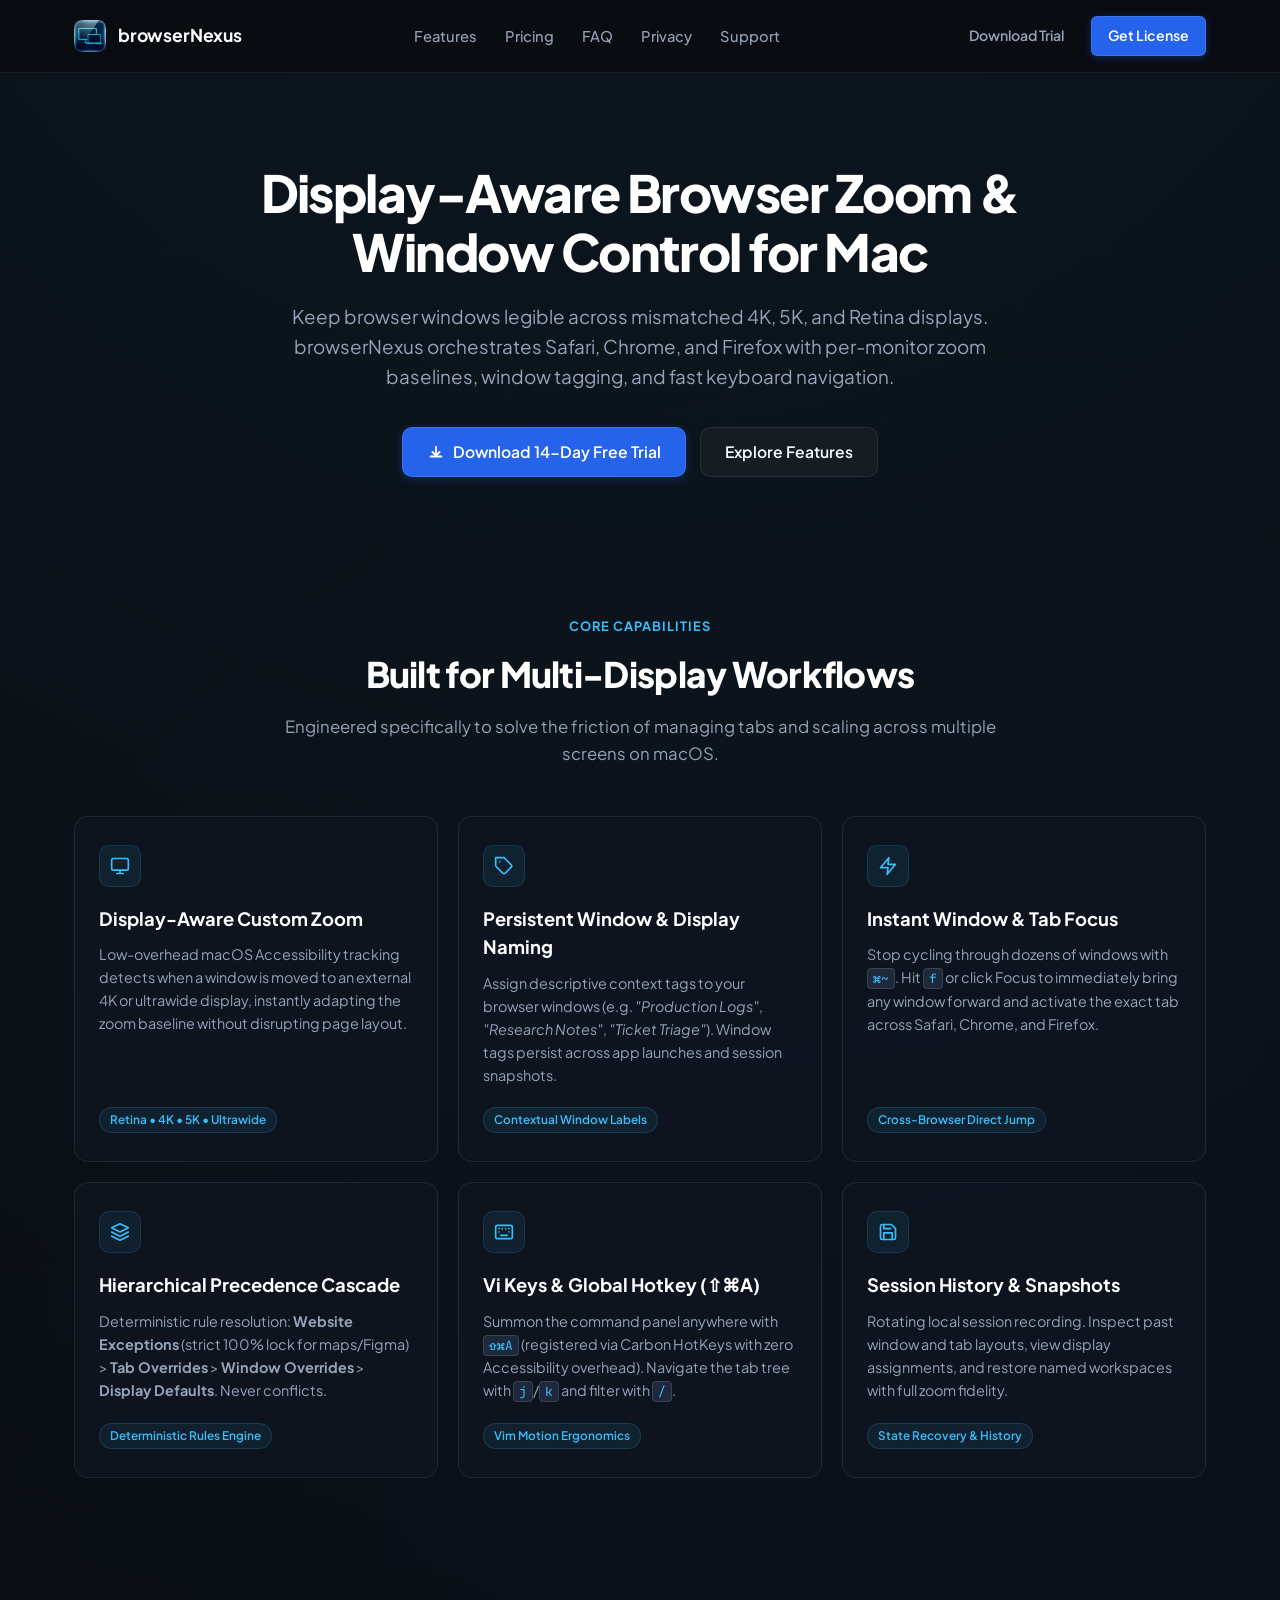
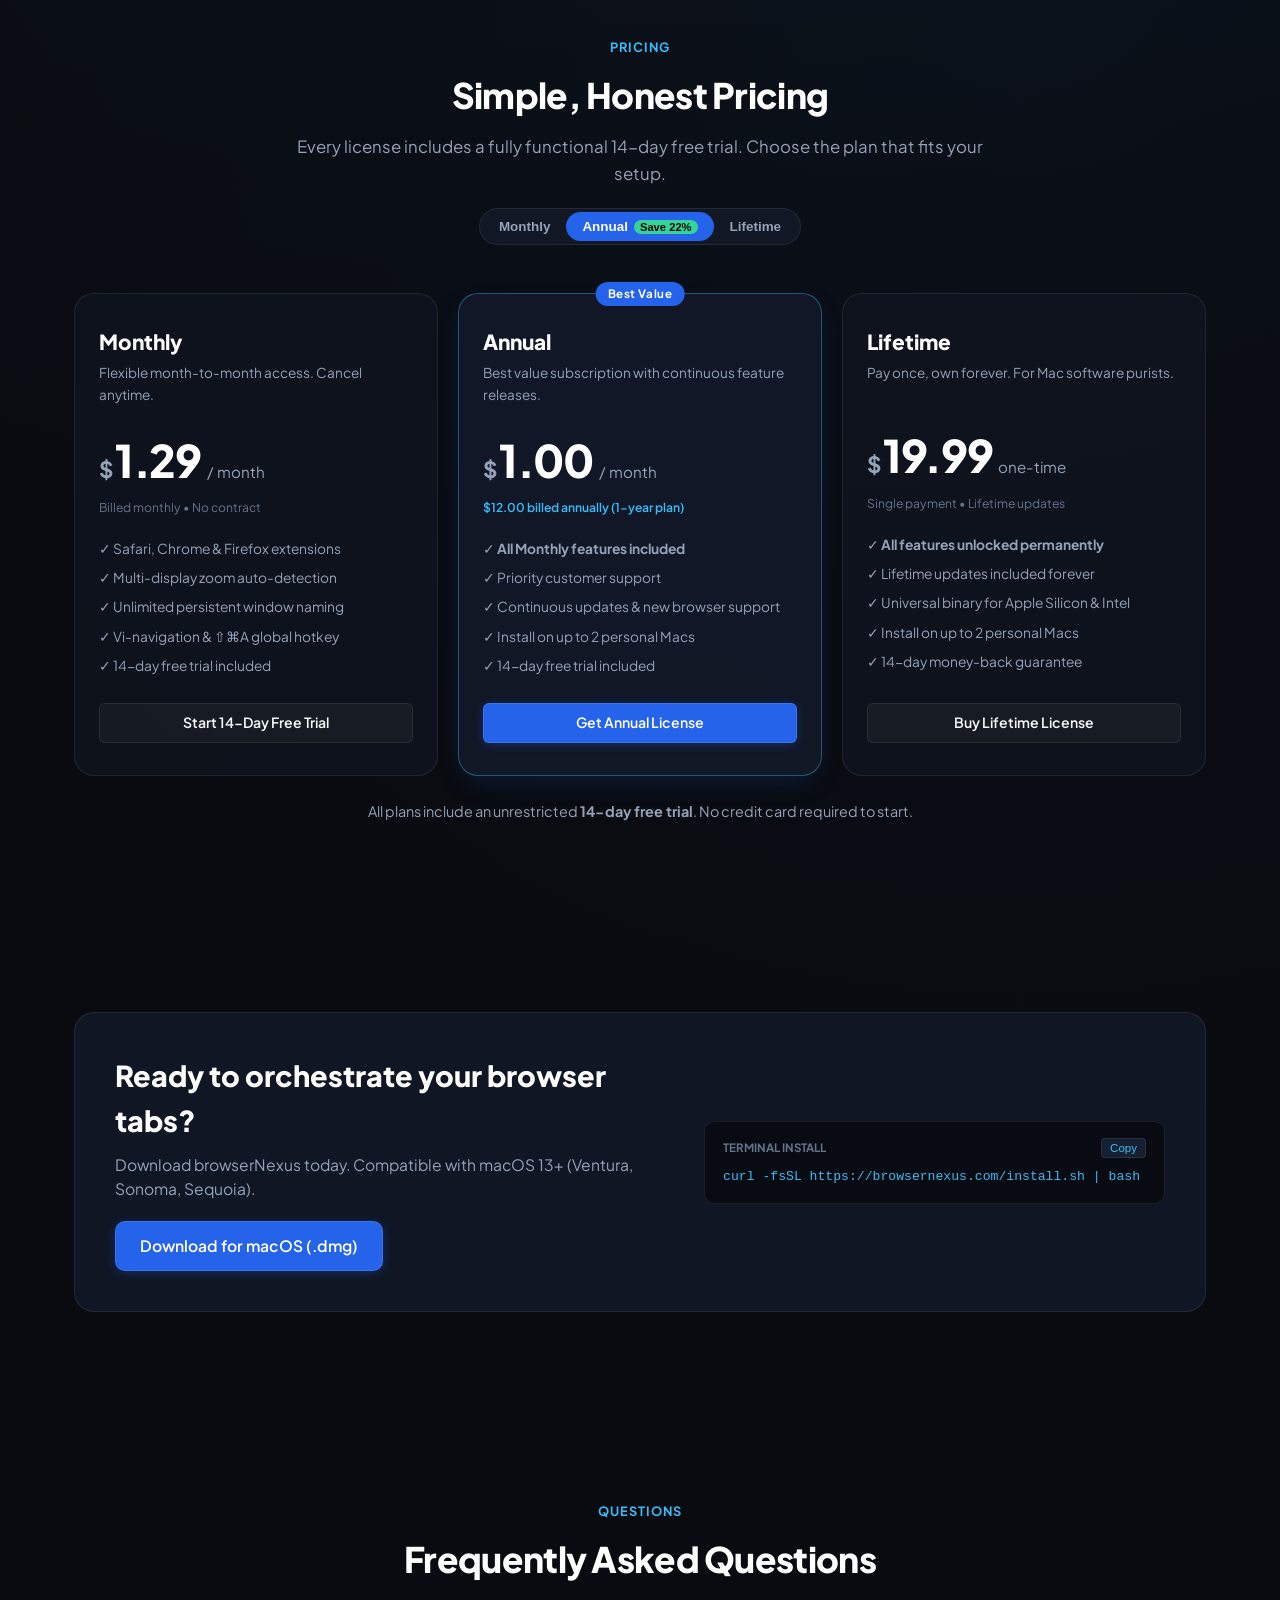
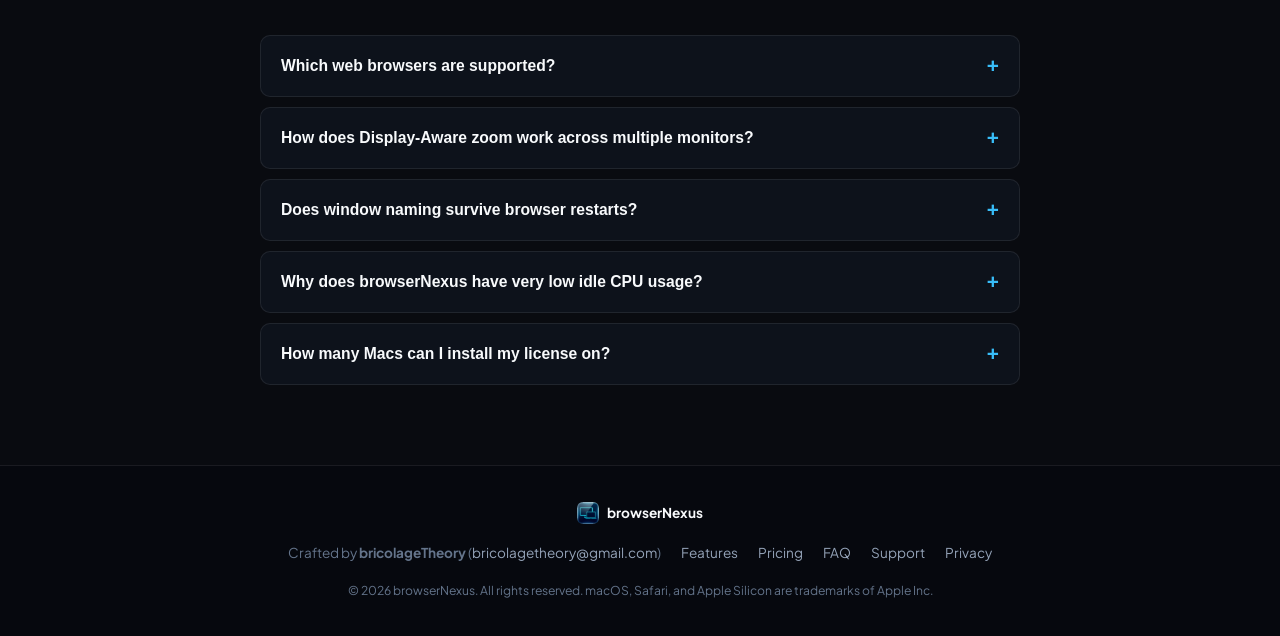
==== index.html @ 66cf49ba "feat(website): add official AppIcon logo, update navigation and copy - Add official AppIcon web asse" ====
<!DOCTYPE html>
<html lang="en" class="dark">
<head>
  <meta charset="UTF-8">
  <meta name="viewport" content="width=device-width, initial-scale=1.0">
  
  <!-- Google tag (gtag.js) - Google Analytics 4 -->
  <script async src="https://www.googletagmanager.com/gtag/js?id=G-QMTCY5X8CX"></script>
  <script>
    window.dataLayer = window.dataLayer || [];
    function gtag(){dataLayer.push(arguments);}
    gtag('js', new Date());

    gtag('config', 'G-QMTCY5X8CX');
  </script>
  
  <!-- Primary SEO Meta Tags -->
  <title>browserNexus — Native macOS Browser Tab Zoom, Multi-Display Scaling & Window Manager</title>
  <meta name="title" content="browserNexus — Native macOS Browser Tab Zoom, Multi-Display Scaling & Window Manager">
  <meta name="description" content="Native macOS utility for Safari, Chrome & Firefox. Set custom zoom baselines per display, tag browser windows, jump to tabs instantly, and navigate with Vi hotkeys.">
  <meta name="keywords" content="macOS browser zoom, external monitor zoom chrome mac, multi display browser scaling, name browser windows macos, safari tab zoom lock, vim browser tab switcher, mac power user utility, native swift window manager, browser window organizer mac, browserNexus">
  <meta name="author" content="bricolageTheory">
  <meta name="robots" content="index, follow, max-image-preview:large, max-snippet:-1, max-video-preview:-1">
  <meta name="theme-color" content="#090B10">
  <link rel="canonical" href="https://browsernexus.com/">

  <!-- Open Graph / Facebook -->
  <meta property="og:type" content="website">
  <meta property="og:url" content="https://browsernexus.com/">
  <meta property="og:site_name" content="browserNexus">
  <meta property="og:title" content="browserNexus — Native macOS Browser Tab Zoom, Multi-Display Scaling & Window Manager">
  <meta property="og:description" content="Centralized browser tab zoom control, persistent window naming, instant tab focus, and multi-display scaling for Safari, Chrome, and Firefox on macOS.">
  <meta property="og:locale" content="en_US">
  <meta property="og:image" content="https://browsernexus.com/og-preview.png">
  <meta property="og:image:width" content="1200">
  <meta property="og:image:height" content="630">
  <meta property="og:image:alt" content="browserNexus macOS Window and Tab Zoom Command Center Interface">

  <!-- Twitter / X Cards -->
  <meta name="twitter:card" content="summary_large_image">
  <meta name="twitter:url" content="https://browsernexus.com/">
  <meta name="twitter:title" content="browserNexus — Native macOS Browser Tab Zoom & Window Orchestration">
  <meta name="twitter:description" content="Set custom zoom per 4K/Retina display, name browser windows, and switch tabs with Vim shortcuts on macOS.">
  <meta name="twitter:image" content="https://browsernexus.com/og-preview.png">

  <!-- Typography & Styles -->
  <link rel="preconnect" href="https://fonts.googleapis.com">
  <link rel="preconnect" href="https://fonts.gstatic.com" crossorigin>
  <link href="https://fonts.googleapis.com/css2?family=JetBrains+Mono:wght@400;500;600;700&family=Plus+Jakarta+Sans:wght@400;500;600;700;800&display=swap" rel="stylesheet">
  <link rel="stylesheet" href="styles.css">
  <link rel="icon" type="image/png" sizes="32x32" href="/assets/favicon-32.png">
  <link rel="icon" type="image/png" sizes="16x16" href="/favicon.png">
  <link rel="shortcut icon" href="/favicon.ico">
  <link rel="apple-touch-icon" sizes="180x180" href="/apple-touch-icon.png">

  <!-- Schema.org Structured Data: SoftwareApplication -->
  <script type="application/ld+json">
  {
    "@context": "https://schema.org",
    "@type": "SoftwareApplication",
    "name": "browserNexus",
    "operatingSystem": "macOS 13.0 or later (Ventura, Sonoma, Sequoia)",
    "applicationCategory": "UtilitiesApplication",
    "description": "Centralized browser tab zoom control, multi-display scaling, persistent window naming, and instant tab focus across Safari, Chrome, and Firefox on macOS.",
    "url": "https://browsernexus.com",
    "offers": [
      {
        "@type": "Offer",
        "name": "Annual Subscription",
        "price": "12.00",
        "priceCurrency": "USD",
        "billingDuration": "P1Y",
        "description": "$1.00/month billed annually"
      },
      {
        "@type": "Offer",
        "name": "Monthly Subscription",
        "price": "1.29",
        "priceCurrency": "USD",
        "billingDuration": "P1M",
        "description": "$1.29/month billed monthly, cancel anytime"
      },
      {
        "@type": "Offer",
        "name": "Lifetime License",
        "price": "19.99",
        "priceCurrency": "USD",
        "description": "One-time purchase, lifetime updates"
      }
    ],
    "author": {
      "@type": "Organization",
      "name": "bricolageTheory",
      "url": "https://browsernexus.com"
    },
    "featureList": [
      "Display-Aware Multi-Monitor Zoom Scaling",
      "Persistent Browser Window and Display Naming",
      "Instant Tab and Window Focus Jump Across Safari, Chrome & Firefox",
      "Hierarchical 4-Tier Zoom Precedence Cascade",
      "Vi-Ergonomics & Global Hotkey (Shift+Cmd+A) Navigation",
      "Very Low Idle CPU Event-Driven Native Swift Architecture"
    ]
  }
  </script>

  <!-- Schema.org Structured Data: FAQPage -->
  <script type="application/ld+json">
  {
    "@context": "https://schema.org",
    "@type": "FAQPage",
    "mainEntity": [
      {
        "@type": "Question",
        "name": "Which web browsers are supported by browserNexus?",
        "acceptedAnswer": {
          "@type": "Answer",
          "text": "browserNexus supports Safari (via native App Extension), Google Chrome (Manifest V3), Mozilla Firefox, and Chromium-based browsers including Brave, Microsoft Edge, and Arc."
        }
      },
      {
        "@type": "Question",
        "name": "How does Display-Aware zoom work across multiple monitors on macOS?",
        "acceptedAnswer": {
          "@type": "Answer",
          "text": "browserNexus tracks window positions across displays using native macOS Accessibility (AX) and Quartz APIs. When a browser window moves from your built-in Retina screen to an external 4K monitor, browserNexus automatically applies your configured monitor baseline zoom without disrupting page layout."
        }
      },
      {
        "@type": "Question",
        "name": "Does window naming survive browser restarts?",
        "acceptedAnswer": {
          "@type": "Answer",
          "text": "Yes. Window names are persisted in local atomic settings storage and matched against session metadata. When you restore windows through browserNexus or reopen your session, custom names re-attach automatically."
        }
      },
      {
        "@type": "Question",
        "name": "Why does browserNexus have very low idle CPU usage?",
        "acceptedAnswer": {
          "@type": "Answer",
          "text": "browserNexus uses an event-driven architecture with native stdio messaging and UNIX domain sockets rather than continuous polling loops. When idle, virtually no CPU cycles and only ~14 MB RAM are consumed."
        }
      },
      {
        "@type": "Question",
        "name": "How many Macs can I install my license on?",
        "acceptedAnswer": {
          "@type": "Answer",
          "text": "Each license (Annual, Monthly, or Lifetime) permits installation on up to 2 personal Mac computers for a single user."
        }
      }
    ]
  }
  </script>
</head>
<body>
  <!-- Header -->
  <header class="site-header">
    <div class="nav-container">
      <a href="#" class="brand-logo">
        <img src="/assets/logo-64.png" alt="browserNexus Logo" class="app-icon" width="32" height="32">
        <span class="brand-name">browserNexus</span>
      </a>

      <nav class="nav-links">
        <a href="#features">Features</a>
        <a href="#pricing">Pricing</a>
        <a href="#faq">FAQ</a>
        <a href="/privacy/">Privacy</a>
        <a href="/support/">Support</a>
      </nav>

      <div class="nav-actions">
        <a href="#pricing" class="btn btn-ghost">Download Trial</a>
        <a href="#pricing" class="btn btn-primary">Get License</a>
      </div>
    </div>
  </header>

  <main>
    <!-- Hero Section -->
    <section class="hero-section">
      <div class="hero-container">
        <h1 class="hero-title">
          Display-Aware Browser Zoom & Window Control for Mac
        </h1>

        <p class="hero-subtitle">
          Keep browser windows legible across mismatched 4K, 5K, and Retina displays. browserNexus orchestrates Safari, Chrome, and Firefox with per-monitor zoom baselines, window tagging, and fast keyboard navigation.
        </p>

        <div class="hero-cta-group">
          <a href="#pricing" class="btn btn-primary btn-large">
            <svg class="icon" viewBox="0 0 20 20" fill="currentColor">
              <path fill-rule="evenodd" d="M10 3a1 1 0 011 1v7.586l2.293-2.293a1 1 0 111.414 1.414l-4 4a1 1 0 01-1.414 0l-4-4a1 1 0 111.414-1.414L9 11.586V4a1 1 0 011-1z" clip-rule="evenodd"/>
              <path fill-rule="evenodd" d="M3 15a1 1 0 011-1h12a1 1 0 110 2H4a1 1 0 01-1-1z" clip-rule="evenodd"/>
            </svg>
            Download 14-Day Free Trial
          </a>
          <a href="#features" class="btn btn-secondary btn-large">
            Explore Features
          </a>
        </div>
      </div>
    </section>

    <!-- Core Features Grid -->
    <section id="features" class="features-section">
      <div class="section-container">
        <div class="section-header text-center">
          <div class="section-tag">Core Capabilities</div>
          <h2 class="section-title">Built for Multi-Display Workflows</h2>
          <p class="section-subtitle">
            Engineered specifically to solve the friction of managing tabs and scaling across multiple screens on macOS.
          </p>
        </div>

        <div class="features-grid">
          <!-- Card 1 -->
          <div class="feature-card">
            <div class="feature-icon-box">
              <svg viewBox="0 0 24 24" fill="none" stroke="currentColor" stroke-width="2" stroke-linecap="round" stroke-linejoin="round">
                <rect x="2" y="3" width="20" height="14" rx="2" ry="2"></rect>
                <line x1="8" y1="21" x2="16" y2="21"></line>
                <line x1="12" y1="17" x2="12" y2="21"></line>
              </svg>
            </div>
            <h3 class="feature-card-title">Display-Aware Custom Zoom</h3>
            <p class="feature-card-desc">
              Low-overhead macOS Accessibility tracking detects when a window is moved to an external 4K or ultrawide display, instantly adapting the zoom baseline without disrupting page layout.
            </p>
            <div class="feature-pill">Retina • 4K • 5K • Ultrawide</div>
          </div>

          <!-- Card 2 -->
          <div class="feature-card">
            <div class="feature-icon-box">
              <svg viewBox="0 0 24 24" fill="none" stroke="currentColor" stroke-width="2" stroke-linecap="round" stroke-linejoin="round">
                <path d="M20.59 13.41l-7.17 7.17a2 2 0 0 1-2.83 0L2 12V2h10l8.59 8.59a2 2 0 0 1 0 2.82z"></path>
                <line x1="7" y1="7" x2="7.01" y2="7"></line>
              </svg>
            </div>
            <h3 class="feature-card-title">Persistent Window & Display Naming</h3>
            <p class="feature-card-desc">
              Assign descriptive context tags to your browser windows (e.g. <em>"Production Logs"</em>, <em>"Research Notes"</em>, <em>"Ticket Triage"</em>). Window tags persist across app launches and session snapshots.
            </p>
            <div class="feature-pill">Contextual Window Labels</div>
          </div>

          <!-- Card 3 -->
          <div class="feature-card">
            <div class="feature-icon-box">
              <svg viewBox="0 0 24 24" fill="none" stroke="currentColor" stroke-width="2" stroke-linecap="round" stroke-linejoin="round">
                <polygon points="13 2 3 14 12 14 11 22 21 10 12 10 13 2"></polygon>
              </svg>
            </div>
            <h3 class="feature-card-title">Instant Window & Tab Focus</h3>
            <p class="feature-card-desc">
              Stop cycling through dozens of windows with <kbd>⌘~</kbd>. Hit <kbd>f</kbd> or click Focus to immediately bring any window forward and activate the exact tab across Safari, Chrome, and Firefox.
            </p>
            <div class="feature-pill">Cross-Browser Direct Jump</div>
          </div>

          <!-- Card 4 -->
          <div class="feature-card">
            <div class="feature-icon-box">
              <svg viewBox="0 0 24 24" fill="none" stroke="currentColor" stroke-width="2" stroke-linecap="round" stroke-linejoin="round">
                <polygon points="12 2 2 7 12 12 22 7 12 2"></polygon>
                <polyline points="2 17 12 22 22 17"></polyline>
                <polyline points="2 12 12 17 22 12"></polyline>
              </svg>
            </div>
            <h3 class="feature-card-title">Hierarchical Precedence Cascade</h3>
            <p class="feature-card-desc">
              Deterministic rule resolution: <strong>Website Exceptions</strong> (strict 100% lock for maps/Figma) &gt; <strong>Tab Overrides</strong> &gt; <strong>Window Overrides</strong> &gt; <strong>Display Defaults</strong>. Never conflicts.
            </p>
            <div class="feature-pill">Deterministic Rules Engine</div>
          </div>

          <!-- Card 5 -->
          <div class="feature-card">
            <div class="feature-icon-box">
              <svg viewBox="0 0 24 24" fill="none" stroke="currentColor" stroke-width="2" stroke-linecap="round" stroke-linejoin="round">
                <rect x="2" y="4" width="20" height="16" rx="2" ry="2"></rect>
                <line x1="6" y1="8" x2="6" y2="8"></line>
                <line x1="10" y1="8" x2="10" y2="8"></line>
                <line x1="14" y1="8" x2="14" y2="8"></line>
                <line x1="18" y1="8" x2="18" y2="8"></line>
                <line x1="6" y1="12" x2="6" y2="12"></line>
                <line x1="18" y1="12" x2="18" y2="12"></line>
                <line x1="8" y1="16" x2="16" y2="16"></line>
              </svg>
            </div>
            <h3 class="feature-card-title">Vi Keys & Global Hotkey (⇧⌘A)</h3>
            <p class="feature-card-desc">
              Summon the command panel anywhere with <kbd>⇧⌘A</kbd> (registered via Carbon HotKeys with zero Accessibility overhead). Navigate the tab tree with <kbd>j</kbd>/<kbd>k</kbd> and filter with <kbd>/</kbd>.
            </p>
            <div class="feature-pill">Vim Motion Ergonomics</div>
          </div>

          <!-- Card 6 -->
          <div class="feature-card">
            <div class="feature-icon-box">
              <svg viewBox="0 0 24 24" fill="none" stroke="currentColor" stroke-width="2" stroke-linecap="round" stroke-linejoin="round">
                <path d="M19 21H5a2 2 0 0 1-2-2V5a2 2 0 0 1 2-2h11l5 5v11a2 2 0 0 1-2 2z"></path>
                <polyline points="17 21 17 13 7 13 7 21"></polyline>
                <polyline points="7 3 7 8 15 8"></polyline>
              </svg>
            </div>
            <h3 class="feature-card-title">Session History & Snapshots</h3>
            <p class="feature-card-desc">
              Rotating local session recording. Inspect past window and tab layouts, view display assignments, and restore named workspaces with full zoom fidelity.
            </p>
            <div class="feature-pill">State Recovery & History</div>
          </div>
        </div>
      </div>
    </section>

    <!-- Pricing Section -->
    <section id="pricing" class="pricing-section">
      <div class="section-container">
        <div class="section-header text-center">
          <div class="section-tag">Pricing</div>
          <h2 class="section-title">Simple, Honest Pricing</h2>
          <p class="section-subtitle">
            Every license includes a fully functional 14-day free trial. Choose the plan that fits your setup.
          </p>

          <!-- Billing Selector Toggle -->
          <div class="pricing-switcher">
            <button class="switch-btn" id="btnPricingMonthly">Monthly</button>
            <button class="switch-btn active" id="btnPricingAnnual">
              Annual <span class="discount-badge">Save 22%</span>
            </button>
            <button class="switch-btn" id="btnPricingLifetime">Lifetime</button>
          </div>
        </div>

        <div class="pricing-cards-grid">
          <!-- Monthly Plan -->
          <div class="pricing-card" id="cardMonthly">
            <div class="card-header">
              <h3 class="tier-name">Monthly</h3>
              <p class="tier-desc">Flexible month-to-month access. Cancel anytime.</p>
            </div>
            <div class="price-box">
              <span class="currency">$</span>
              <span class="amount">1.29</span>
              <span class="period">/ month</span>
            </div>
            <div class="contract-note">Billed monthly • No contract</div>
            <ul class="tier-features">
              <li>✓ Safari, Chrome & Firefox extensions</li>
              <li>✓ Multi-display zoom auto-detection</li>
              <li>✓ Unlimited persistent window naming</li>
              <li>✓ Vi-navigation & ⇧⌘A global hotkey</li>
              <li>✓ 14-day free trial included</li>
            </ul>
            <a href="#download" class="btn btn-secondary btn-block">Start 14-Day Free Trial</a>
          </div>

          <!-- Annual Plan (Featured) -->
          <div class="pricing-card featured" id="cardAnnual">
            <div class="popular-tag">Best Value</div>
            <div class="card-header">
              <h3 class="tier-name">Annual</h3>
              <p class="tier-desc">Best value subscription with continuous feature releases.</p>
            </div>
            <div class="price-box">
              <span class="currency">$</span>
              <span class="amount">1.00</span>
              <span class="period">/ month</span>
            </div>
            <div class="contract-note highlight">$12.00 billed annually (1-year plan)</div>
            <ul class="tier-features">
              <li>✓ <strong>All Monthly features included</strong></li>
              <li>✓ Priority customer support</li>
              <li>✓ Continuous updates & new browser support</li>
              <li>✓ Install on up to 2 personal Macs</li>
              <li>✓ 14-day free trial included</li>
            </ul>
            <a href="#download" class="btn btn-primary btn-block">Get Annual License</a>
          </div>

          <!-- Lifetime Plan -->
          <div class="pricing-card" id="cardLifetime">
            <div class="card-header">
              <h3 class="tier-name">Lifetime</h3>
              <p class="tier-desc">Pay once, own forever. For Mac software purists.</p>
            </div>
            <div class="price-box">
              <span class="currency">$</span>
              <span class="amount">19.99</span>
              <span class="period">one-time</span>
            </div>
            <div class="contract-note">Single payment • Lifetime updates</div>
            <ul class="tier-features">
              <li>✓ <strong>All features unlocked permanently</strong></li>
              <li>✓ Lifetime updates included forever</li>
              <li>✓ Universal binary for Apple Silicon & Intel</li>
              <li>✓ Install on up to 2 personal Macs</li>
              <li>✓ 14-day money-back guarantee</li>
            </ul>
            <a href="#download" class="btn btn-secondary btn-block">Buy Lifetime License</a>
          </div>
        </div>

        <div class="trial-guarantee text-center">
          <p>All plans include an unrestricted <strong>14-day free trial</strong>. No credit card required to start.</p>
        </div>
      </div>
    </section>

    <!-- Quick Install / Download CTA Section -->
    <section id="download" class="download-section">
      <div class="section-container">
        <div class="download-box">
          <div class="download-content">
            <h2 class="download-title">Ready to orchestrate your browser tabs?</h2>
            <p class="download-desc">
              Download browserNexus today. Compatible with macOS 13+ (Ventura, Sonoma, Sequoia).
            </p>
            <div class="download-buttons">
              <a href="#" class="btn btn-primary btn-large">
                Download for macOS (.dmg)
              </a>
            </div>
          </div>
          <div class="install-snippet-box">
            <div class="snippet-header">
              <span>Terminal Install</span>
              <button class="copy-btn" id="btnCopyInstall" title="Copy to clipboard">Copy</button>
            </div>
            <pre class="snippet-code"><code>curl -fsSL https://browsernexus.com/install.sh | bash</code></pre>
          </div>
        </div>
      </div>
    </section>

    <!-- FAQ Section -->
    <section id="faq" class="faq-section">
      <div class="section-container">
        <div class="section-header text-center">
          <div class="section-tag">Questions</div>
          <h2 class="section-title">Frequently Asked Questions</h2>
        </div>

        <div class="faq-accordion">
          <!-- Question 1 -->
          <div class="faq-item">
            <button class="faq-question">
              <span>Which web browsers are supported?</span>
              <span class="faq-icon">+</span>
            </button>
            <div class="faq-answer">
              <p>browserNexus supports <strong>Safari</strong> (via native App Extension), <strong>Google Chrome</strong> (Manifest V3), and <strong>Mozilla Firefox</strong>. Brave, Microsoft Edge, Arc, and other Chromium-based browsers are also fully compatible via the Chrome extension.</p>
            </div>
          </div>

          <!-- Question 2 -->
          <div class="faq-item">
            <button class="faq-question">
              <span>How does Display-Aware zoom work across multiple monitors?</span>
              <span class="faq-icon">+</span>
            </button>
            <div class="faq-answer">
              <p>browserNexus tracks window positions across displays using native macOS Accessibility (AX) and Quartz APIs. When a browser window moves from your built-in Retina screen to an external 4K monitor, browserNexus applies your configured monitor baseline zoom (e.g. 125%) while respecting individual tab overrides and site exceptions.</p>
            </div>
          </div>

          <!-- Question 3 -->
          <div class="faq-item">
            <button class="faq-question">
              <span>Does window naming survive browser restarts?</span>
              <span class="faq-icon">+</span>
            </button>
            <div class="faq-answer">
              <p>Yes. Window names are persisted in local atomic settings storage and matched against session metadata. When you restore windows through browserNexus or reopen your session, custom names re-attach automatically.</p>
            </div>
          </div>

          <!-- Question 4 -->
          <div class="faq-item">
            <button class="faq-question">
              <span>Why does browserNexus have very low idle CPU usage?</span>
              <span class="faq-icon">+</span>
            </button>
            <div class="faq-answer">
              <p>Unlike Electron apps or scripts that constantly poll the system every 500ms, browserNexus uses an event-driven architecture with native stdio messaging and UNIX domain sockets. When nothing is changing on screen, CPU consumption remains near zero, keeping your MacBook cool and preserving battery life.</p>
            </div>
          </div>

          <!-- Question 5 -->
          <div class="faq-item">
            <button class="faq-question">
              <span>How many Macs can I install my license on?</span>
              <span class="faq-icon">+</span>
            </button>
            <div class="faq-answer">
              <p>Each license (Annual, Monthly, or Lifetime) permits installation on up to <strong>2 personal Mac computers</strong> for a single user.</p>
            </div>
          </div>
        </div>
      </div>
    </section>
  </main>

  <!-- Site Footer -->
  <footer class="site-footer">
    <div class="footer-container">
      <div class="footer-brand">
        <img src="/assets/logo-64.png" alt="browserNexus Logo" class="app-icon-small" width="22" height="22">
        <span>browserNexus</span>
      </div>

      <div class="footer-links">
        <span>Crafted by <strong>bricolageTheory</strong> (<a href="mailto:bricolagetheory@gmail.com">bricolagetheory@gmail.com</a>)</span>
        <a href="#features">Features</a>
        <a href="#pricing">Pricing</a>
        <a href="#faq">FAQ</a>
        <a href="/support/">Support</a>
        <a href="/privacy/">Privacy</a>
      </div>

      <div class="footer-copy">
        © 2026 browserNexus. All rights reserved. macOS, Safari, and Apple Silicon are trademarks of Apple Inc.
      </div>
    </div>
  </footer>

  <script src="app.js"></script>
</body>
</html>
---- styles.css ----
:root {
  --bg-dark: #090B10;
  --bg-surface: #0E131F;
  --bg-card: rgba(16, 22, 34, 0.7);
  --bg-card-hover: rgba(22, 30, 46, 0.85);
  --bg-glass: rgba(255, 255, 255, 0.04);
  --bg-glass-border: rgba(255, 255, 255, 0.08);
  --bg-glass-active: rgba(255, 255, 255, 0.12);

  --accent-primary: #38BDF8;
  --accent-blue: #2563EB;
  --accent-green: #34D399;
  --accent-amber: #F59E0B;
  --accent-purple: #A855F7;

  --text-main: #F8FAFC;
  --text-muted: #94A3B8;
  --text-dim: #64748B;

  --font-sans: 'Plus Jakarta Sans', -apple-system, BlinkMacSystemFont, 'SF Pro Display', 'Segoe UI', Roboto, sans-serif;
  --font-mono: 'JetBrains Mono', SFMono-Regular, Menlo, Monaco, Consolas, monospace;

  --radius-sm: 6px;
  --radius-md: 10px;
  --radius-lg: 14px;
  --radius-xl: 20px;

  --shadow-subtle: 0 10px 30px -10px rgba(0, 0, 0, 0.5);
  --shadow-card: 0 16px 40px -12px rgba(0, 0, 0, 0.6);
}

*, *::before, *::after {
  box-sizing: border-box;
  margin: 0;
  padding: 0;
}

html {
  scroll-behavior: smooth;
  font-family: var(--font-sans);
  background-color: var(--bg-dark);
  color: var(--text-main);
  line-height: 1.55;
  -webkit-font-smoothing: antialiased;
}

body {
  overflow-x: hidden;
  position: relative;
  min-height: 100vh;
  background: 
    radial-gradient(circle at 50% -10%, rgba(56, 189, 248, 0.07), transparent 60%),
    radial-gradient(circle at 80% 40%, rgba(37, 99, 235, 0.03), transparent 50%),
    var(--bg-dark);
}

/* Header & Navigation */
.site-header {
  position: sticky;
  top: 0;
  z-index: 100;
  backdrop-filter: blur(16px);
  -webkit-backdrop-filter: blur(16px);
  background: rgba(9, 11, 16, 0.8);
  border-bottom: 1px solid var(--bg-glass-border);
}

.nav-container {
  max-width: 1180px;
  margin: 0 auto;
  padding: 16px 24px;
  display: flex;
  align-items: center;
  justify-content: space-between;
}

.brand-logo {
  display: flex;
  align-items: center;
  gap: 12px;
  text-decoration: none;
  color: var(--text-main);
  font-weight: 700;
  font-size: 1.1rem;
  letter-spacing: -0.01em;
}

.app-icon {
  width: 32px;
  height: 32px;
  display: flex;
  align-items: center;
  justify-content: center;
  border-radius: 7px;
  object-fit: contain;
  flex-shrink: 0;
}

.brand-name {
  font-weight: 700;
  color: #FFFFFF;
}

.nav-links {
  display: flex;
  gap: 28px;
}

.nav-links a {
  color: var(--text-muted);
  text-decoration: none;
  font-size: 0.92rem;
  font-weight: 500;
  transition: color 0.15s ease;
}

.nav-links a:hover {
  color: #FFFFFF;
}

.nav-actions {
  display: flex;
  align-items: center;
  gap: 10px;
}

/* Buttons */
.btn {
  display: inline-flex;
  align-items: center;
  justify-content: center;
  gap: 8px;
  padding: 8px 16px;
  font-size: 0.88rem;
  font-weight: 600;
  border-radius: var(--radius-sm);
  text-decoration: none;
  cursor: pointer;
  transition: all 0.2s cubic-bezier(0.16, 1, 0.3, 1);
  border: 1px solid transparent;
}

.btn-primary {
  background: #2563EB;
  color: #FFFFFF;
  border-color: rgba(255, 255, 255, 0.1);
  box-shadow: 0 2px 10px rgba(37, 99, 235, 0.3);
}

.btn-primary:hover {
  background: #1D4ED8;
  transform: translateY(-1px);
  box-shadow: 0 4px 14px rgba(37, 99, 235, 0.45);
}

.btn-secondary {
  background: var(--bg-glass);
  color: var(--text-main);
  border-color: var(--bg-glass-border);
}

.btn-secondary:hover {
  background: var(--bg-glass-active);
  border-color: rgba(255, 255, 255, 0.18);
  transform: translateY(-1px);
}

.btn-ghost {
  background: transparent;
  color: var(--text-muted);
}

.btn-ghost:hover {
  color: var(--text-main);
  background: var(--bg-glass);
}

.btn-large {
  padding: 12px 24px;
  font-size: 0.98rem;
  border-radius: var(--radius-md);
}

.btn-block {
  width: 100%;
}

.icon {
  width: 18px;
  height: 18px;
}

/* Hero Section */
.hero-section {
  position: relative;
  padding: 90px 24px 60px;
  text-align: center;
}

.hero-container {
  max-width: 840px;
  margin: 0 auto;
}

.hero-title {
  font-size: 3.2rem;
  font-weight: 800;
  line-height: 1.15;
  letter-spacing: -0.03em;
  color: #FFFFFF;
  margin-bottom: 20px;
}

.hero-subtitle {
  font-size: 1.18rem;
  color: var(--text-muted);
  max-width: 720px;
  margin: 0 auto 36px;
  line-height: 1.6;
}

.hero-cta-group {
  display: flex;
  align-items: center;
  justify-content: center;
  gap: 14px;
}

/* Sections General */
.section-container {
  max-width: 1180px;
  margin: 0 auto;
  padding: 80px 24px;
}

.section-header {
  max-width: 720px;
  margin: 0 auto 48px;
}

.text-center {
  text-align: center;
}

.section-tag {
  font-size: 0.8rem;
  font-weight: 700;
  text-transform: uppercase;
  letter-spacing: 0.08em;
  color: var(--accent-primary);
  margin-bottom: 10px;
}

.section-title {
  font-size: 2.2rem;
  font-weight: 800;
  letter-spacing: -0.02em;
  color: #FFFFFF;
  margin-bottom: 12px;
}

.section-subtitle {
  font-size: 1.05rem;
  color: var(--text-muted);
  line-height: 1.6;
}

/* Features Grid */
.features-grid {
  display: grid;
  grid-template-columns: repeat(3, 1fr);
  gap: 20px;
}

.feature-card {
  background: var(--bg-card);
  border: 1px solid var(--bg-glass-border);
  border-radius: var(--radius-lg);
  padding: 28px 24px;
  transition: all 0.2s ease;
  display: flex;
  flex-direction: column;
}

.feature-card:hover {
  background: var(--bg-card-hover);
  border-color: rgba(255, 255, 255, 0.14);
  transform: translateY(-2px);
  box-shadow: var(--shadow-card);
}

.feature-icon-box {
  width: 42px;
  height: 42px;
  border-radius: var(--radius-md);
  background: rgba(56, 189, 248, 0.08);
  border: 1px solid rgba(56, 189, 248, 0.15);
  color: var(--accent-primary);
  display: flex;
  align-items: center;
  justify-content: center;
  margin-bottom: 18px;
}

.feature-icon-box svg {
  width: 20px;
  height: 20px;
}

.feature-card-title {
  font-size: 1.15rem;
  font-weight: 700;
  color: #FFFFFF;
  margin-bottom: 10px;
}

.feature-card-desc {
  font-size: 0.9rem;
  color: var(--text-muted);
  line-height: 1.6;
  margin-bottom: 20px;
  flex: 1;
}

.feature-card-desc kbd {
  background: #1E293B;
  border: 1px solid rgba(255, 255, 255, 0.12);
  color: var(--accent-primary);
  padding: 1px 5px;
  border-radius: 4px;
  font-family: var(--font-mono);
  font-size: 0.8rem;
}

.feature-pill {
  align-self: flex-start;
  font-size: 0.74rem;
  font-weight: 600;
  color: var(--accent-primary);
  background: rgba(56, 189, 248, 0.08);
  padding: 3px 10px;
  border-radius: 999px;
  border: 1px solid rgba(56, 189, 248, 0.18);
}

/* Pricing Section */
.pricing-switcher {
  display: inline-flex;
  align-items: center;
  background: #111724;
  border: 1px solid var(--bg-glass-border);
  border-radius: 999px;
  padding: 3px;
  margin-top: 20px;
}

.switch-btn {
  background: transparent;
  border: none;
  color: var(--text-muted);
  padding: 7px 16px;
  border-radius: 999px;
  font-size: 0.84rem;
  font-weight: 600;
  cursor: pointer;
  transition: all 0.15s ease;
  display: inline-flex;
  align-items: center;
  gap: 6px;
}

.switch-btn.active {
  background: #2563EB;
  color: #FFFFFF;
}

.discount-badge {
  background: var(--accent-green);
  color: #05070A;
  font-size: 0.7rem;
  font-weight: 800;
  padding: 1px 6px;
  border-radius: 999px;
}

.pricing-cards-grid {
  display: grid;
  grid-template-columns: repeat(3, 1fr);
  gap: 20px;
  margin-top: 36px;
}

.pricing-card {
  background: var(--bg-card);
  border: 1px solid var(--bg-glass-border);
  border-radius: var(--radius-xl);
  padding: 32px 24px;
  display: flex;
  flex-direction: column;
  position: relative;
  transition: transform 0.2s ease;
}

.pricing-card:hover {
  transform: translateY(-3px);
}

.pricing-card.featured {
  background: rgba(18, 25, 40, 0.95);
  border-color: rgba(56, 189, 248, 0.4);
  box-shadow: 0 10px 30px -10px rgba(37, 99, 235, 0.25);
}

.popular-tag {
  position: absolute;
  top: -12px;
  left: 50%;
  transform: translateX(-50%);
  background: #2563EB;
  color: #FFFFFF;
  font-size: 0.72rem;
  font-weight: 700;
  letter-spacing: 0.04em;
  padding: 3px 12px;
  border-radius: 999px;
}

.tier-name {
  font-size: 1.3rem;
  font-weight: 800;
  color: #FFFFFF;
  margin-bottom: 4px;
}

.tier-desc {
  font-size: 0.85rem;
  color: var(--text-muted);
  margin-bottom: 20px;
  min-height: 38px;
}

.price-box {
  display: flex;
  align-items: baseline;
  margin-bottom: 4px;
}

.currency {
  font-size: 1.4rem;
  font-weight: 700;
  color: var(--text-muted);
  margin-right: 2px;
}

.amount {
  font-size: 2.8rem;
  font-weight: 800;
  letter-spacing: -0.03em;
  color: #FFFFFF;
}

.period {
  font-size: 0.95rem;
  color: var(--text-muted);
  margin-left: 6px;
}

.contract-note {
  font-size: 0.76rem;
  color: var(--text-dim);
  margin-bottom: 22px;
}

.contract-note.highlight {
  color: var(--accent-primary);
  font-weight: 600;
}

.tier-features {
  list-style: none;
  display: flex;
  flex-direction: column;
  gap: 10px;
  margin-bottom: 28px;
  flex: 1;
}

.tier-features li {
  font-size: 0.86rem;
  color: var(--text-muted);
  line-height: 1.4;
}

.trial-guarantee {
  margin-top: 24px;
  color: var(--text-muted);
  font-size: 0.9rem;
}

/* Download Section */
.download-section {
  padding: 30px 24px;
}

.download-box {
  background: #101624;
  border: 1px solid var(--bg-glass-border);
  border-radius: var(--radius-xl);
  padding: 40px;
  display: grid;
  grid-template-columns: 1.2fr 1fr;
  gap: 36px;
  align-items: center;
}

.download-title {
  font-size: 1.8rem;
  font-weight: 800;
  color: #FFFFFF;
  margin-bottom: 10px;
}

.download-desc {
  font-size: 0.98rem;
  color: var(--text-muted);
  margin-bottom: 20px;
}

.install-snippet-box {
  background: #080B12;
  border: 1px solid var(--bg-glass-border);
  border-radius: var(--radius-md);
  padding: 16px 18px;
}

.snippet-header {
  display: flex;
  justify-content: space-between;
  align-items: center;
  font-size: 0.72rem;
  font-weight: 700;
  color: var(--text-dim);
  text-transform: uppercase;
  margin-bottom: 8px;
}

.copy-btn {
  background: #172033;
  border: 1px solid var(--bg-glass-border);
  color: var(--accent-primary);
  padding: 3px 8px;
  border-radius: 4px;
  font-size: 0.72rem;
  cursor: pointer;
}

.snippet-code {
  font-family: var(--font-mono);
  font-size: 0.82rem;
  color: #38BDF8;
  overflow-x: auto;
}

/* FAQ Accordion */
.faq-accordion {
  max-width: 760px;
  margin: 0 auto;
  display: flex;
  flex-direction: column;
  gap: 10px;
}

.faq-item {
  background: var(--bg-card);
  border: 1px solid var(--bg-glass-border);
  border-radius: var(--radius-md);
  overflow: hidden;
}

.faq-question {
  width: 100%;
  background: transparent;
  border: none;
  padding: 18px 20px;
  display: flex;
  justify-content: space-between;
  align-items: center;
  font-size: 0.98rem;
  font-weight: 700;
  color: var(--text-main);
  text-align: left;
  cursor: pointer;
}

.faq-icon {
  font-size: 1.3rem;
  color: var(--accent-primary);
  transition: transform 0.2s ease;
}

.faq-item.open .faq-icon {
  transform: rotate(45deg);
}

.faq-answer {
  max-height: 0;
  overflow: hidden;
  transition: max-height 0.25s ease;
  padding: 0 20px;
  color: var(--text-muted);
  font-size: 0.9rem;
  line-height: 1.6;
}

.faq-item.open .faq-answer {
  padding-bottom: 18px;
}

/* Footer */
.site-footer {
  border-top: 1px solid var(--bg-glass-border);
  background: #06080E;
  padding: 36px 24px;
  font-size: 0.85rem;
  color: var(--text-dim);
}

.footer-container {
  max-width: 1180px;
  margin: 0 auto;
  display: flex;
  flex-direction: column;
  align-items: center;
  gap: 18px;
  text-align: center;
}

.footer-brand {
  display: flex;
  align-items: center;
  gap: 8px;
  font-weight: 700;
  color: var(--text-main);
}

.app-icon-small {
  width: 22px;
  height: 22px;
  border-radius: 5px;
  object-fit: contain;
  flex-shrink: 0;
}

.footer-links {
  display: flex;
  gap: 20px;
  flex-wrap: wrap;
  justify-content: center;
}

.footer-links a {
  color: var(--text-muted);
  text-decoration: none;
}

.footer-links a:hover {
  color: var(--accent-primary);
}

.footer-copy {
  font-size: 0.76rem;
}

/* Responsive */
@media (max-width: 1024px) {
  .features-grid, .pricing-cards-grid {
    grid-template-columns: 1fr;
  }
  .download-box {
    grid-template-columns: 1fr;
  }
  .hero-title {
    font-size: 2.5rem;
  }
  .nav-links {
    display: none;
  }
}
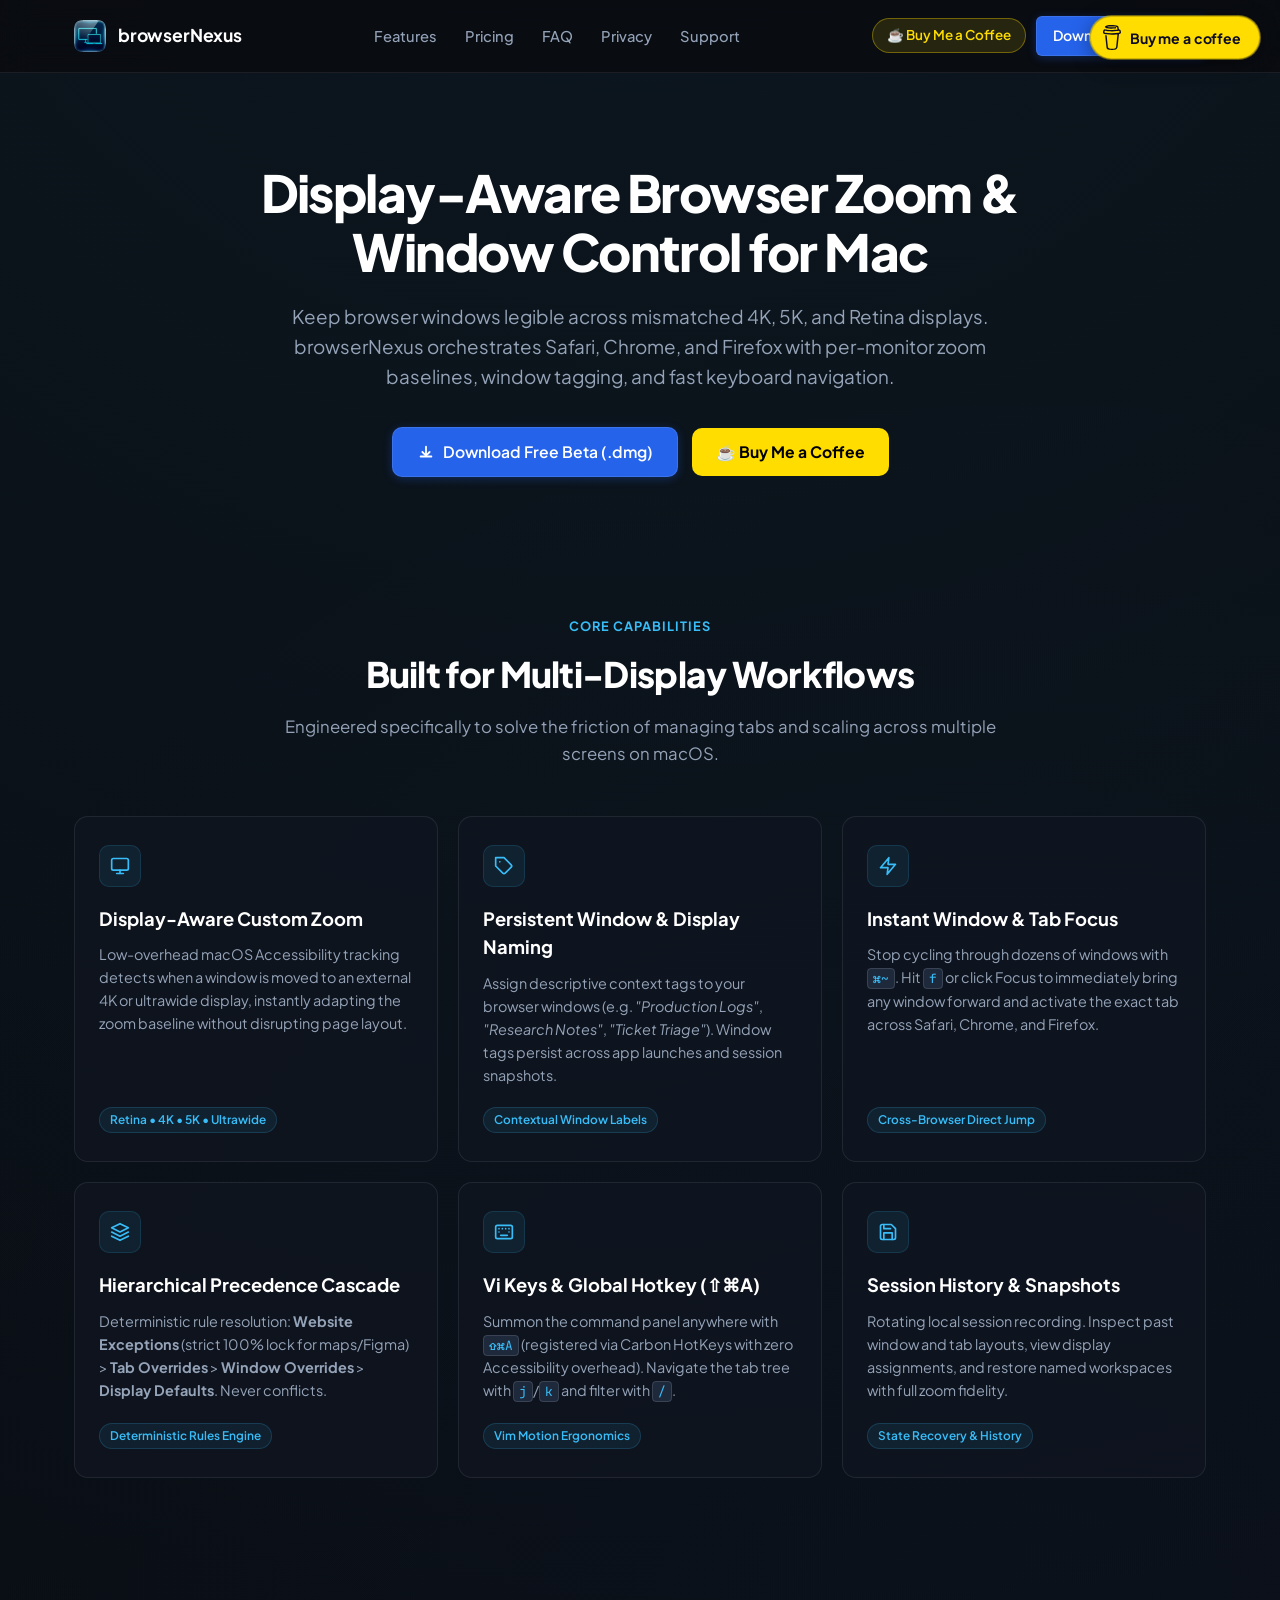
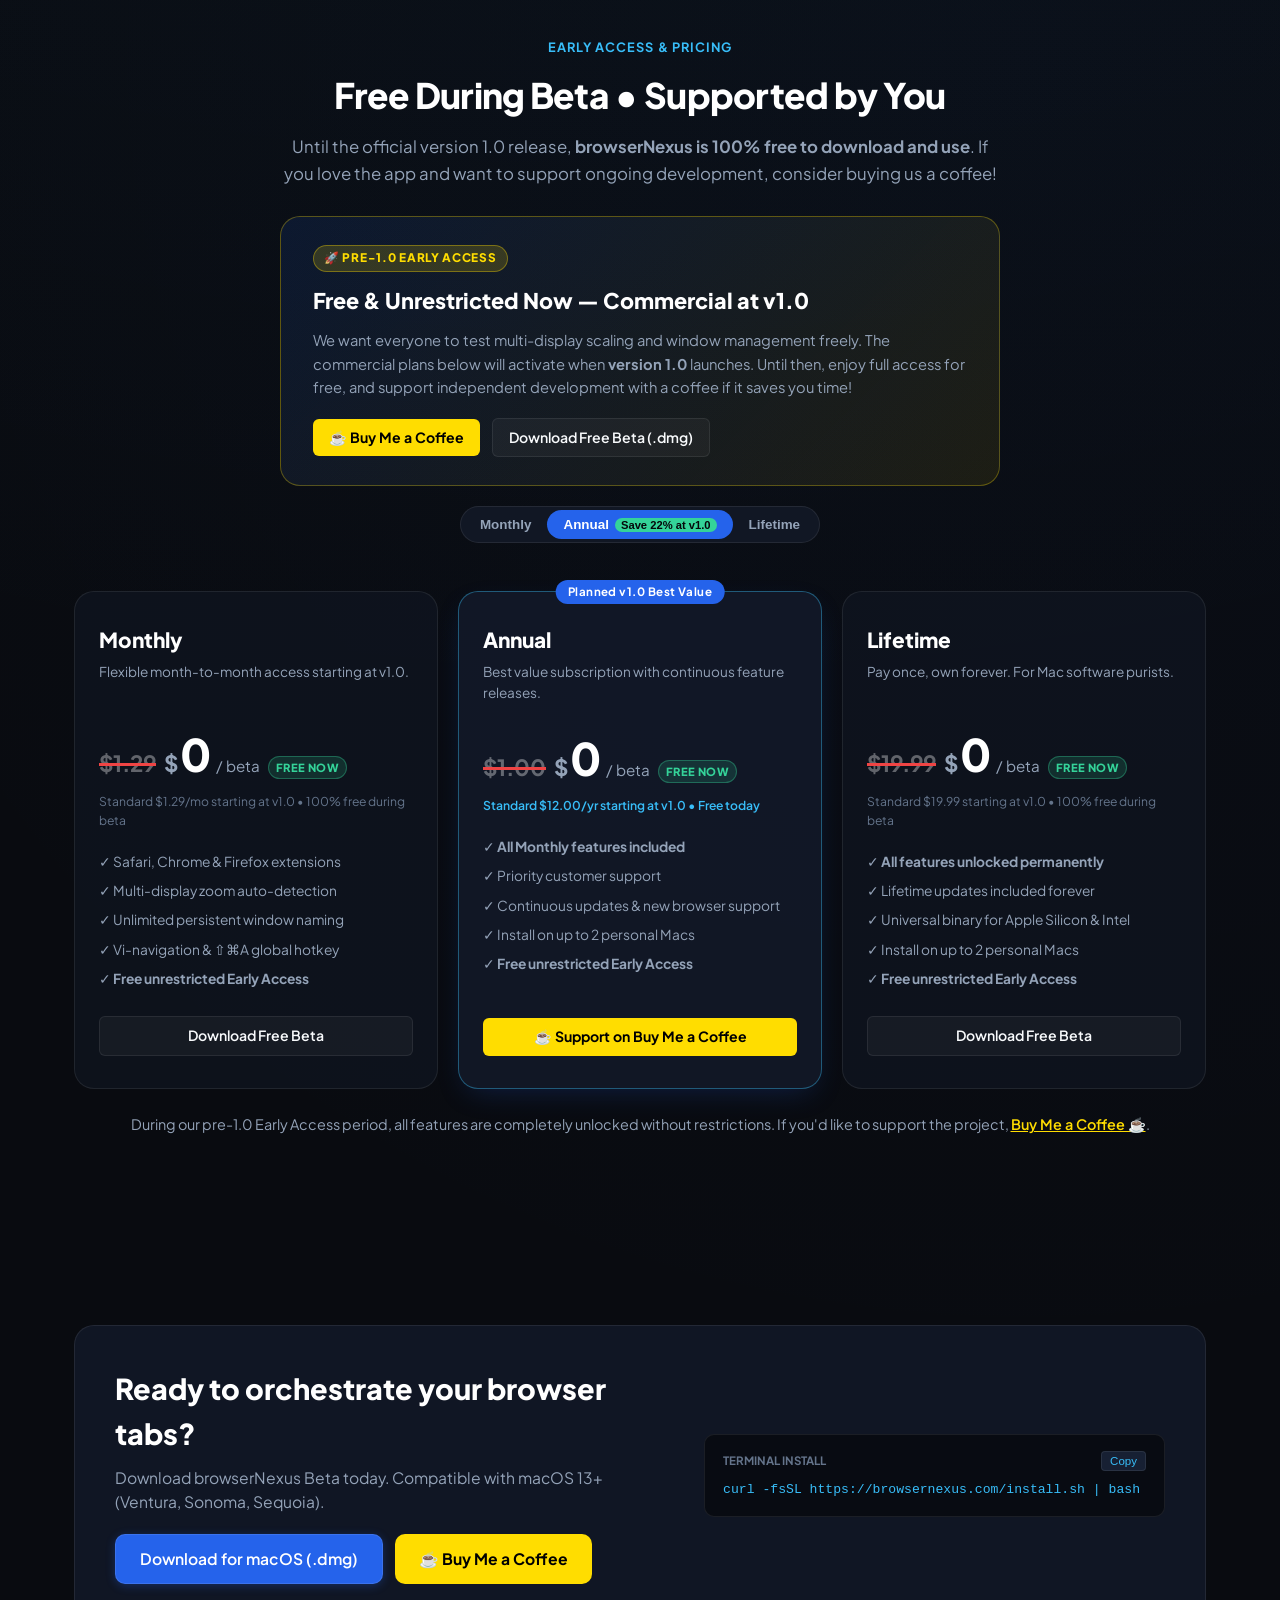
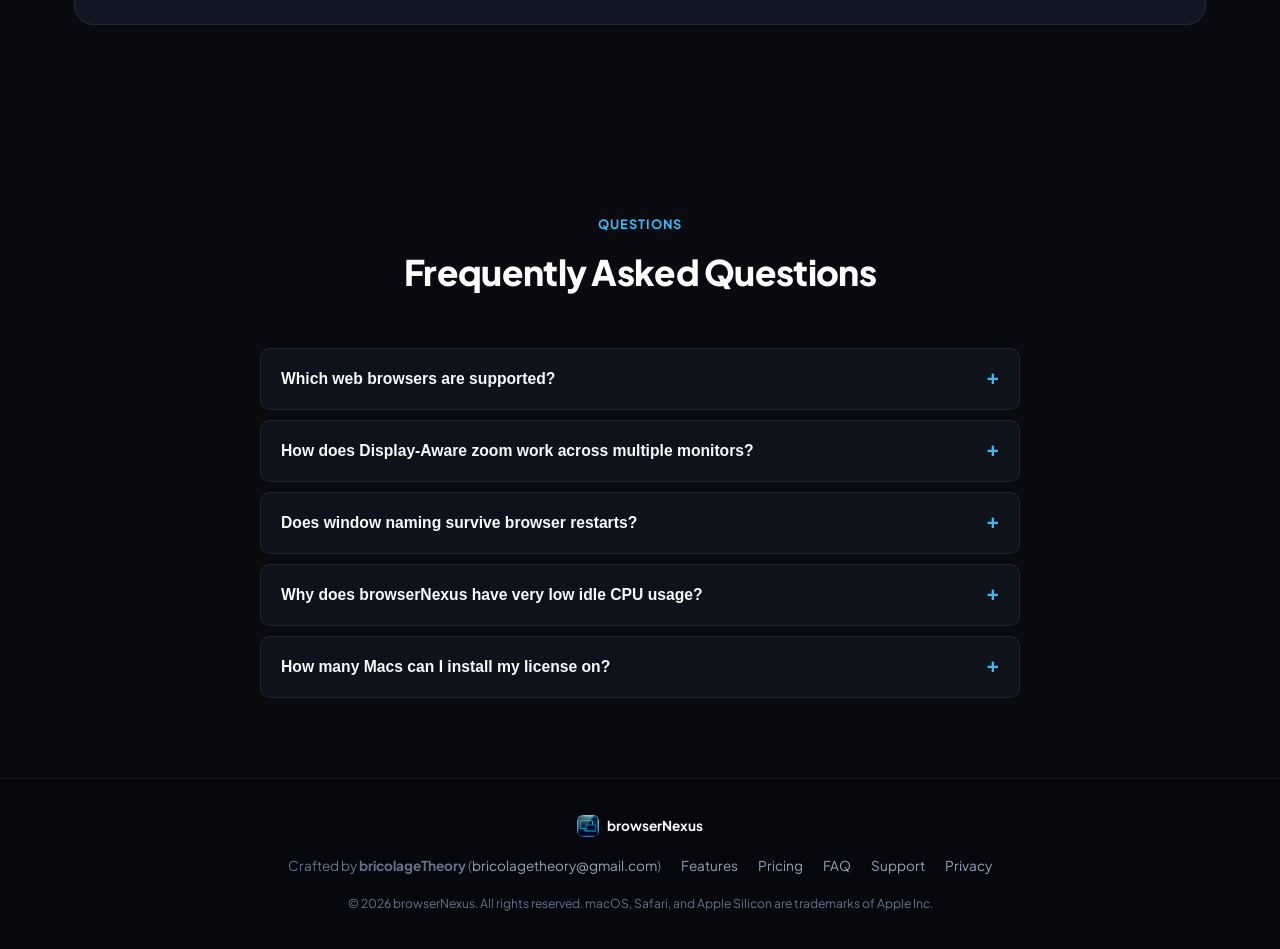
==== commit 71dd9a0d: "feat(website): add floating Buy Me a Coffee widget, 1s shake animation, and QR code modal" ====
--- a/index.html
+++ b/index.html
@@ -172,8 +172,10 @@
       </nav>
 
       <div class="nav-actions">
-        <a href="#pricing" class="btn btn-ghost">Download Trial</a>
-        <a href="#pricing" class="btn btn-primary">Get License</a>
+        <a href="https://buymeacoffee.com/browsernexus" target="_blank" rel="noopener" class="btn btn-coffee-nav">
+          ☕ Buy Me a Coffee
+        </a>
+        <a href="#download" class="btn btn-primary">Download Free Beta</a>
       </div>
     </div>
   </header>
@@ -191,15 +193,15 @@
         </p>
 
         <div class="hero-cta-group">
-          <a href="#pricing" class="btn btn-primary btn-large">
+          <a href="#download" class="btn btn-primary btn-large">
             <svg class="icon" viewBox="0 0 20 20" fill="currentColor">
               <path fill-rule="evenodd" d="M10 3a1 1 0 011 1v7.586l2.293-2.293a1 1 0 111.414 1.414l-4 4a1 1 0 01-1.414 0l-4-4a1 1 0 111.414-1.414L9 11.586V4a1 1 0 011-1z" clip-rule="evenodd"/>
               <path fill-rule="evenodd" d="M3 15a1 1 0 011-1h12a1 1 0 110 2H4a1 1 0 01-1-1z" clip-rule="evenodd"/>
             </svg>
-            Download 14-Day Free Trial
+            Download Free Beta (.dmg)
           </a>
-          <a href="#features" class="btn btn-secondary btn-large">
-            Explore Features
+          <a href="https://buymeacoffee.com/browsernexus" target="_blank" rel="noopener" class="btn btn-coffee btn-large">
+            ☕ Buy Me a Coffee
           </a>
         </div>
       </div>
@@ -322,17 +324,34 @@
     <section id="pricing" class="pricing-section">
       <div class="section-container">
         <div class="section-header text-center">
-          <div class="section-tag">Pricing</div>
-          <h2 class="section-title">Simple, Honest Pricing</h2>
+          <div class="section-tag">Early Access & Pricing</div>
+          <h2 class="section-title">Free During Beta • Supported by You</h2>
           <p class="section-subtitle">
-            Every license includes a fully functional 14-day free trial. Choose the plan that fits your setup.
+            Until the official version 1.0 release, <strong>browserNexus is 100% free to download and use</strong>. If you love the app and want to support ongoing development, consider buying us a coffee!
           </p>
+
+          <!-- Beta Support Banner -->
+          <div class="beta-callout-card">
+            <div class="beta-callout-badge">🚀 Pre-1.0 Early Access</div>
+            <h3 class="beta-callout-title">Free & Unrestricted Now — Commercial at v1.0</h3>
+            <p class="beta-callout-desc">
+              We want everyone to test multi-display scaling and window management freely. The commercial plans below will activate when <strong>version 1.0</strong> launches. Until then, enjoy full access for free, and support independent development with a coffee if it saves you time!
+            </p>
+            <div class="beta-callout-actions">
+              <a href="https://buymeacoffee.com/browsernexus" target="_blank" rel="noopener" class="btn btn-coffee">
+                ☕ Buy Me a Coffee
+              </a>
+              <a href="#download" class="btn btn-secondary">
+                Download Free Beta (.dmg)
+              </a>
+            </div>
+          </div>
 
           <!-- Billing Selector Toggle -->
           <div class="pricing-switcher">
             <button class="switch-btn" id="btnPricingMonthly">Monthly</button>
             <button class="switch-btn active" id="btnPricingAnnual">
-              Annual <span class="discount-badge">Save 22%</span>
+              Annual <span class="discount-badge">Save 22% at v1.0</span>
             </button>
             <button class="switch-btn" id="btnPricingLifetime">Lifetime</button>
           </div>
@@ -343,45 +362,49 @@
           <div class="pricing-card" id="cardMonthly">
             <div class="card-header">
               <h3 class="tier-name">Monthly</h3>
-              <p class="tier-desc">Flexible month-to-month access. Cancel anytime.</p>
+              <p class="tier-desc">Flexible month-to-month access starting at v1.0.</p>
             </div>
             <div class="price-box">
+              <span class="price-strikethrough">$1.29</span>
               <span class="currency">$</span>
-              <span class="amount">1.29</span>
-              <span class="period">/ month</span>
-            </div>
-            <div class="contract-note">Billed monthly • No contract</div>
+              <span class="amount">0</span>
+              <span class="period">/ beta</span>
+              <span class="free-tag">Free Now</span>
+            </div>
+            <div class="contract-note">Standard $1.29/mo starting at v1.0 • 100% free during beta</div>
             <ul class="tier-features">
               <li>✓ Safari, Chrome & Firefox extensions</li>
               <li>✓ Multi-display zoom auto-detection</li>
               <li>✓ Unlimited persistent window naming</li>
               <li>✓ Vi-navigation & ⇧⌘A global hotkey</li>
-              <li>✓ 14-day free trial included</li>
+              <li>✓ <strong>Free unrestricted Early Access</strong></li>
             </ul>
-            <a href="#download" class="btn btn-secondary btn-block">Start 14-Day Free Trial</a>
+            <a href="#download" class="btn btn-secondary btn-block">Download Free Beta</a>
           </div>
 
           <!-- Annual Plan (Featured) -->
           <div class="pricing-card featured" id="cardAnnual">
-            <div class="popular-tag">Best Value</div>
+            <div class="popular-tag">Planned v1.0 Best Value</div>
             <div class="card-header">
               <h3 class="tier-name">Annual</h3>
               <p class="tier-desc">Best value subscription with continuous feature releases.</p>
             </div>
             <div class="price-box">
+              <span class="price-strikethrough">$1.00</span>
               <span class="currency">$</span>
-              <span class="amount">1.00</span>
-              <span class="period">/ month</span>
-            </div>
-            <div class="contract-note highlight">$12.00 billed annually (1-year plan)</div>
+              <span class="amount">0</span>
+              <span class="period">/ beta</span>
+              <span class="free-tag">Free Now</span>
+            </div>
+            <div class="contract-note highlight">Standard $12.00/yr starting at v1.0 • Free today</div>
             <ul class="tier-features">
               <li>✓ <strong>All Monthly features included</strong></li>
               <li>✓ Priority customer support</li>
               <li>✓ Continuous updates & new browser support</li>
               <li>✓ Install on up to 2 personal Macs</li>
-              <li>✓ 14-day free trial included</li>
+              <li>✓ <strong>Free unrestricted Early Access</strong></li>
             </ul>
-            <a href="#download" class="btn btn-primary btn-block">Get Annual License</a>
+            <a href="https://buymeacoffee.com/browsernexus" target="_blank" rel="noopener" class="btn btn-coffee btn-block">☕ Support on Buy Me a Coffee</a>
           </div>
 
           <!-- Lifetime Plan -->
@@ -391,24 +414,26 @@
               <p class="tier-desc">Pay once, own forever. For Mac software purists.</p>
             </div>
             <div class="price-box">
+              <span class="price-strikethrough">$19.99</span>
               <span class="currency">$</span>
-              <span class="amount">19.99</span>
-              <span class="period">one-time</span>
-            </div>
-            <div class="contract-note">Single payment • Lifetime updates</div>
+              <span class="amount">0</span>
+              <span class="period">/ beta</span>
+              <span class="free-tag">Free Now</span>
+            </div>
+            <div class="contract-note">Standard $19.99 starting at v1.0 • 100% free during beta</div>
             <ul class="tier-features">
               <li>✓ <strong>All features unlocked permanently</strong></li>
               <li>✓ Lifetime updates included forever</li>
               <li>✓ Universal binary for Apple Silicon & Intel</li>
               <li>✓ Install on up to 2 personal Macs</li>
-              <li>✓ 14-day money-back guarantee</li>
+              <li>✓ <strong>Free unrestricted Early Access</strong></li>
             </ul>
-            <a href="#download" class="btn btn-secondary btn-block">Buy Lifetime License</a>
+            <a href="#download" class="btn btn-secondary btn-block">Download Free Beta</a>
           </div>
         </div>
 
         <div class="trial-guarantee text-center">
-          <p>All plans include an unrestricted <strong>14-day free trial</strong>. No credit card required to start.</p>
+          <p>During our pre-1.0 Early Access period, all features are completely unlocked without restrictions. If you'd like to support the project, <a href="https://buymeacoffee.com/browsernexus" target="_blank" rel="noopener" style="color: #FFDD00; font-weight: 600; text-decoration: underline;">Buy Me a Coffee ☕</a>.</p>
         </div>
       </div>
     </section>
@@ -420,11 +445,14 @@
           <div class="download-content">
             <h2 class="download-title">Ready to orchestrate your browser tabs?</h2>
             <p class="download-desc">
-              Download browserNexus today. Compatible with macOS 13+ (Ventura, Sonoma, Sequoia).
-            </p>
-            <div class="download-buttons">
+              Download browserNexus Beta today. Compatible with macOS 13+ (Ventura, Sonoma, Sequoia).
+            </p>
+            <div class="download-buttons" style="display: flex; gap: 12px; flex-wrap: wrap;">
               <a href="#" class="btn btn-primary btn-large">
                 Download for macOS (.dmg)
+              </a>
+              <a href="https://buymeacoffee.com/browsernexus" target="_blank" rel="noopener" class="btn btn-coffee btn-large">
+                ☕ Buy Me a Coffee
               </a>
             </div>
           </div>
@@ -530,6 +558,44 @@
     </div>
   </footer>
 
+  <!-- Floating Sticky Buy Me a Coffee Widget -->
+  <button id="floatingBmcBtn" class="floating-bmc-btn" aria-label="Buy Me a Coffee" title="Buy Me a Coffee">
+    <img src="/assets/bmc-logo.svg" alt="Buy Me a Coffee" class="floating-bmc-icon" width="18" height="25">
+    <span class="floating-bmc-text">Buy me a coffee</span>
+  </button>
+
+  <!-- Buy Me a Coffee QR Modal -->
+  <div id="bmcModal" class="bmc-modal" aria-hidden="true" role="dialog" aria-modal="true">
+    <div class="bmc-modal-backdrop" id="bmcModalBackdrop"></div>
+    <div class="bmc-modal-card">
+      <button class="bmc-modal-close" id="bmcModalClose" aria-label="Close dialog">&times;</button>
+      
+      <div class="bmc-modal-header">
+        <div class="bmc-modal-badge">
+          <img src="/assets/bmc-logo.svg" alt="Coffee" width="14" height="20">
+          <span>Support browserNexus</span>
+        </div>
+        <h3 class="bmc-modal-title">Buy Me a Coffee</h3>
+        <p class="bmc-modal-subtitle">
+          browserNexus is 100% free during early access. Scan with your phone or click the button below to support independent development!
+        </p>
+      </div>
+
+      <div class="bmc-qr-container">
+        <div class="bmc-qr-frame">
+          <img src="/assets/bmc-qr.png" alt="Scan to Buy Me a Coffee" class="bmc-qr-image" width="180" height="180">
+        </div>
+        <span class="bmc-qr-hint">📷 Scan with your phone camera</span>
+      </div>
+
+      <div class="bmc-modal-footer">
+        <a href="https://buymeacoffee.com/bricolageTheory" target="_blank" rel="noopener" class="btn btn-coffee btn-block">
+          Open buymeacoffee.com ↗
+        </a>
+      </div>
+    </div>
+  </div>
+
   <script src="app.js"></script>
 </body>
 </html>
--- a/styles.css
+++ b/styles.css
@@ -381,6 +381,122 @@
   font-weight: 800;
   padding: 1px 6px;
   border-radius: 999px;
+}
+
+/* Beta Early Access Callout Banner */
+.beta-callout-card {
+  background: linear-gradient(135deg, rgba(37, 99, 235, 0.12) 0%, rgba(255, 221, 0, 0.08) 100%);
+  border: 1px solid rgba(255, 221, 0, 0.3);
+  border-radius: var(--radius-xl);
+  padding: 28px 32px;
+  margin: 28px auto 0;
+  max-width: 860px;
+  display: flex;
+  flex-direction: column;
+  gap: 12px;
+  text-align: left;
+}
+
+.beta-callout-badge {
+  display: inline-flex;
+  align-items: center;
+  gap: 6px;
+  background: rgba(255, 221, 0, 0.16);
+  color: #FFDD00;
+  border: 1px solid rgba(255, 221, 0, 0.35);
+  font-size: 0.74rem;
+  font-weight: 800;
+  text-transform: uppercase;
+  letter-spacing: 0.06em;
+  padding: 3px 10px;
+  border-radius: 999px;
+  width: fit-content;
+}
+
+.beta-callout-title {
+  font-size: 1.35rem;
+  font-weight: 800;
+  color: #FFFFFF;
+  margin: 0;
+}
+
+.beta-callout-desc {
+  font-size: 0.92rem;
+  color: var(--text-muted);
+  line-height: 1.6;
+  margin: 0;
+}
+
+.beta-callout-actions {
+  display: flex;
+  flex-wrap: wrap;
+  gap: 12px;
+  align-items: center;
+  margin-top: 6px;
+}
+
+/* Buy Me a Coffee Button Variants */
+.btn-coffee {
+  background: #FFDD00;
+  color: #000000 !important;
+  font-weight: 700;
+  border: none;
+  display: inline-flex;
+  align-items: center;
+  justify-content: center;
+  gap: 8px;
+  text-decoration: none;
+  transition: all 0.2s ease;
+}
+
+.btn-coffee:hover {
+  background: #FFE433;
+  transform: translateY(-2px);
+  box-shadow: 0 6px 20px rgba(255, 221, 0, 0.35);
+}
+
+.btn-coffee-nav {
+  background: rgba(255, 221, 0, 0.12);
+  color: #FFDD00;
+  border: 1px solid rgba(255, 221, 0, 0.35);
+  padding: 6px 14px;
+  border-radius: 999px;
+  font-size: 0.84rem;
+  font-weight: 600;
+  text-decoration: none;
+  display: inline-flex;
+  align-items: center;
+  gap: 6px;
+  transition: all 0.15s ease;
+}
+
+.btn-coffee-nav:hover {
+  background: #FFDD00;
+  color: #000000;
+}
+
+/* Strikethrough & Free Badges in Pricing Cards */
+.price-strikethrough {
+  font-size: 1.4rem;
+  font-weight: 700;
+  color: rgba(255, 255, 255, 0.35);
+  text-decoration: line-through;
+  text-decoration-color: #EF4444;
+  text-decoration-thickness: 2.5px;
+  margin-right: 8px;
+}
+
+.free-tag {
+  background: rgba(52, 211, 153, 0.15);
+  color: #34D399;
+  border: 1px solid rgba(52, 211, 153, 0.35);
+  font-size: 0.7rem;
+  font-weight: 800;
+  padding: 2px 7px;
+  border-radius: 999px;
+  margin-left: 8px;
+  text-transform: uppercase;
+  letter-spacing: 0.04em;
 }
 
 .pricing-cards-grid {
@@ -686,3 +802,202 @@
     display: none;
   }
 }
+
+/* --- Floating Sticky Buy Me a Coffee Widget --- */
+.floating-bmc-btn {
+  position: fixed;
+  top: 16px;
+  right: 20px;
+  z-index: 1100;
+  display: inline-flex;
+  align-items: center;
+  gap: 9px;
+  background: #FFDD00;
+  color: #0D0C22 !important;
+  border: 1px solid rgba(0, 0, 0, 0.18);
+  border-radius: 999px;
+  padding: 8px 18px 8px 12px;
+  font-family: 'Plus Jakarta Sans', -apple-system, BlinkMacSystemFont, sans-serif;
+  font-size: 0.88rem;
+  font-weight: 700;
+  cursor: pointer;
+  box-shadow: 0 4px 20px rgba(0, 0, 0, 0.4), 0 0 0 1px rgba(255, 221, 0, 0.5);
+  transition: transform 0.2s cubic-bezier(0.34, 1.56, 0.64, 1), box-shadow 0.2s ease;
+  transform-origin: center center;
+  user-select: none;
+}
+
+.floating-bmc-btn:hover {
+  transform: translateY(-2px) scale(1.04);
+  box-shadow: 0 8px 25px rgba(255, 221, 0, 0.5);
+}
+
+.floating-bmc-icon {
+  width: 18px;
+  height: 25px;
+  display: block;
+  object-fit: contain;
+  flex-shrink: 0;
+}
+
+.floating-bmc-text {
+  letter-spacing: -0.01em;
+  white-space: nowrap;
+}
+
+/* 1-Second Shake Animation */
+@keyframes bmc-shake-animation {
+  0% { transform: rotate(0deg) scale(1); }
+  12.5% { transform: rotate(-14deg) scale(1.08); }
+  25% { transform: rotate(12deg) scale(1.08); }
+  37.5% { transform: rotate(-10deg) scale(1.05); }
+  50% { transform: rotate(8deg) scale(1.05); }
+  62.5% { transform: rotate(-6deg) scale(1.02); }
+  75% { transform: rotate(4deg) scale(1.01); }
+  87.5% { transform: rotate(-2deg) scale(1.005); }
+  100% { transform: rotate(0deg) scale(1); }
+}
+
+.floating-bmc-btn.is-shaking {
+  animation: bmc-shake-animation 1s cubic-bezier(0.36, 0.07, 0.19, 0.97) both;
+}
+
+/* --- Buy Me a Coffee Modal --- */
+.bmc-modal {
+  position: fixed;
+  inset: 0;
+  z-index: 2000;
+  display: flex;
+  align-items: center;
+  justify-content: center;
+  padding: 20px;
+  opacity: 0;
+  visibility: hidden;
+  transition: opacity 0.25s ease, visibility 0.25s ease;
+}
+
+.bmc-modal.is-open {
+  opacity: 1;
+  visibility: visible;
+}
+
+.bmc-modal-backdrop {
+  position: absolute;
+  inset: 0;
+  background: rgba(5, 7, 12, 0.82);
+  backdrop-filter: blur(8px);
+  -webkit-backdrop-filter: blur(8px);
+}
+
+.bmc-modal-card {
+  position: relative;
+  background: #111724;
+  border: 1px solid rgba(255, 221, 0, 0.35);
+  box-shadow: 0 24px 60px rgba(0, 0, 0, 0.7), 0 0 35px rgba(255, 221, 0, 0.15);
+  border-radius: var(--radius-xl);
+  max-width: 420px;
+  width: 100%;
+  padding: 32px 28px 26px;
+  text-align: center;
+  transform: scale(0.92) translateY(12px);
+  transition: transform 0.25s cubic-bezier(0.34, 1.56, 0.64, 1);
+  z-index: 1;
+}
+
+.bmc-modal.is-open .bmc-modal-card {
+  transform: scale(1) translateY(0);
+}
+
+.bmc-modal-close {
+  position: absolute;
+  top: 14px;
+  right: 14px;
+  width: 32px;
+  height: 32px;
+  background: rgba(255, 255, 255, 0.06);
+  border: 1px solid rgba(255, 255, 255, 0.1);
+  color: var(--text-muted);
+  border-radius: 50%;
+  font-size: 1.3rem;
+  line-height: 1;
+  cursor: pointer;
+  display: flex;
+  align-items: center;
+  justify-content: center;
+  transition: all 0.15s ease;
+}
+
+.bmc-modal-close:hover {
+  background: rgba(255, 255, 255, 0.15);
+  color: #FFFFFF;
+}
+
+.bmc-modal-badge {
+  display: inline-flex;
+  align-items: center;
+  gap: 8px;
+  background: rgba(255, 221, 0, 0.14);
+  color: #FFDD00;
+  border: 1px solid rgba(255, 221, 0, 0.3);
+  font-size: 0.76rem;
+  font-weight: 800;
+  text-transform: uppercase;
+  letter-spacing: 0.05em;
+  padding: 4px 12px;
+  border-radius: 999px;
+  margin-bottom: 12px;
+}
+
+.bmc-modal-title {
+  font-size: 1.5rem;
+  font-weight: 800;
+  color: #FFFFFF;
+  margin: 0 0 6px;
+}
+
+.bmc-modal-subtitle {
+  font-size: 0.88rem;
+  color: var(--text-muted);
+  line-height: 1.5;
+  margin: 0 0 20px;
+}
+
+.bmc-qr-container {
+  display: flex;
+  flex-direction: column;
+  align-items: center;
+  gap: 10px;
+  margin-bottom: 22px;
+}
+
+.bmc-qr-frame {
+  background: #FFFFFF;
+  padding: 12px;
+  border-radius: 16px;
+  box-shadow: 0 8px 24px rgba(0, 0, 0, 0.35);
+  display: inline-flex;
+}
+
+.bmc-qr-image {
+  width: 180px;
+  height: 180px;
+  display: block;
+  object-fit: contain;
+}
+
+.bmc-qr-hint {
+  font-size: 0.78rem;
+  color: var(--text-dim);
+}
+
+.bmc-modal-footer {
+  margin-top: 4px;
+}
+
+@media (max-width: 640px) {
+  .floating-bmc-btn {
+    top: 14px;
+    right: 14px;
+    padding: 9px 12px;
+  }
+}
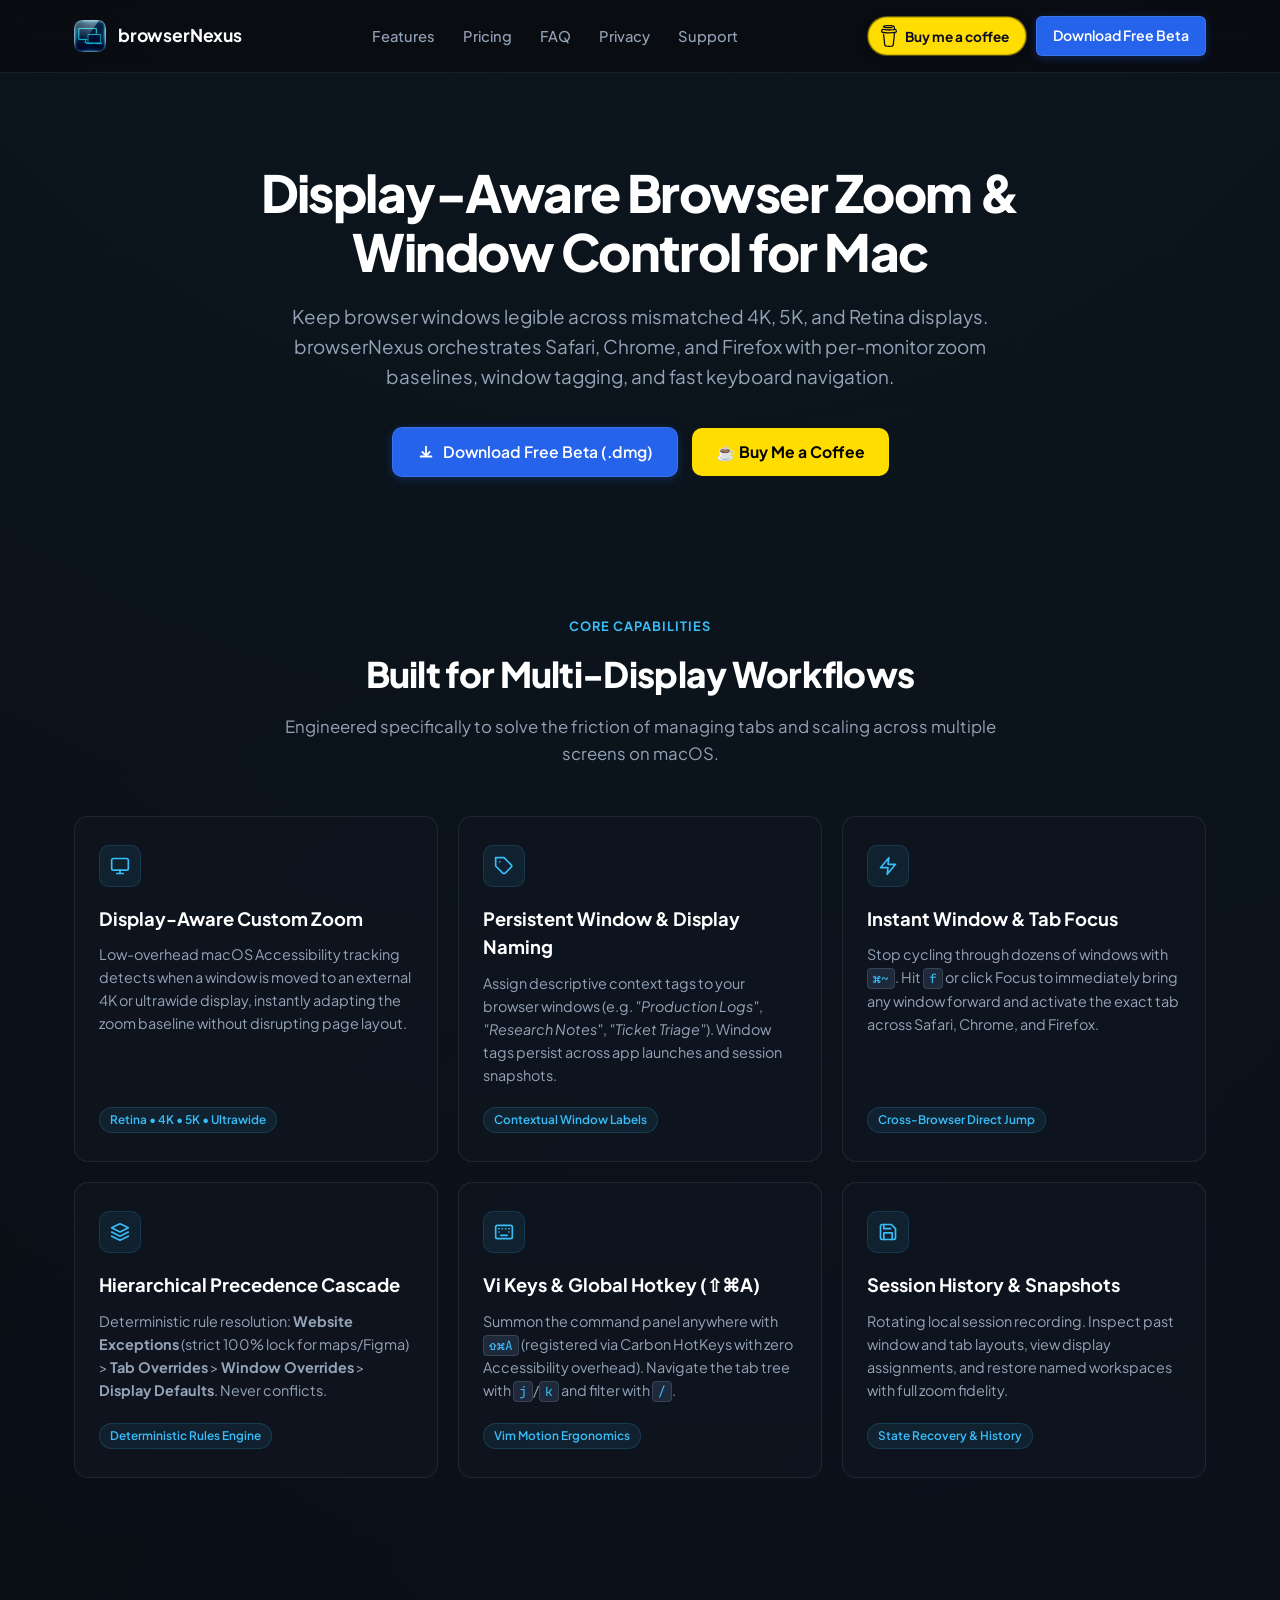
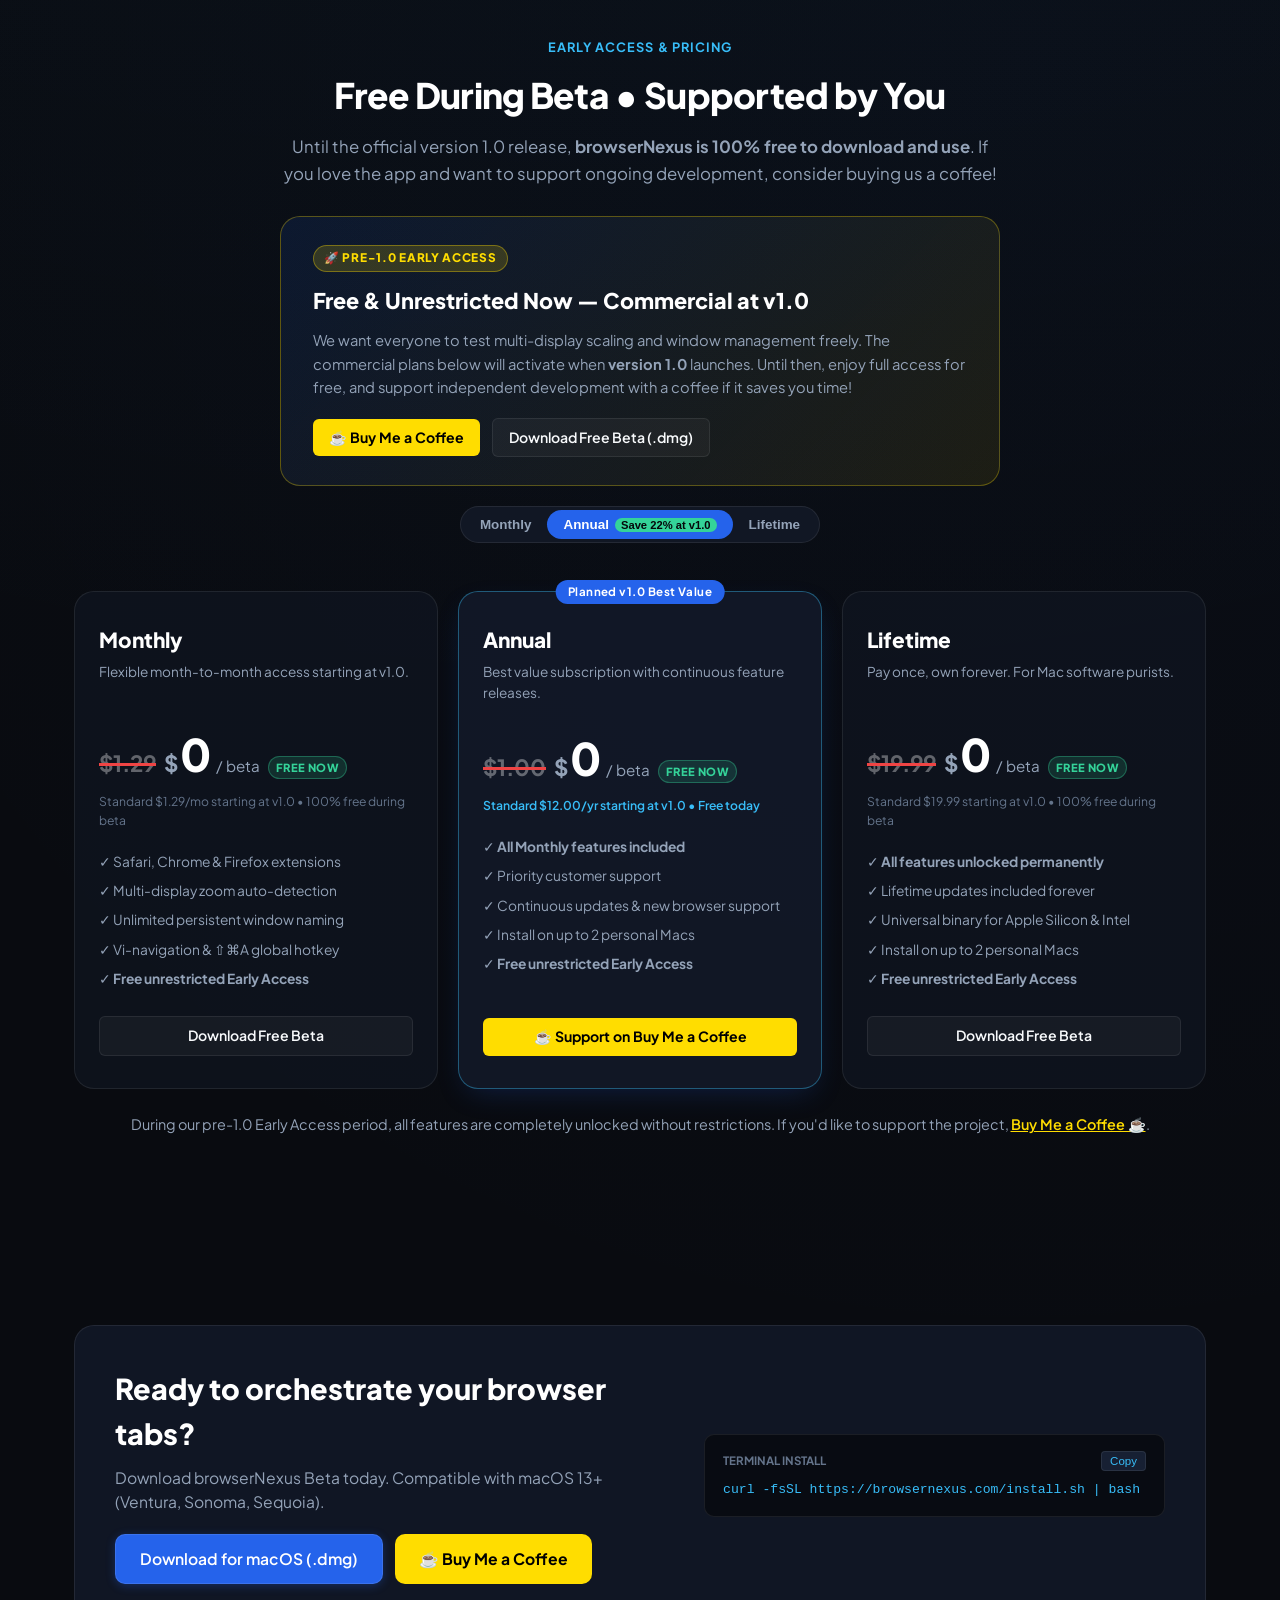
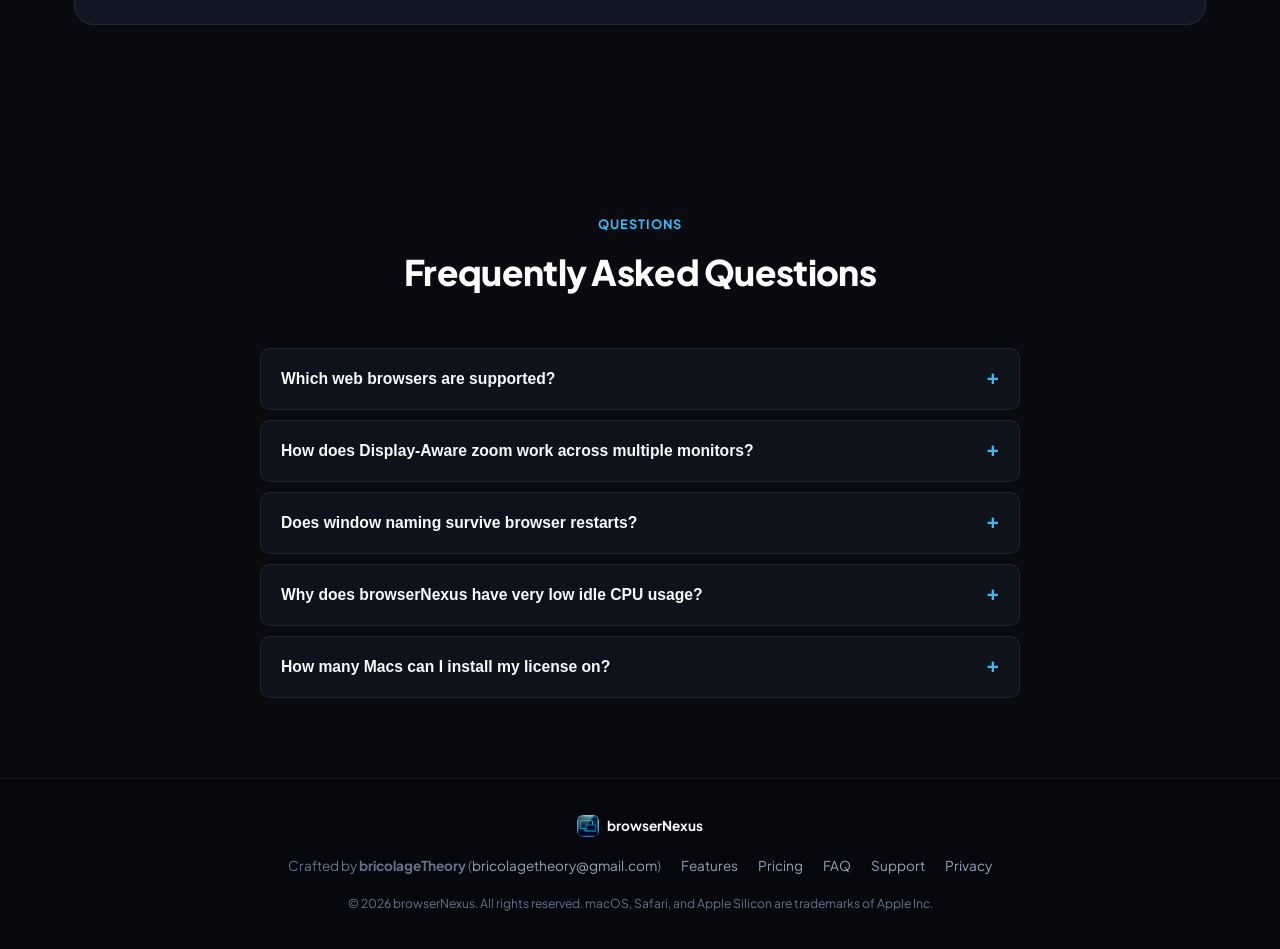
==== commit 088f5024: "fix(website): use single creator kit BMC button in header with scroll shake & QR modal" ====
--- a/index.html
+++ b/index.html
@@ -172,9 +172,10 @@
       </nav>
 
       <div class="nav-actions">
-        <a href="https://buymeacoffee.com/browsernexus" target="_blank" rel="noopener" class="btn btn-coffee-nav">
-          ☕ Buy Me a Coffee
-        </a>
+        <button id="btnHeaderBmc" class="btn btn-bmc-header" aria-label="Buy me a coffee" title="Buy me a coffee">
+          <img src="/assets/bmc-logo.svg" alt="Coffee" class="bmc-header-icon" width="16" height="22">
+          <span>Buy me a coffee</span>
+        </button>
         <a href="#download" class="btn btn-primary">Download Free Beta</a>
       </div>
     </div>
@@ -558,12 +559,6 @@
     </div>
   </footer>
 
-  <!-- Floating Sticky Buy Me a Coffee Widget -->
-  <button id="floatingBmcBtn" class="floating-bmc-btn" aria-label="Buy Me a Coffee" title="Buy Me a Coffee">
-    <img src="/assets/bmc-logo.svg" alt="Buy Me a Coffee" class="floating-bmc-icon" width="18" height="25">
-    <span class="floating-bmc-text">Buy me a coffee</span>
-  </button>
-
   <!-- Buy Me a Coffee QR Modal -->
   <div id="bmcModal" class="bmc-modal" aria-hidden="true" role="dialog" aria-modal="true">
     <div class="bmc-modal-backdrop" id="bmcModalBackdrop"></div>
--- a/styles.css
+++ b/styles.css
@@ -803,46 +803,38 @@
   }
 }
 
-/* --- Floating Sticky Buy Me a Coffee Widget --- */
-.floating-bmc-btn {
-  position: fixed;
-  top: 16px;
-  right: 20px;
-  z-index: 1100;
+/* Header Buy Me a Coffee Button (Creator Kit Style) */
+.btn-bmc-header {
   display: inline-flex;
   align-items: center;
-  gap: 9px;
+  gap: 8px;
   background: #FFDD00;
   color: #0D0C22 !important;
   border: 1px solid rgba(0, 0, 0, 0.18);
   border-radius: 999px;
-  padding: 8px 18px 8px 12px;
+  padding: 7px 16px 7px 12px;
   font-family: 'Plus Jakarta Sans', -apple-system, BlinkMacSystemFont, sans-serif;
-  font-size: 0.88rem;
+  font-size: 0.85rem;
   font-weight: 700;
   cursor: pointer;
-  box-shadow: 0 4px 20px rgba(0, 0, 0, 0.4), 0 0 0 1px rgba(255, 221, 0, 0.5);
+  box-shadow: 0 2px 10px rgba(0, 0, 0, 0.25), 0 0 0 1px rgba(255, 221, 0, 0.4);
   transition: transform 0.2s cubic-bezier(0.34, 1.56, 0.64, 1), box-shadow 0.2s ease;
   transform-origin: center center;
   user-select: none;
-}
-
-.floating-bmc-btn:hover {
-  transform: translateY(-2px) scale(1.04);
-  box-shadow: 0 8px 25px rgba(255, 221, 0, 0.5);
-}
-
-.floating-bmc-icon {
-  width: 18px;
-  height: 25px;
+  text-decoration: none;
+}
+
+.btn-bmc-header:hover {
+  transform: translateY(-2px) scale(1.03);
+  box-shadow: 0 6px 18px rgba(255, 221, 0, 0.45);
+}
+
+.bmc-header-icon {
+  width: 16px;
+  height: 22px;
   display: block;
   object-fit: contain;
   flex-shrink: 0;
-}
-
-.floating-bmc-text {
-  letter-spacing: -0.01em;
-  white-space: nowrap;
 }
 
 /* 1-Second Shake Animation */
@@ -858,7 +850,8 @@
   100% { transform: rotate(0deg) scale(1); }
 }
 
-.floating-bmc-btn.is-shaking {
+.btn-bmc-header.is-shaking,
+.btn-coffee.is-shaking {
   animation: bmc-shake-animation 1s cubic-bezier(0.36, 0.07, 0.19, 0.97) both;
 }
 
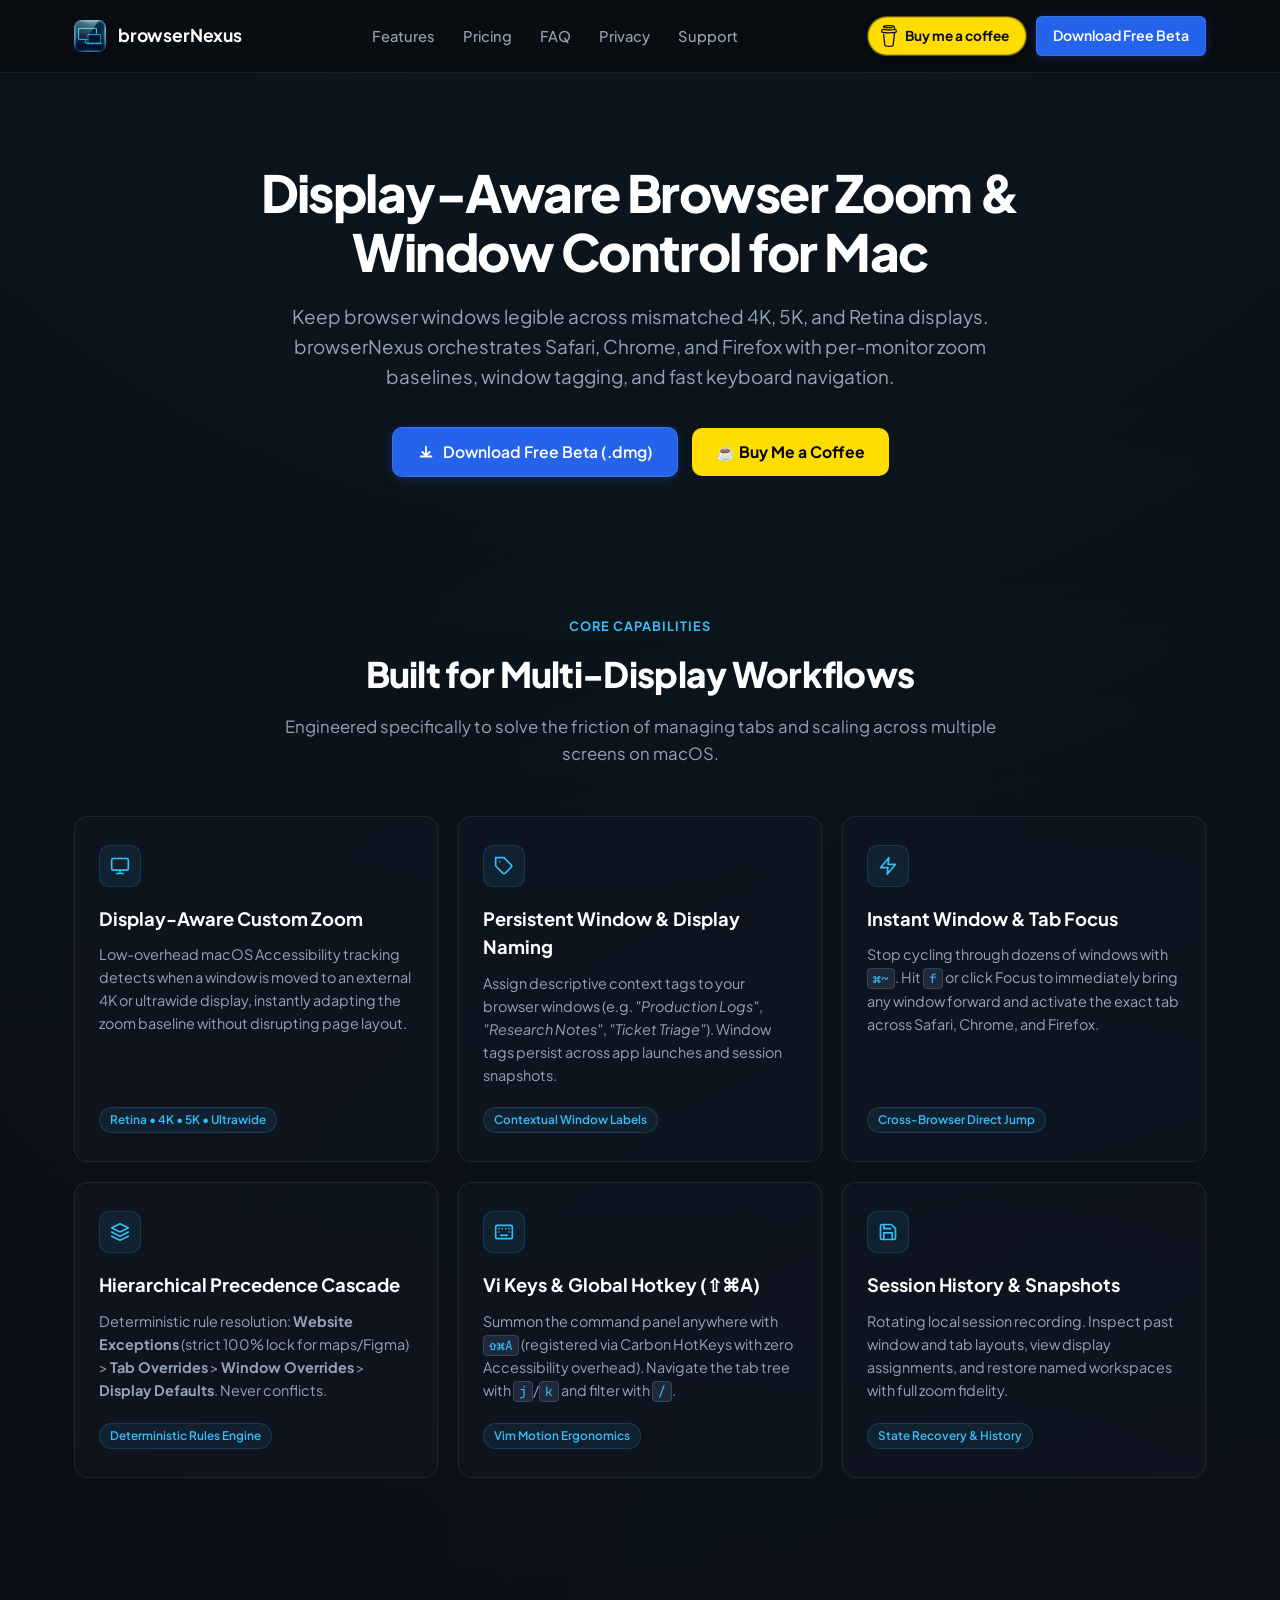
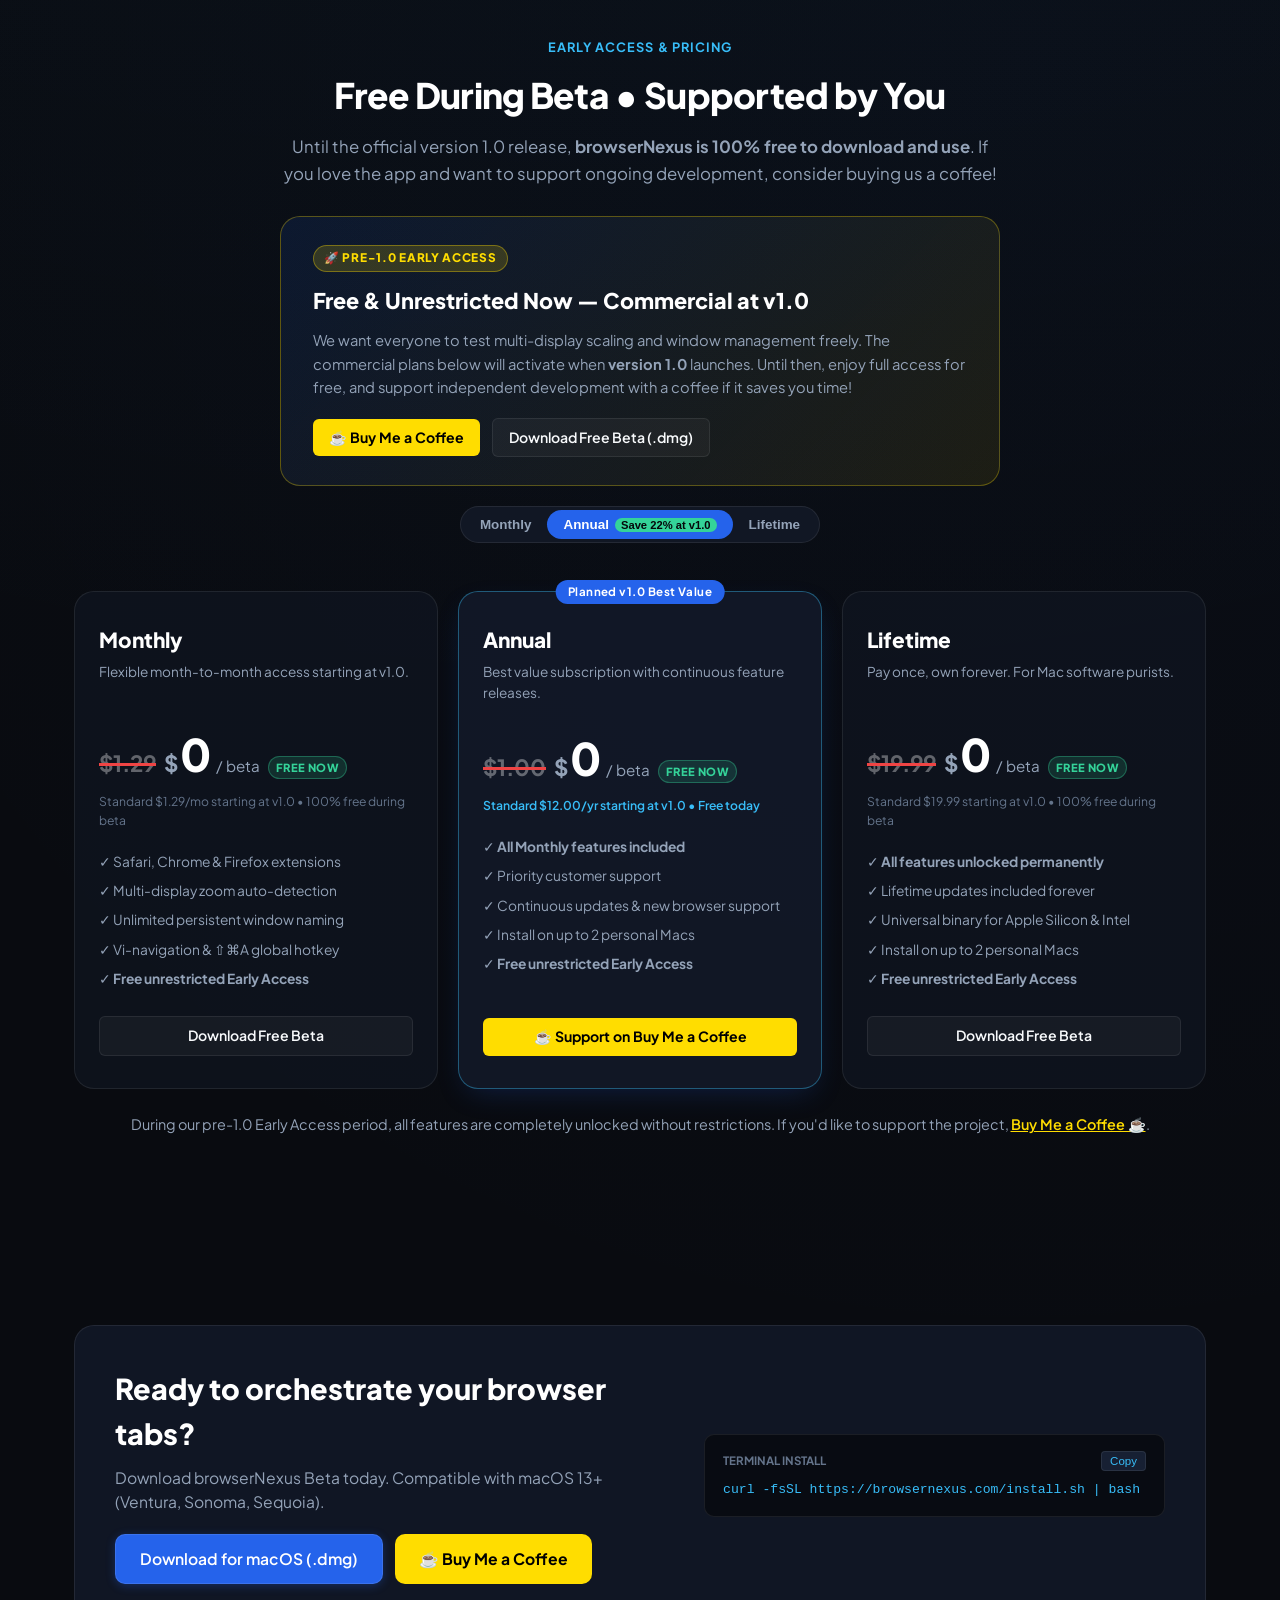
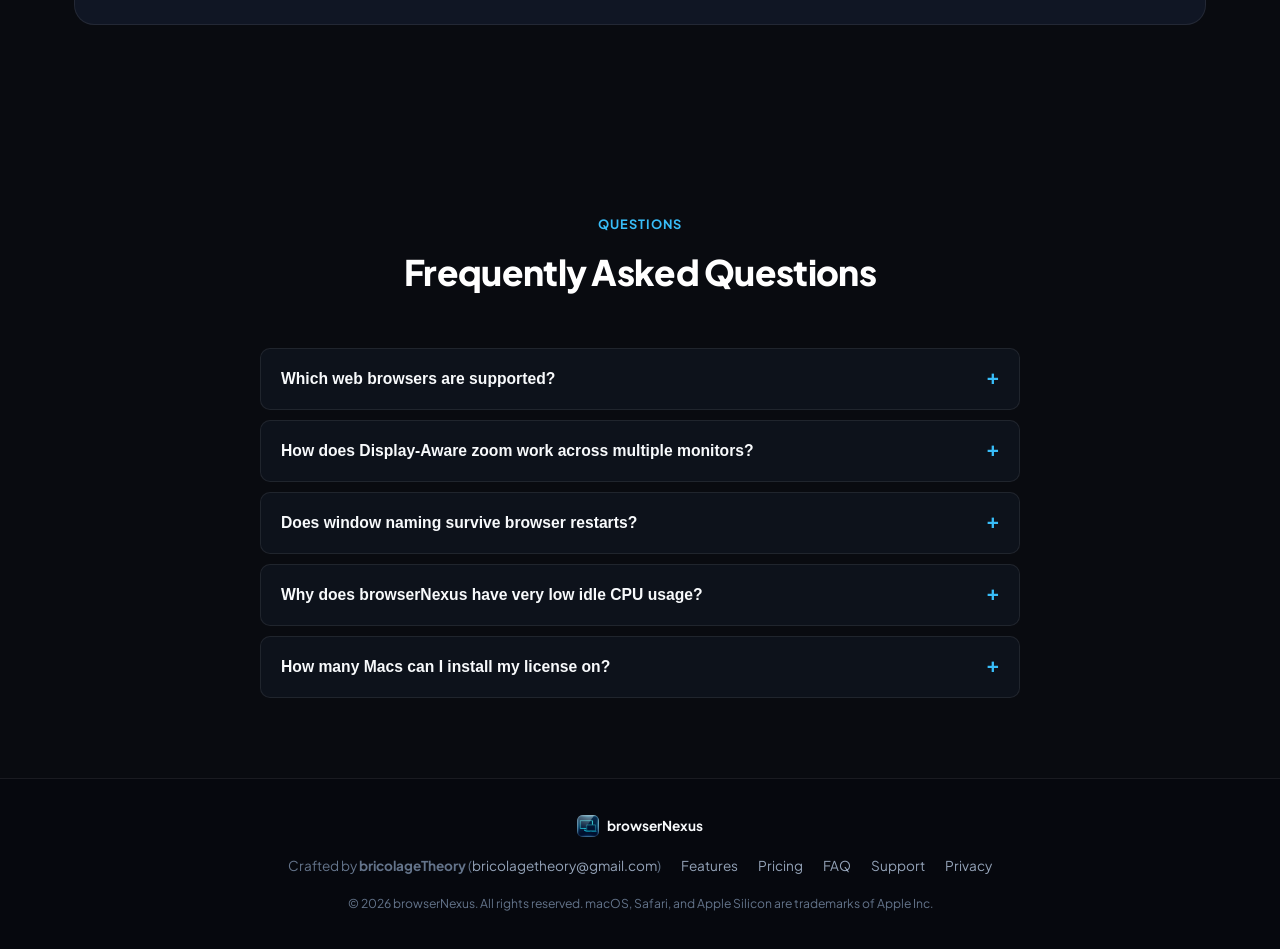
==== commit 3c6a1011: "fix(website): generate high-res browserNexus favicons from AppIcon and add standard link tags" ====
--- a/index.html
+++ b/index.html
@@ -48,10 +48,12 @@
   <link rel="preconnect" href="https://fonts.gstatic.com" crossorigin>
   <link href="https://fonts.googleapis.com/css2?family=JetBrains+Mono:wght@400;500;600;700&family=Plus+Jakarta+Sans:wght@400;500;600;700;800&display=swap" rel="stylesheet">
   <link rel="stylesheet" href="styles.css">
-  <link rel="icon" type="image/png" sizes="32x32" href="/assets/favicon-32.png">
-  <link rel="icon" type="image/png" sizes="16x16" href="/favicon.png">
+  <link rel="icon" type="image/x-icon" href="/favicon.ico">
+  <link rel="icon" type="image/png" sizes="32x32" href="/favicon-32x32.png">
+  <link rel="icon" type="image/png" sizes="16x16" href="/favicon-16x16.png">
+  <link rel="icon" type="image/png" href="/favicon.png">
+  <link rel="apple-touch-icon" sizes="180x180" href="/apple-touch-icon.png">
   <link rel="shortcut icon" href="/favicon.ico">
-  <link rel="apple-touch-icon" sizes="180x180" href="/apple-touch-icon.png">
 
   <!-- Schema.org Structured Data: SoftwareApplication -->
   <script type="application/ld+json">
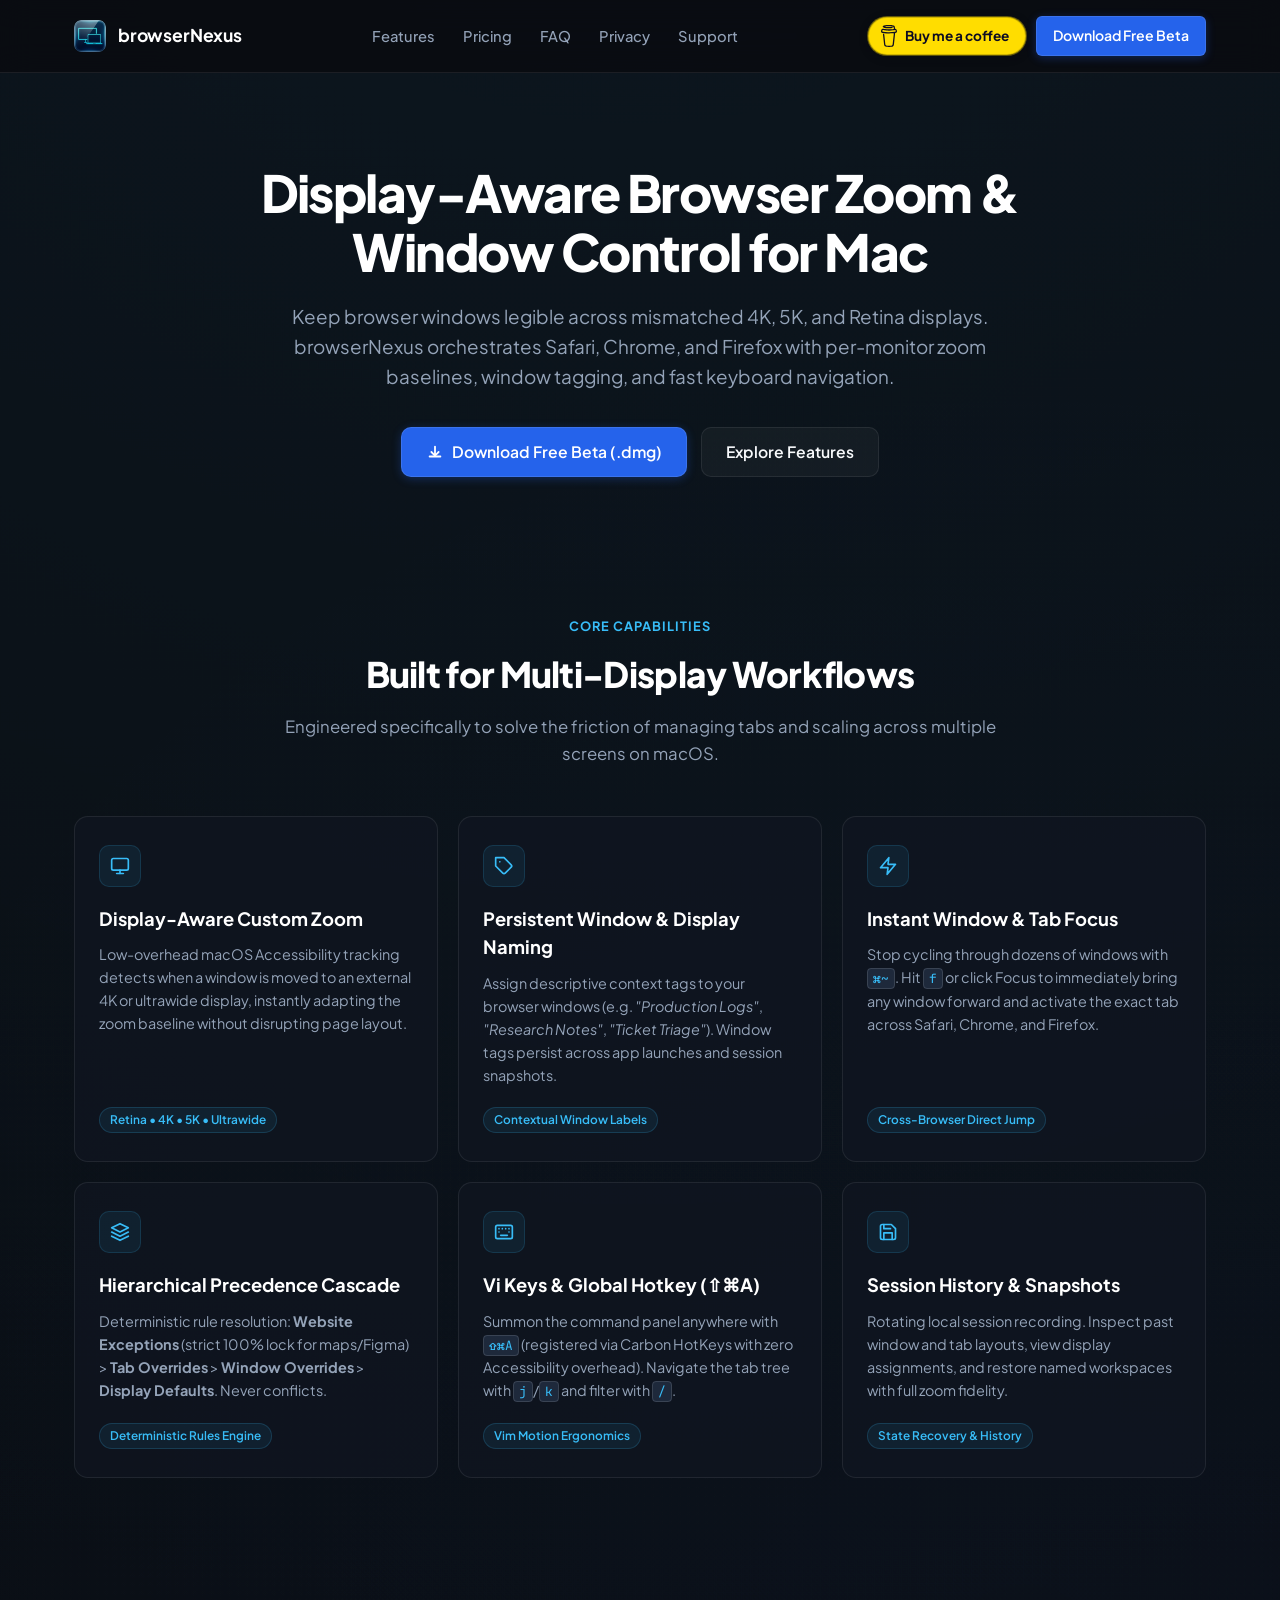
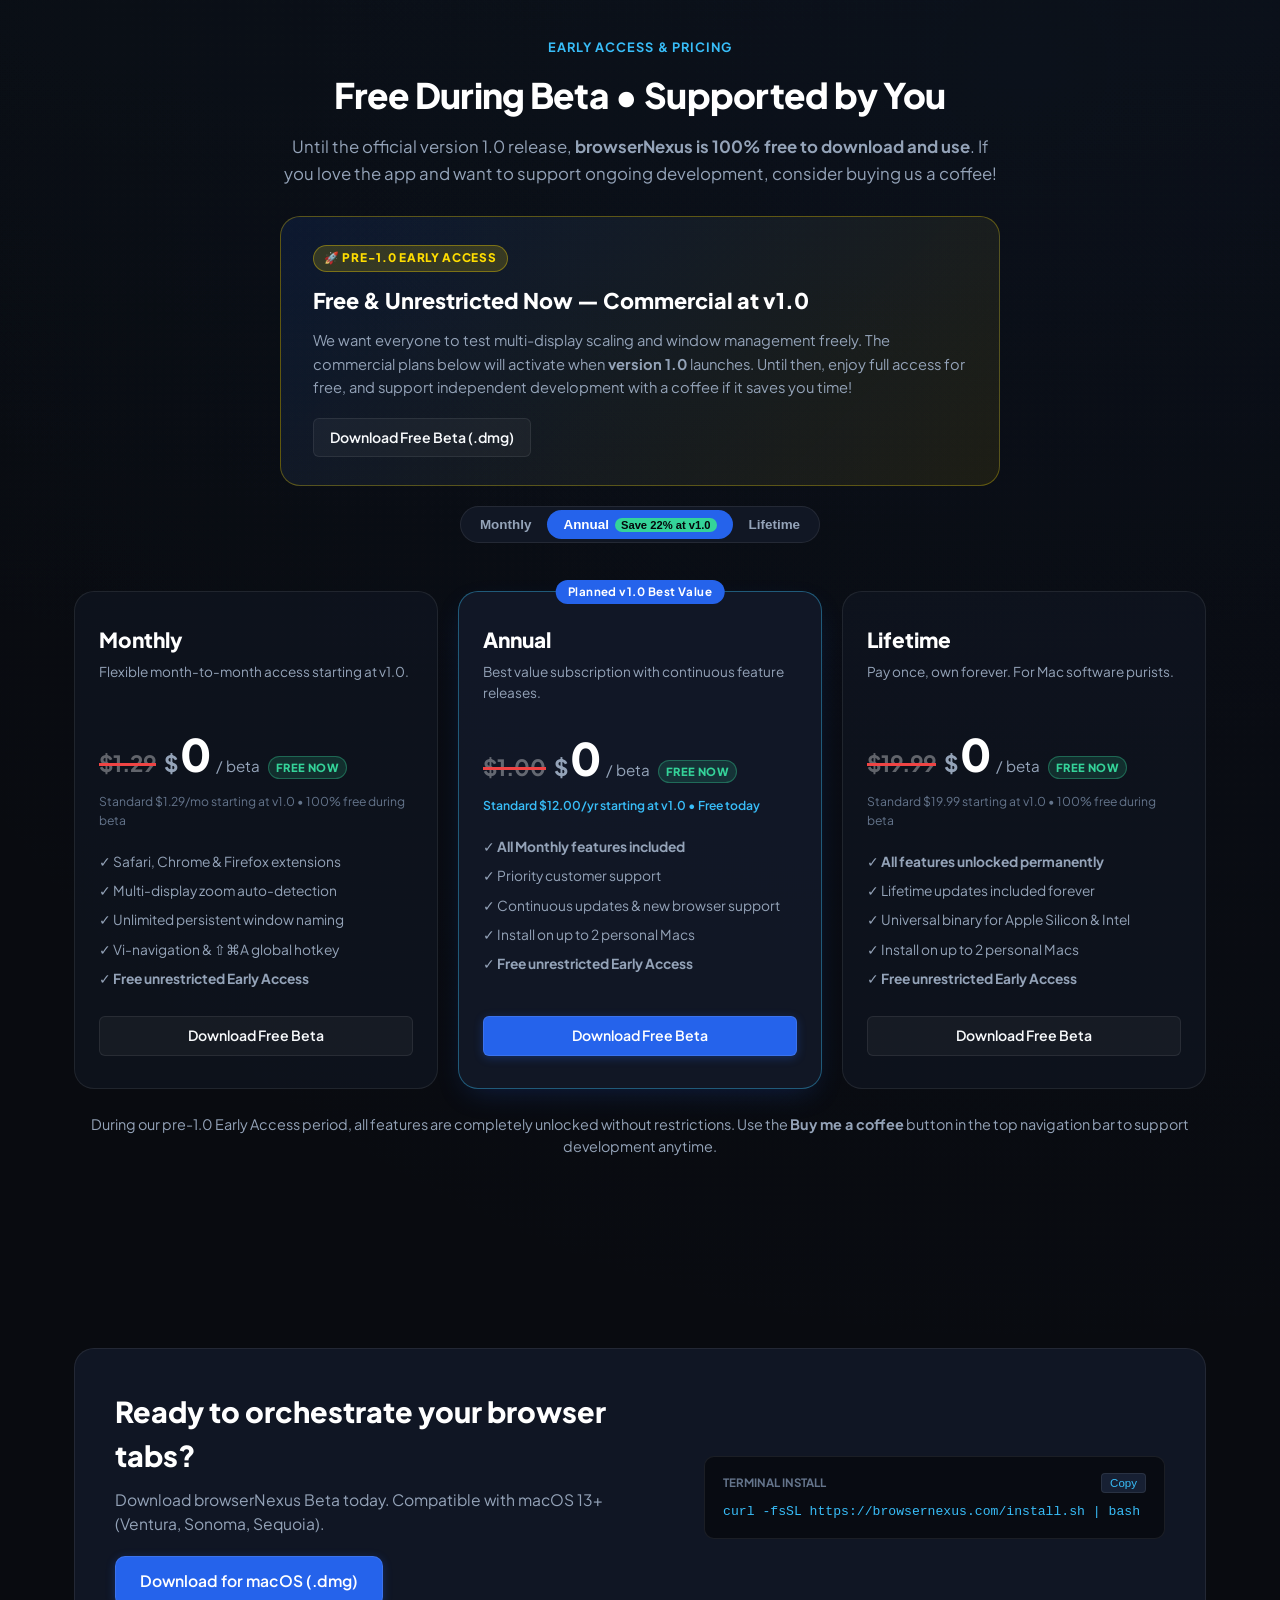
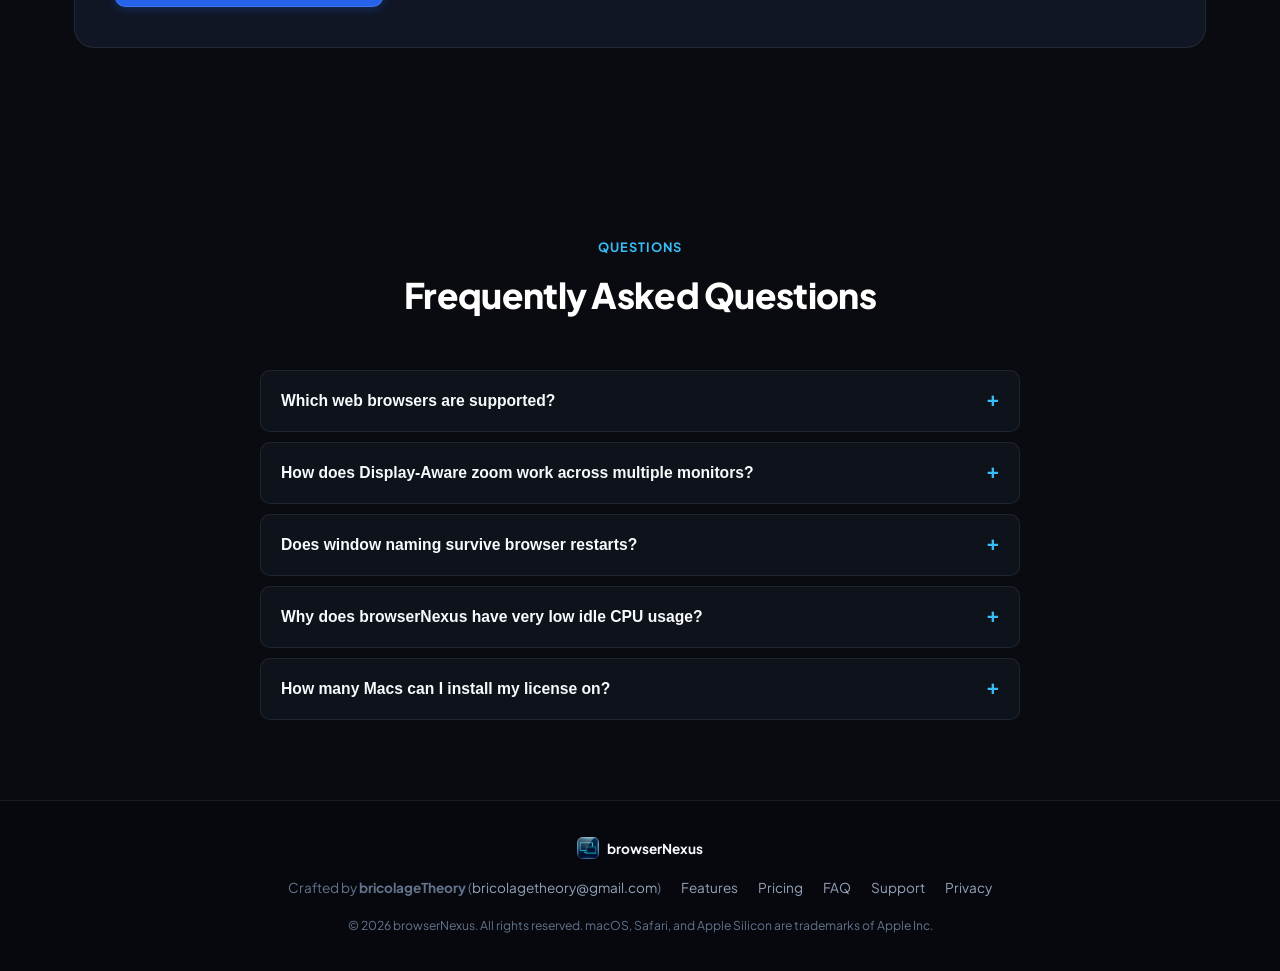
==== commit ca544886: "clean: remove duplicate Buy Me a Coffee buttons from Hero, Early Access banner, and Download section" ====
--- a/index.html
+++ b/index.html
@@ -203,8 +203,8 @@
             </svg>
             Download Free Beta (.dmg)
           </a>
-          <a href="https://buymeacoffee.com/browsernexus" target="_blank" rel="noopener" class="btn btn-coffee btn-large">
-            ☕ Buy Me a Coffee
+          <a href="#features" class="btn btn-secondary btn-large">
+            Explore Features
           </a>
         </div>
       </div>
@@ -341,9 +341,6 @@
               We want everyone to test multi-display scaling and window management freely. The commercial plans below will activate when <strong>version 1.0</strong> launches. Until then, enjoy full access for free, and support independent development with a coffee if it saves you time!
             </p>
             <div class="beta-callout-actions">
-              <a href="https://buymeacoffee.com/browsernexus" target="_blank" rel="noopener" class="btn btn-coffee">
-                ☕ Buy Me a Coffee
-              </a>
               <a href="#download" class="btn btn-secondary">
                 Download Free Beta (.dmg)
               </a>
@@ -407,7 +404,7 @@
               <li>✓ Install on up to 2 personal Macs</li>
               <li>✓ <strong>Free unrestricted Early Access</strong></li>
             </ul>
-            <a href="https://buymeacoffee.com/browsernexus" target="_blank" rel="noopener" class="btn btn-coffee btn-block">☕ Support on Buy Me a Coffee</a>
+            <a href="#download" class="btn btn-primary btn-block">Download Free Beta</a>
           </div>
 
           <!-- Lifetime Plan -->
@@ -436,7 +433,7 @@
         </div>
 
         <div class="trial-guarantee text-center">
-          <p>During our pre-1.0 Early Access period, all features are completely unlocked without restrictions. If you'd like to support the project, <a href="https://buymeacoffee.com/browsernexus" target="_blank" rel="noopener" style="color: #FFDD00; font-weight: 600; text-decoration: underline;">Buy Me a Coffee ☕</a>.</p>
+          <p>During our pre-1.0 Early Access period, all features are completely unlocked without restrictions. Use the <strong>Buy me a coffee</strong> button in the top navigation bar to support development anytime.</p>
         </div>
       </div>
     </section>
@@ -450,12 +447,9 @@
             <p class="download-desc">
               Download browserNexus Beta today. Compatible with macOS 13+ (Ventura, Sonoma, Sequoia).
             </p>
-            <div class="download-buttons" style="display: flex; gap: 12px; flex-wrap: wrap;">
+            <div class="download-buttons">
               <a href="#" class="btn btn-primary btn-large">
                 Download for macOS (.dmg)
-              </a>
-              <a href="https://buymeacoffee.com/browsernexus" target="_blank" rel="noopener" class="btn btn-coffee btn-large">
-                ☕ Buy Me a Coffee
               </a>
             </div>
           </div>
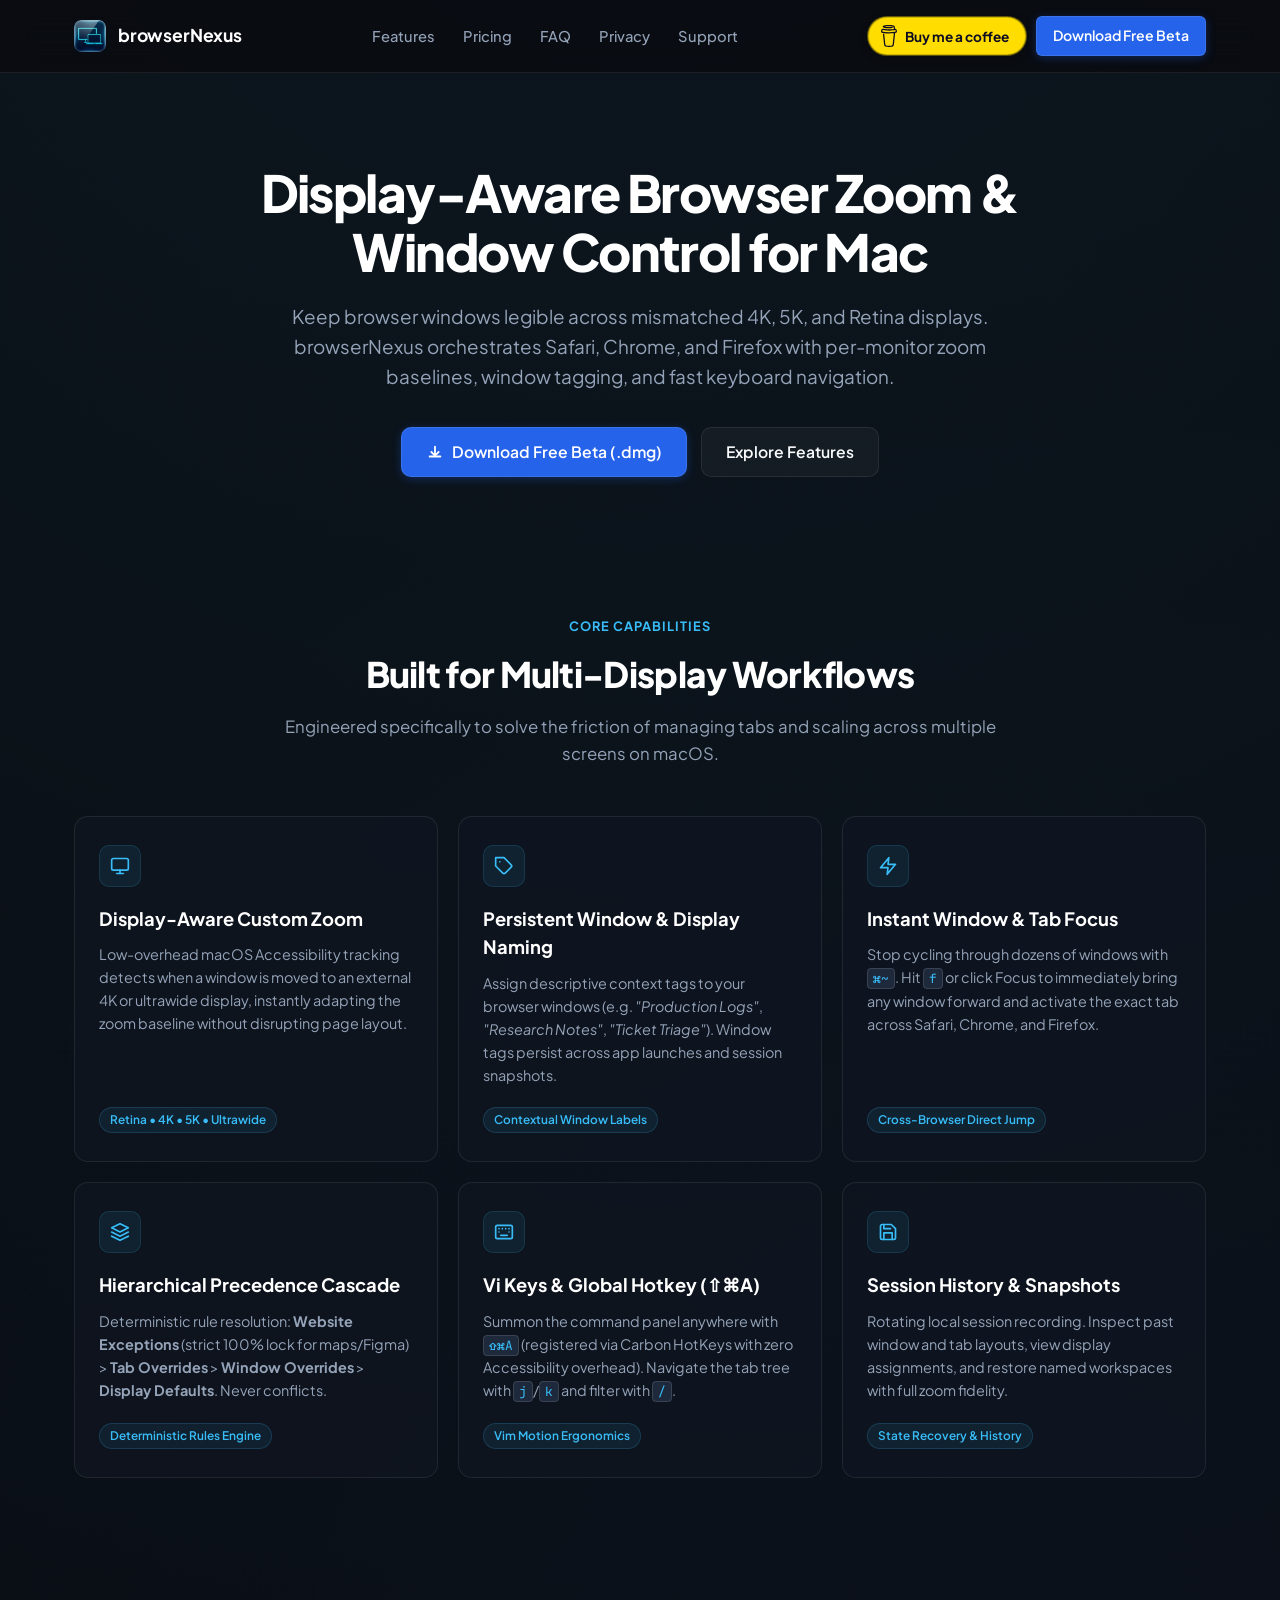
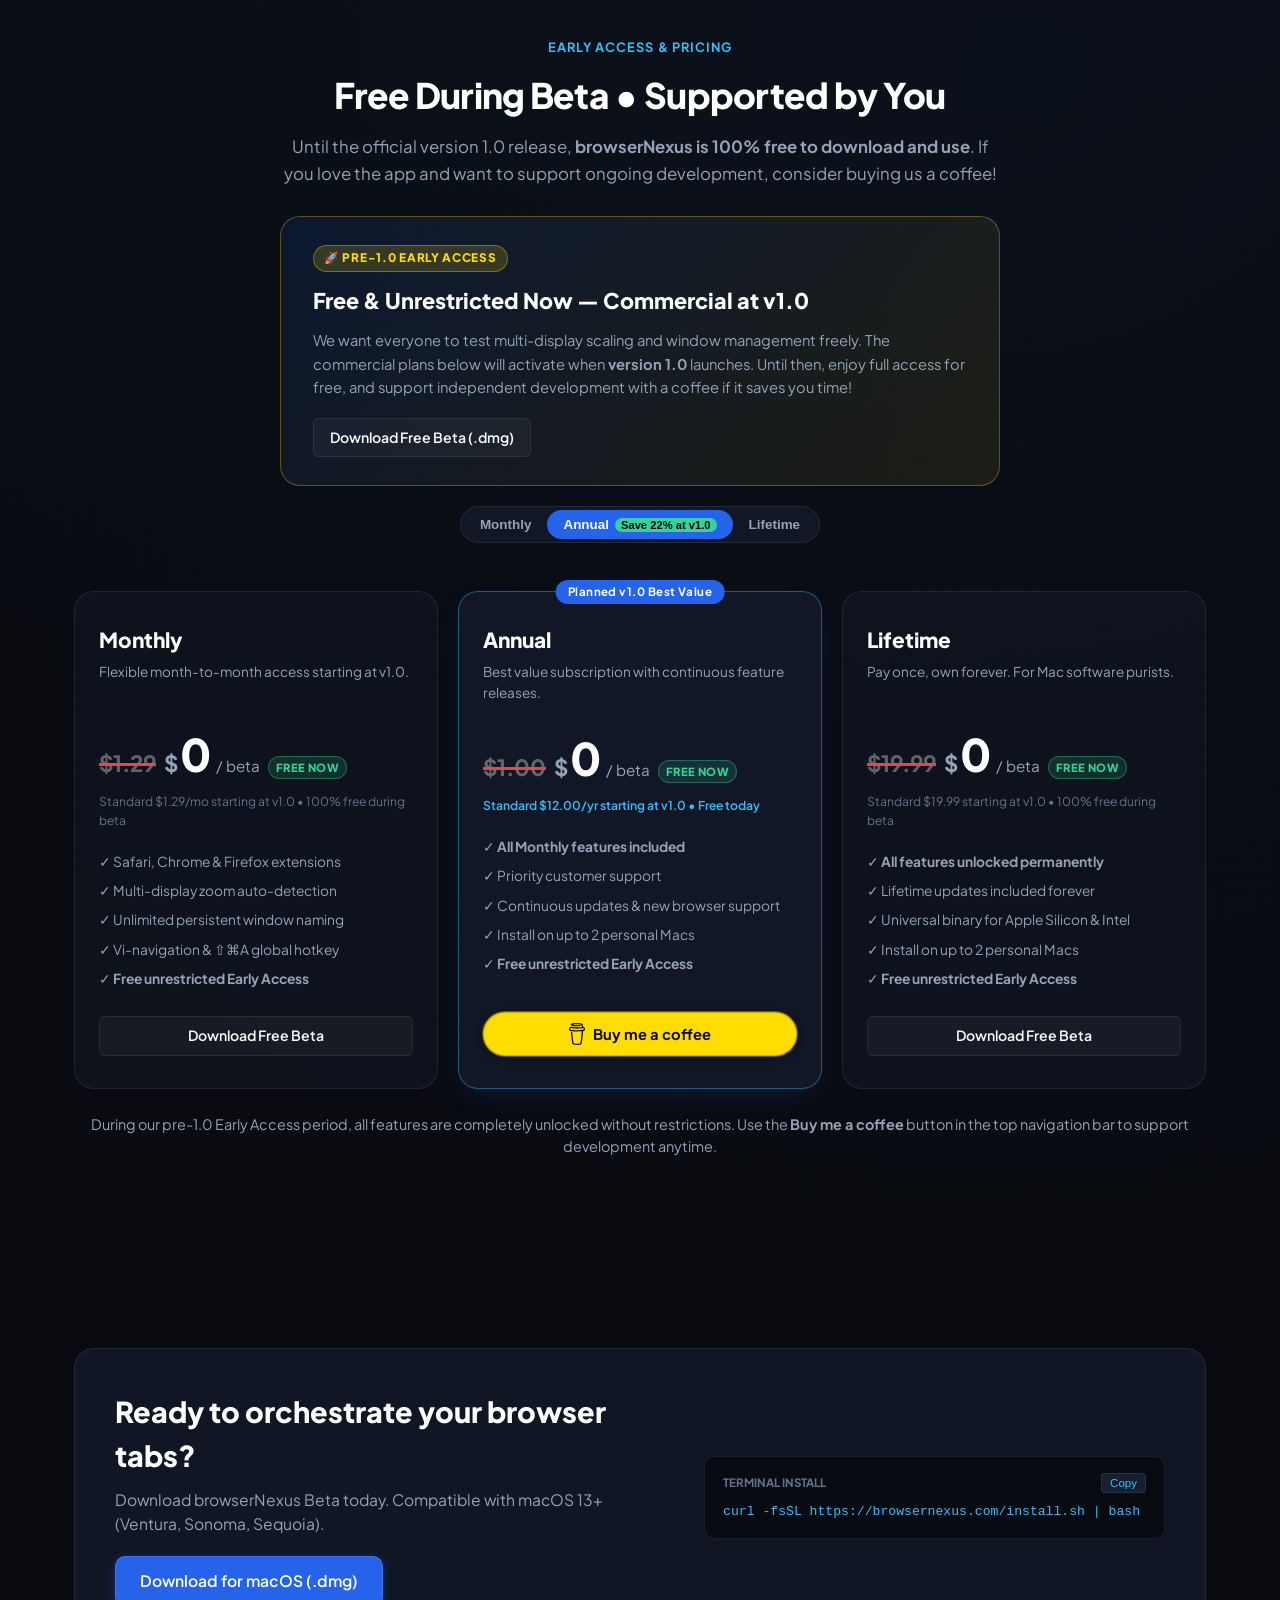
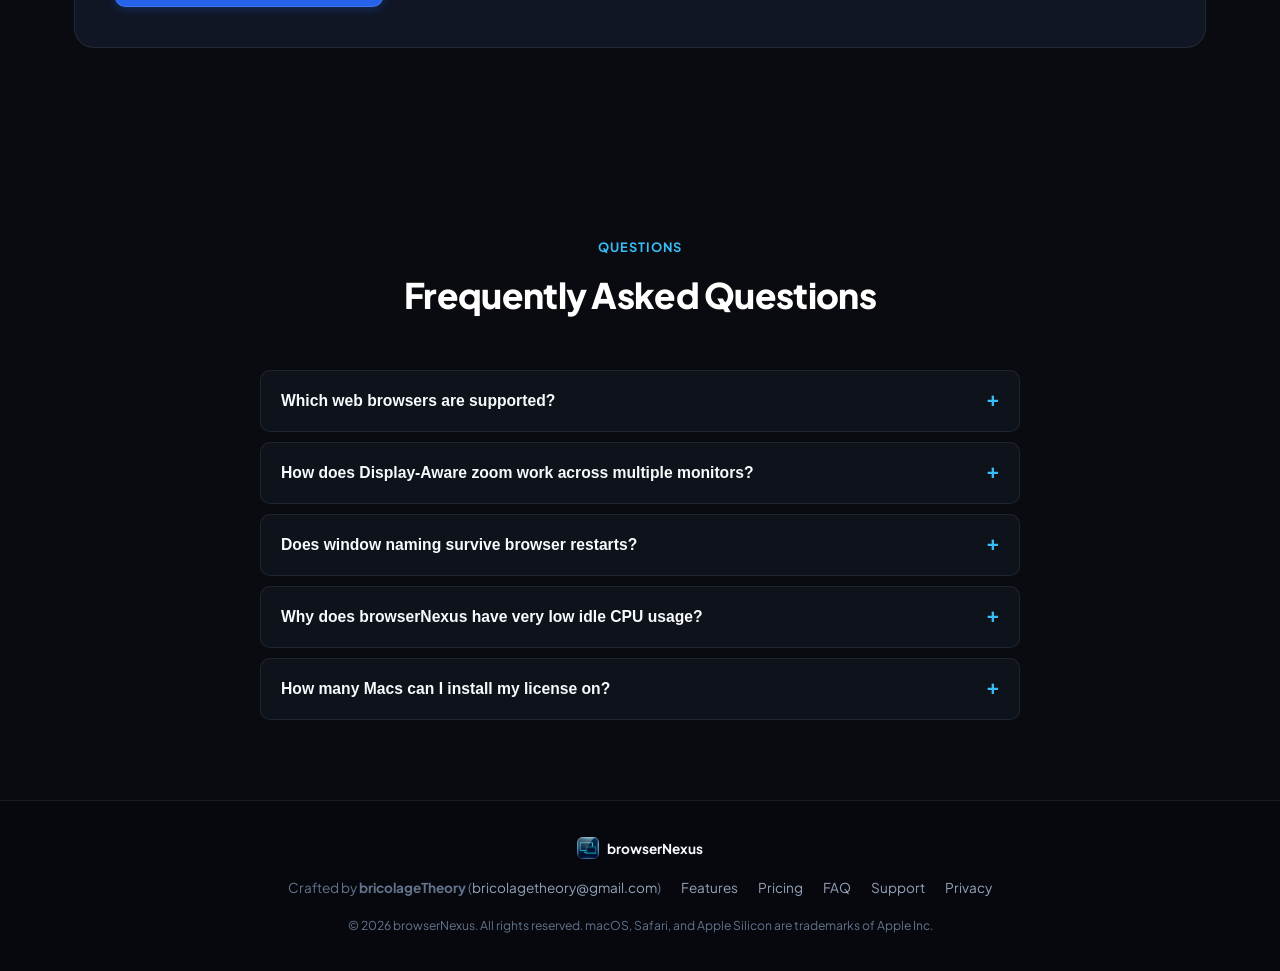
==== commit cdc0bb8b: "feat(pricing): use Buy Me a Coffee button on Annual pricing card" ====
--- a/index.html
+++ b/index.html
@@ -404,7 +404,10 @@
               <li>✓ Install on up to 2 personal Macs</li>
               <li>✓ <strong>Free unrestricted Early Access</strong></li>
             </ul>
-            <a href="#download" class="btn btn-primary btn-block">Download Free Beta</a>
+            <button class="btn btn-bmc-header btn-block btn-bmc-trigger" aria-label="Buy me a coffee" title="Buy me a coffee">
+              <img src="/assets/bmc-logo.svg" alt="Coffee" class="bmc-header-icon" width="16" height="22">
+              <span>Buy me a coffee</span>
+            </button>
           </div>
 
           <!-- Lifetime Plan -->
--- a/styles.css
+++ b/styles.css
@@ -829,6 +829,13 @@
   box-shadow: 0 6px 18px rgba(255, 221, 0, 0.45);
 }
 
+.btn-bmc-header.btn-block {
+  width: 100%;
+  justify-content: center;
+  padding: 10px 20px;
+  font-size: 0.92rem;
+}
+
 .bmc-header-icon {
   width: 16px;
   height: 22px;
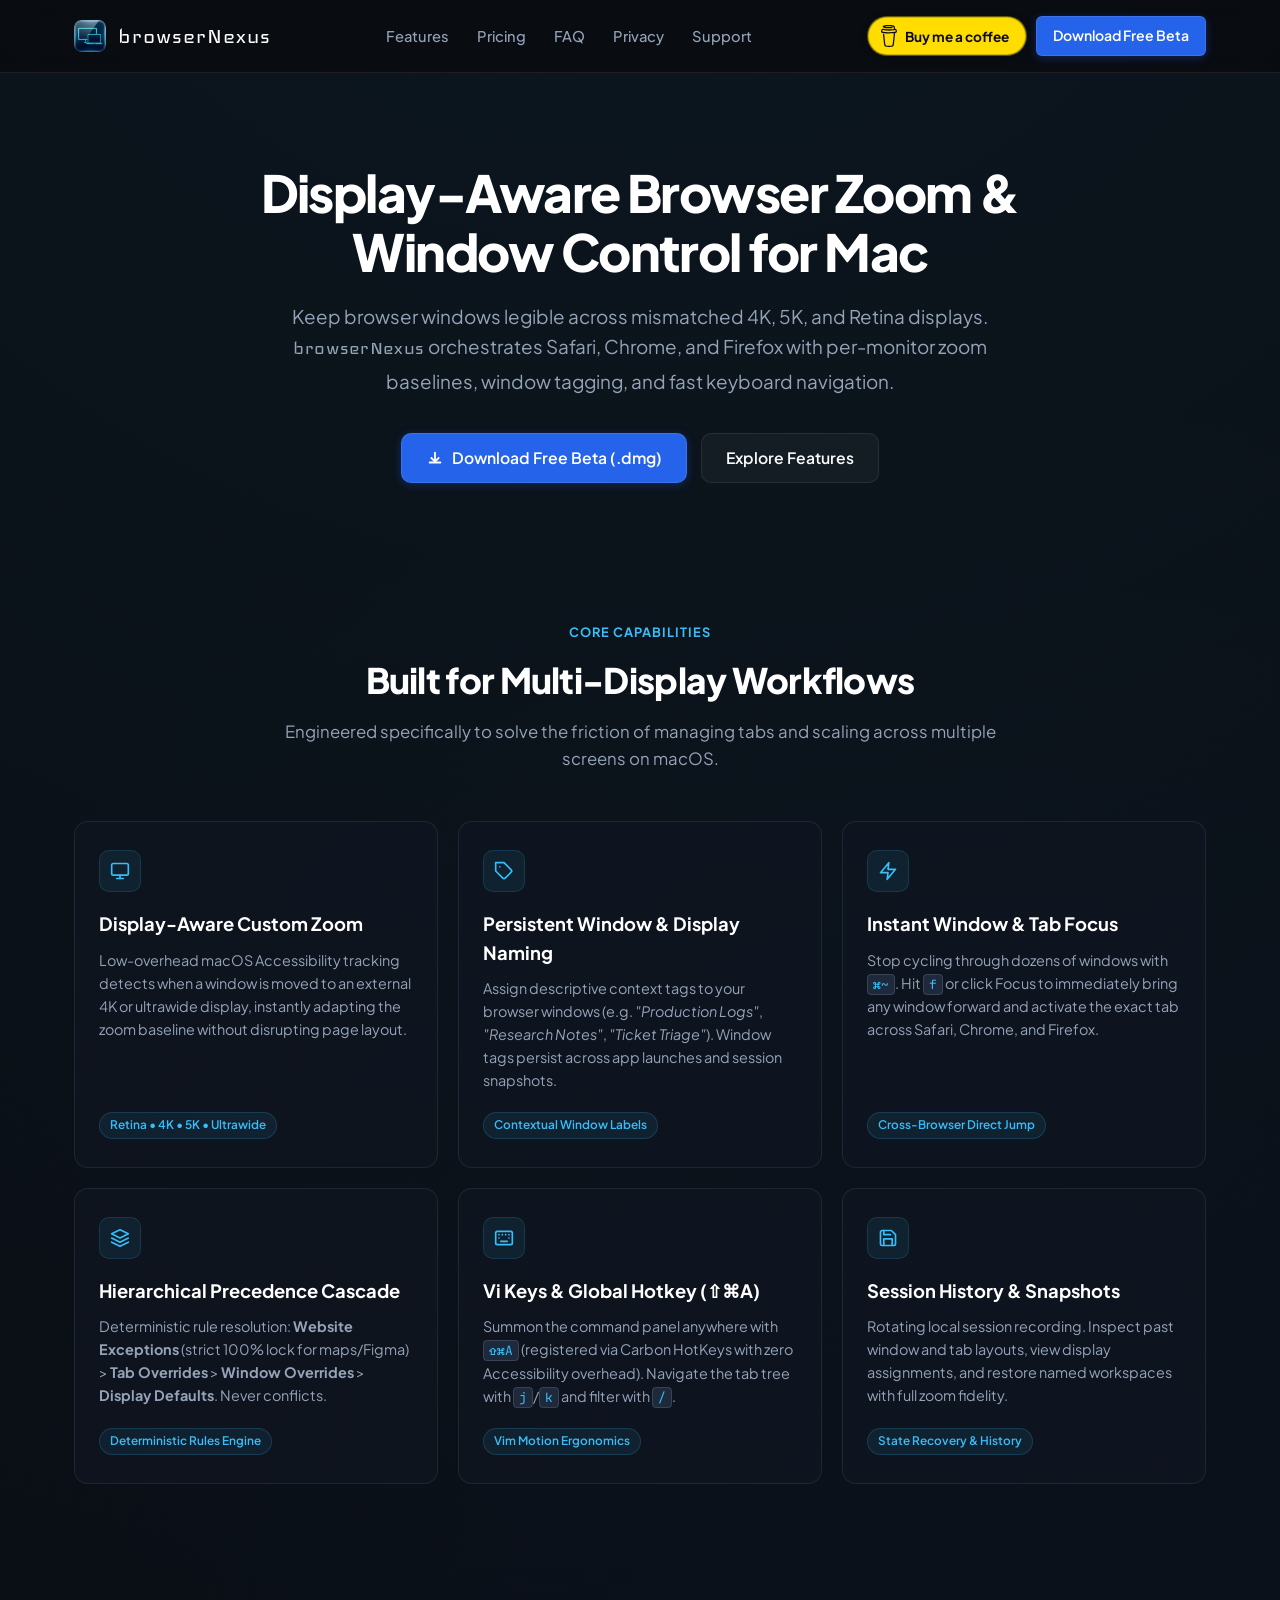
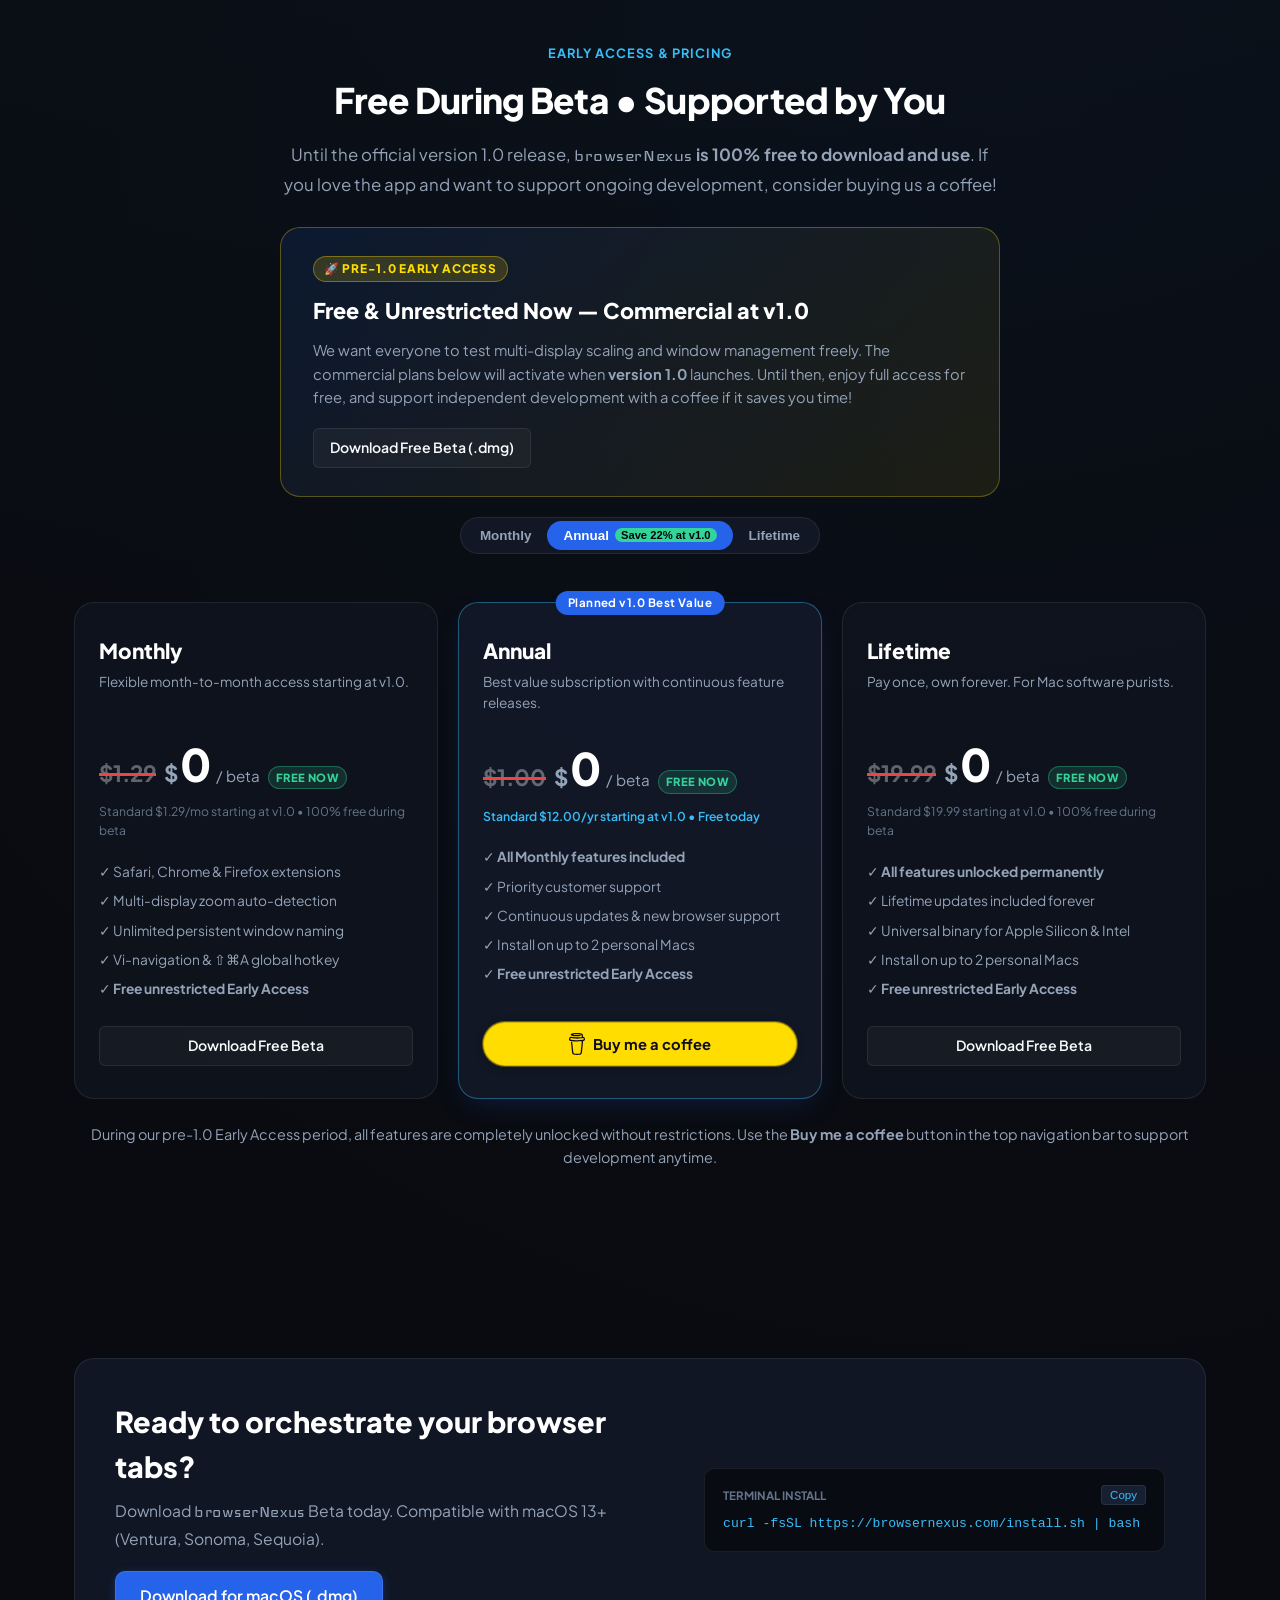
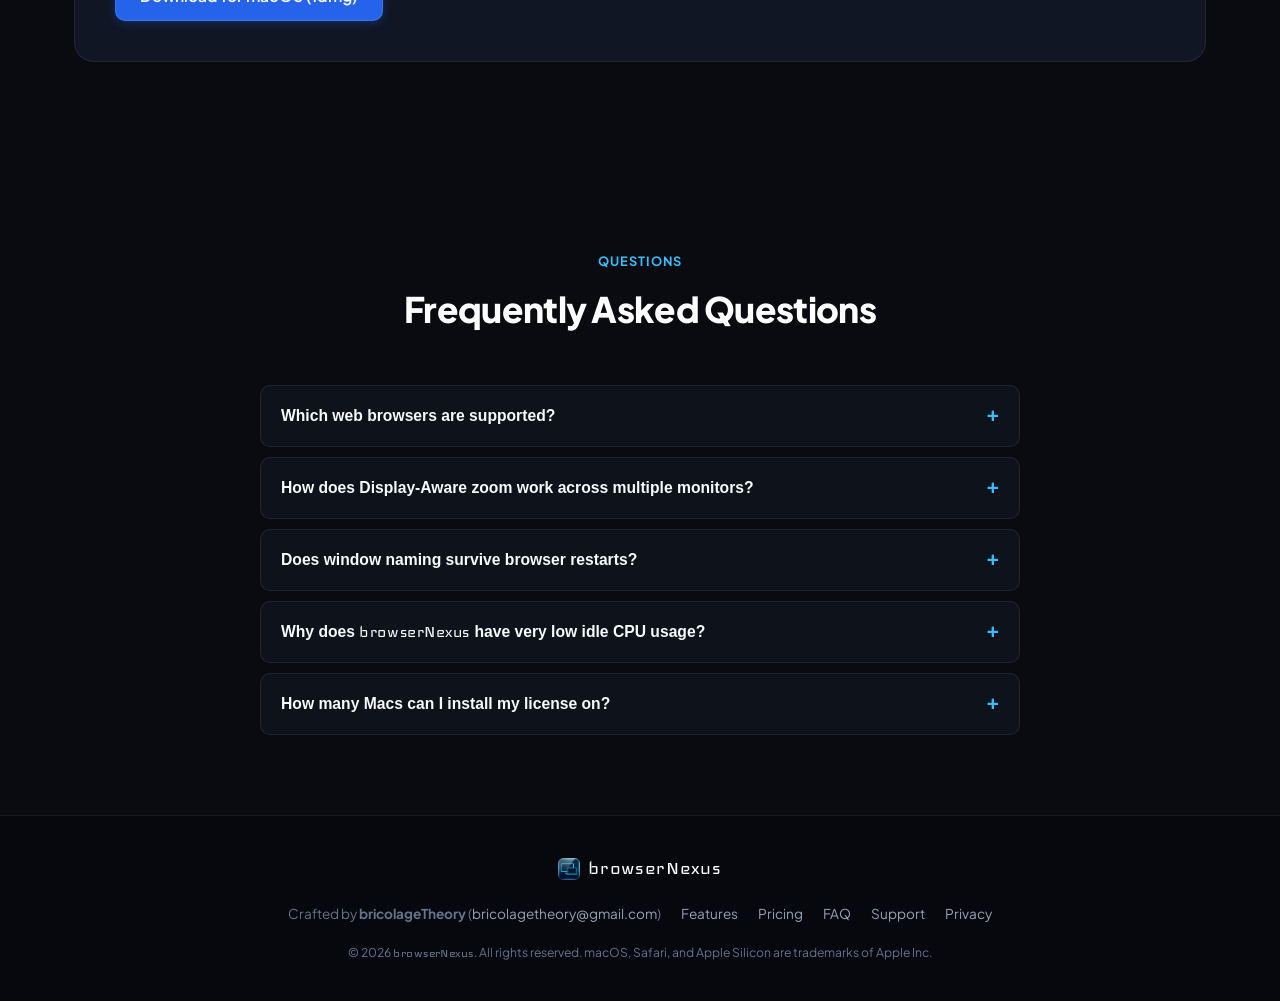
==== commit 6177935e: "feat(typography): apply Google Iceland font to all browserNexus brand appearances" ====
--- a/index.html
+++ b/index.html
@@ -46,7 +46,7 @@
   <!-- Typography & Styles -->
   <link rel="preconnect" href="https://fonts.googleapis.com">
   <link rel="preconnect" href="https://fonts.gstatic.com" crossorigin>
-  <link href="https://fonts.googleapis.com/css2?family=JetBrains+Mono:wght@400;500;600;700&family=Plus+Jakarta+Sans:wght@400;500;600;700;800&display=swap" rel="stylesheet">
+  <link href="https://fonts.googleapis.com/css2?family=Iceland&family=JetBrains+Mono:wght@400;500;600;700&family=Plus+Jakarta+Sans:wght@400;500;600;700;800&display=swap" rel="stylesheet">
   <link rel="stylesheet" href="styles.css">
   <link rel="icon" type="image/x-icon" href="/favicon.ico">
   <link rel="icon" type="image/png" sizes="32x32" href="/favicon-32x32.png">
@@ -192,7 +192,7 @@
         </h1>
 
         <p class="hero-subtitle">
-          Keep browser windows legible across mismatched 4K, 5K, and Retina displays. browserNexus orchestrates Safari, Chrome, and Firefox with per-monitor zoom baselines, window tagging, and fast keyboard navigation.
+          Keep browser windows legible across mismatched 4K, 5K, and Retina displays. <span class="bn-brand">browserNexus</span> orchestrates Safari, Chrome, and Firefox with per-monitor zoom baselines, window tagging, and fast keyboard navigation.
         </p>
 
         <div class="hero-cta-group">
@@ -330,7 +330,7 @@
           <div class="section-tag">Early Access & Pricing</div>
           <h2 class="section-title">Free During Beta • Supported by You</h2>
           <p class="section-subtitle">
-            Until the official version 1.0 release, <strong>browserNexus is 100% free to download and use</strong>. If you love the app and want to support ongoing development, consider buying us a coffee!
+            Until the official version 1.0 release, <strong><span class="bn-brand">browserNexus</span> is 100% free to download and use</strong>. If you love the app and want to support ongoing development, consider buying us a coffee!
           </p>
 
           <!-- Beta Support Banner -->
@@ -448,7 +448,7 @@
           <div class="download-content">
             <h2 class="download-title">Ready to orchestrate your browser tabs?</h2>
             <p class="download-desc">
-              Download browserNexus Beta today. Compatible with macOS 13+ (Ventura, Sonoma, Sequoia).
+              Download <span class="bn-brand">browserNexus</span> Beta today. Compatible with macOS 13+ (Ventura, Sonoma, Sequoia).
             </p>
             <div class="download-buttons">
               <a href="#" class="btn btn-primary btn-large">
@@ -483,7 +483,7 @@
               <span class="faq-icon">+</span>
             </button>
             <div class="faq-answer">
-              <p>browserNexus supports <strong>Safari</strong> (via native App Extension), <strong>Google Chrome</strong> (Manifest V3), and <strong>Mozilla Firefox</strong>. Brave, Microsoft Edge, Arc, and other Chromium-based browsers are also fully compatible via the Chrome extension.</p>
+              <p><span class="bn-brand">browserNexus</span> supports <strong>Safari</strong> (via native App Extension), <strong>Google Chrome</strong> (Manifest V3), and <strong>Mozilla Firefox</strong>. Brave, Microsoft Edge, Arc, and other Chromium-based browsers are also fully compatible via the Chrome extension.</p>
             </div>
           </div>
 
@@ -494,7 +494,7 @@
               <span class="faq-icon">+</span>
             </button>
             <div class="faq-answer">
-              <p>browserNexus tracks window positions across displays using native macOS Accessibility (AX) and Quartz APIs. When a browser window moves from your built-in Retina screen to an external 4K monitor, browserNexus applies your configured monitor baseline zoom (e.g. 125%) while respecting individual tab overrides and site exceptions.</p>
+              <p><span class="bn-brand">browserNexus</span> tracks window positions across displays using native macOS Accessibility (AX) and Quartz APIs. When a browser window moves from your built-in Retina screen to an external 4K monitor, <span class="bn-brand">browserNexus</span> applies your configured monitor baseline zoom (e.g. 125%) while respecting individual tab overrides and site exceptions.</p>
             </div>
           </div>
 
@@ -505,18 +505,18 @@
               <span class="faq-icon">+</span>
             </button>
             <div class="faq-answer">
-              <p>Yes. Window names are persisted in local atomic settings storage and matched against session metadata. When you restore windows through browserNexus or reopen your session, custom names re-attach automatically.</p>
+              <p>Yes. Window names are persisted in local atomic settings storage and matched against session metadata. When you restore windows through <span class="bn-brand">browserNexus</span> or reopen your session, custom names re-attach automatically.</p>
             </div>
           </div>
 
           <!-- Question 4 -->
           <div class="faq-item">
             <button class="faq-question">
-              <span>Why does browserNexus have very low idle CPU usage?</span>
+              <span>Why does <span class="bn-brand">browserNexus</span> have very low idle CPU usage?</span>
               <span class="faq-icon">+</span>
             </button>
             <div class="faq-answer">
-              <p>Unlike Electron apps or scripts that constantly poll the system every 500ms, browserNexus uses an event-driven architecture with native stdio messaging and UNIX domain sockets. When nothing is changing on screen, CPU consumption remains near zero, keeping your MacBook cool and preserving battery life.</p>
+              <p>Unlike Electron apps or scripts that constantly poll the system every 500ms, <span class="bn-brand">browserNexus</span> uses an event-driven architecture with native stdio messaging and UNIX domain sockets. When nothing is changing on screen, CPU consumption remains near zero, keeping your MacBook cool and preserving battery life.</p>
             </div>
           </div>
 
@@ -553,7 +553,7 @@
       </div>
 
       <div class="footer-copy">
-        © 2026 browserNexus. All rights reserved. macOS, Safari, and Apple Silicon are trademarks of Apple Inc.
+        © 2026 <span class="bn-brand">browserNexus</span>. All rights reserved. macOS, Safari, and Apple Silicon are trademarks of Apple Inc.
       </div>
     </div>
   </footer>
@@ -567,11 +567,11 @@
       <div class="bmc-modal-header">
         <div class="bmc-modal-badge">
           <img src="/assets/bmc-logo.svg" alt="Coffee" width="14" height="20">
-          <span>Support browserNexus</span>
+          <span>Support <span class="bn-brand">browserNexus</span></span>
         </div>
         <h3 class="bmc-modal-title">Buy Me a Coffee</h3>
         <p class="bmc-modal-subtitle">
-          browserNexus is 100% free during early access. Scan with your phone or click the button below to support independent development!
+          <span class="bn-brand">browserNexus</span> is 100% free during early access. Scan with your phone or click the button below to support independent development!
         </p>
       </div>
 
--- a/styles.css
+++ b/styles.css
@@ -97,8 +97,21 @@
 }
 
 .brand-name {
-  font-weight: 700;
-  color: #FFFFFF;
+  font-family: 'Iceland', cursive, sans-serif;
+  font-size: 1.55rem;
+  font-weight: 400;
+  letter-spacing: 0.04em;
+  color: #FFFFFF;
+  line-height: 1;
+}
+
+.bn-brand {
+  font-family: 'Iceland', cursive, sans-serif;
+  font-size: 1.18em;
+  font-weight: 400;
+  letter-spacing: 0.03em;
+  display: inline-block;
+  vertical-align: baseline;
 }
 
 .nav-links {
@@ -757,6 +770,14 @@
   gap: 8px;
   font-weight: 700;
   color: var(--text-main);
+}
+
+.footer-brand span {
+  font-family: 'Iceland', cursive, sans-serif;
+  font-size: 1.35rem;
+  font-weight: 400;
+  letter-spacing: 0.04em;
+  color: #FFFFFF;
 }
 
 .app-icon-small {
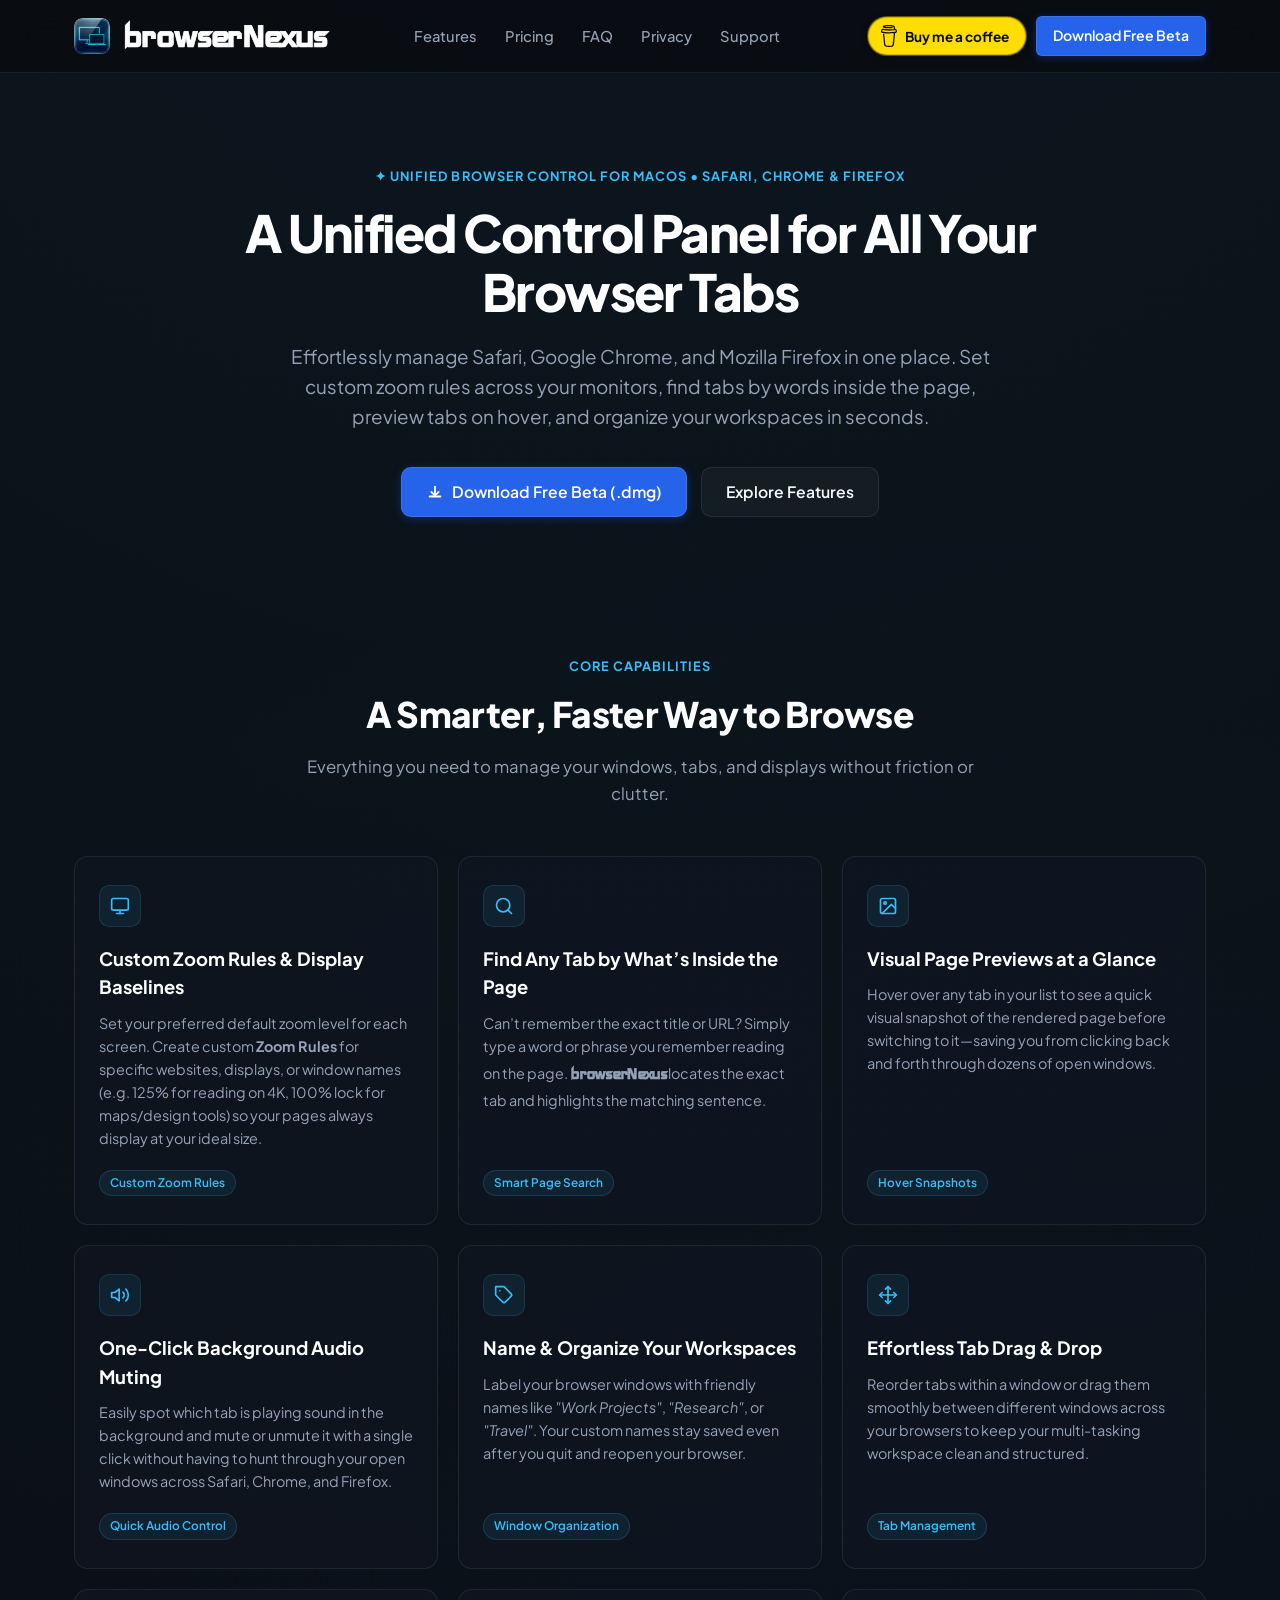
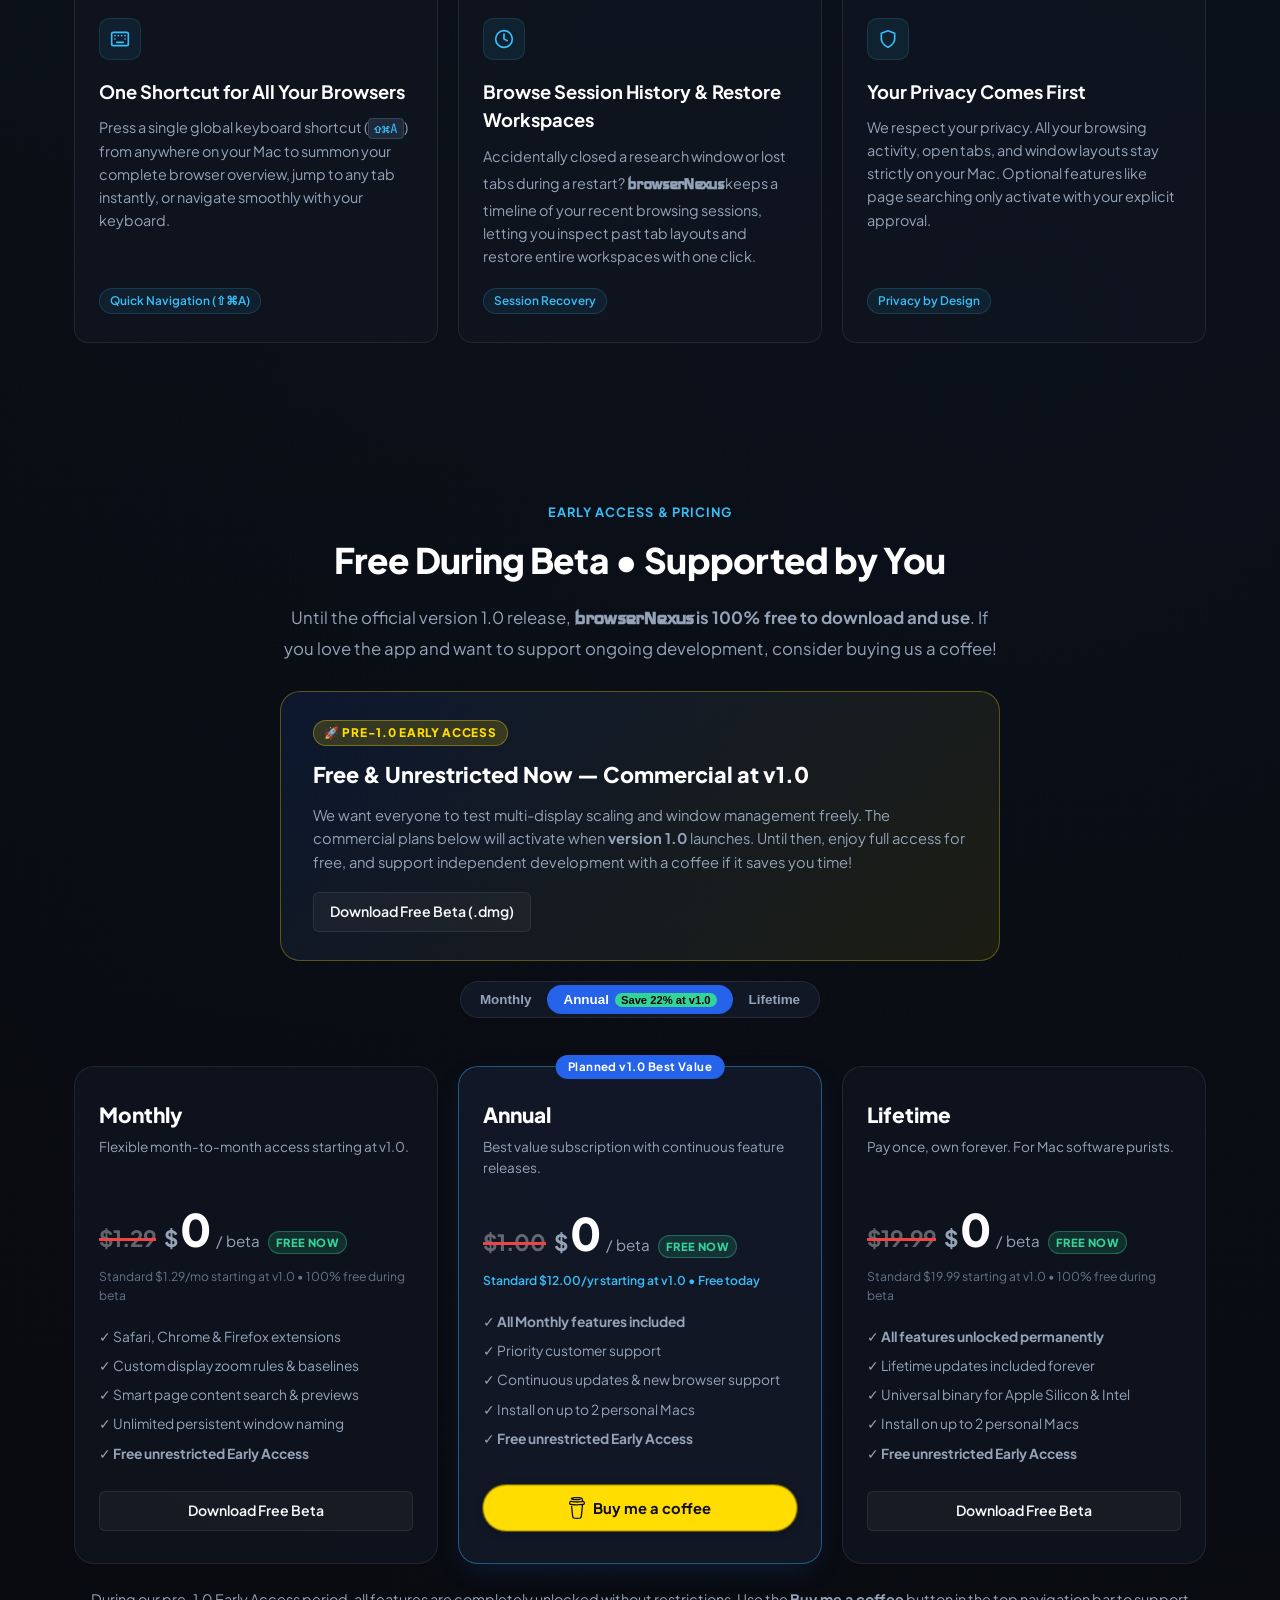
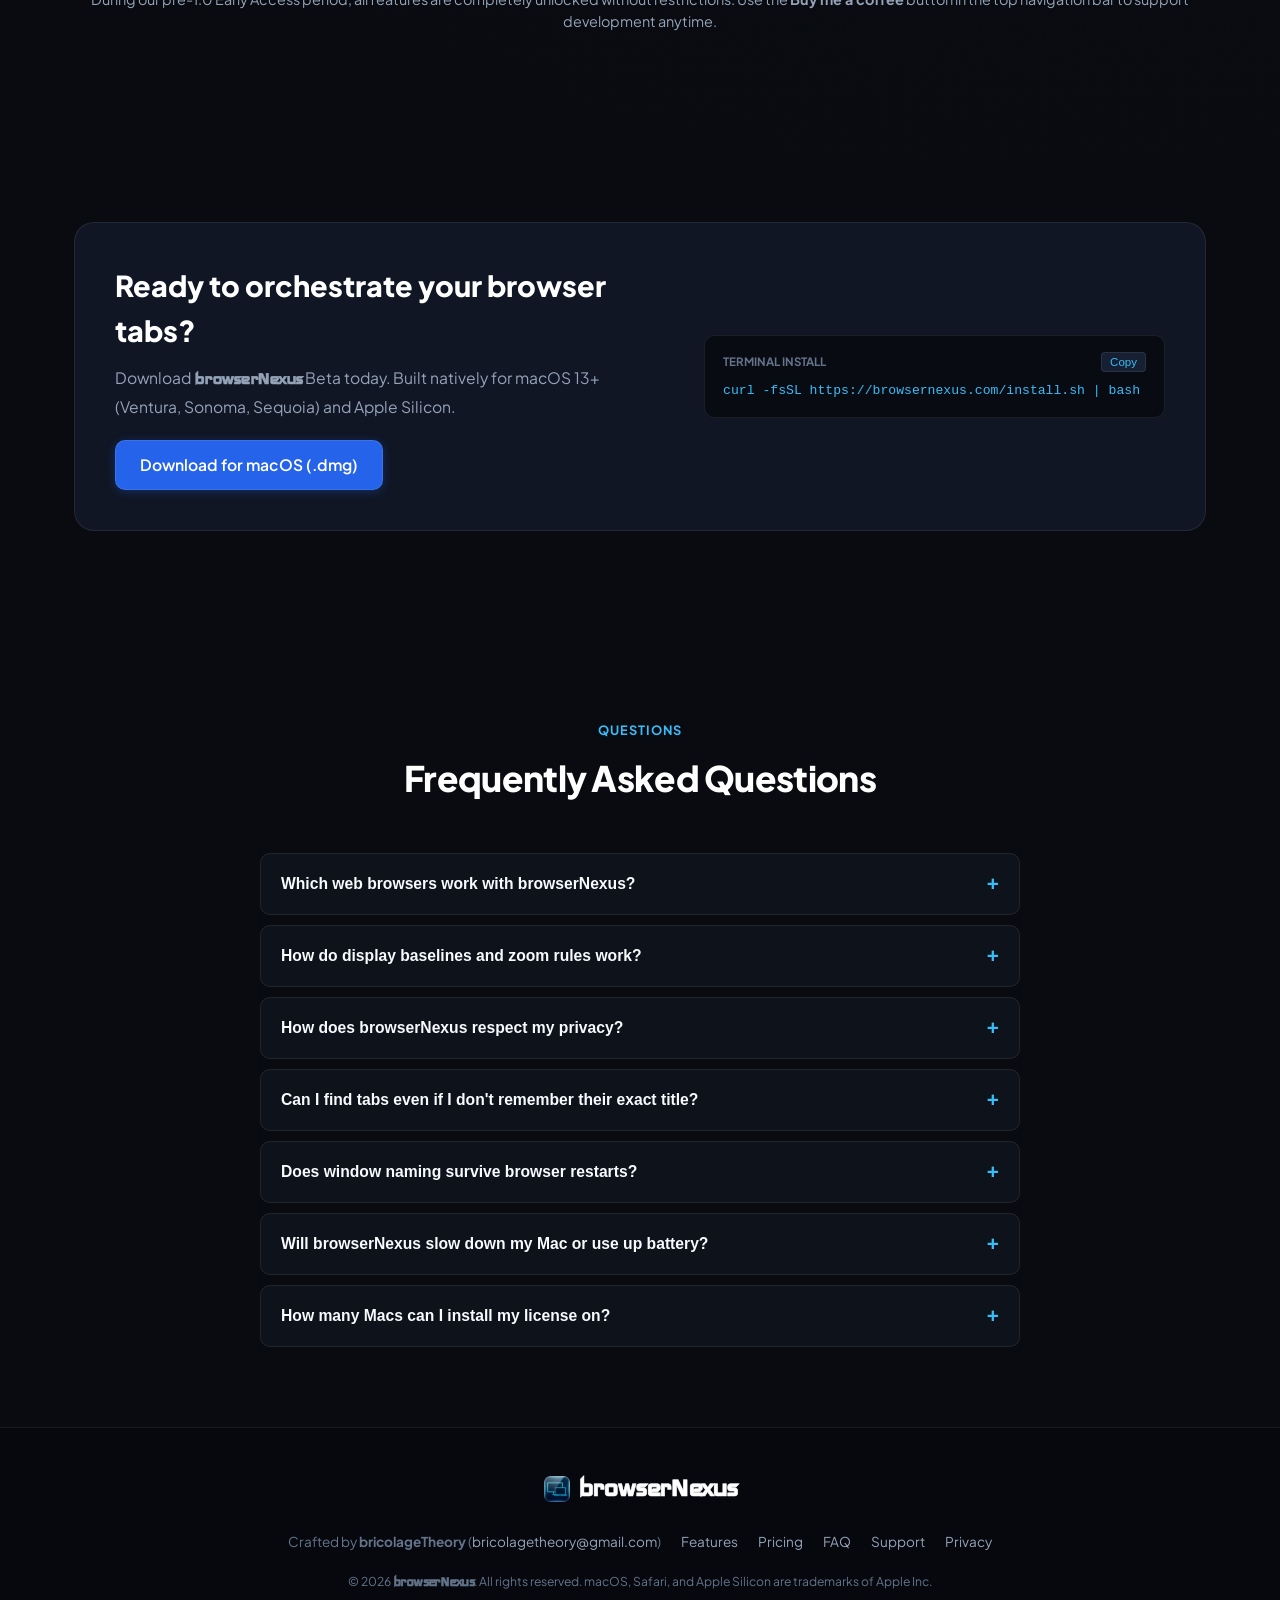
==== commit 71d45d18: "feat(website): promote v2 to main landing page with full SEO, GA4, and Schema.org rich snippets" ====
--- a/index.html
+++ b/index.html
@@ -15,10 +15,10 @@
   </script>
   
   <!-- Primary SEO Meta Tags -->
-  <title>browserNexus — Native macOS Browser Tab Zoom, Multi-Display Scaling & Window Manager</title>
-  <meta name="title" content="browserNexus — Native macOS Browser Tab Zoom, Multi-Display Scaling & Window Manager">
-  <meta name="description" content="Native macOS utility for Safari, Chrome & Firefox. Set custom zoom baselines per display, tag browser windows, jump to tabs instantly, and navigate with Vi hotkeys.">
-  <meta name="keywords" content="macOS browser zoom, external monitor zoom chrome mac, multi display browser scaling, name browser windows macos, safari tab zoom lock, vim browser tab switcher, mac power user utility, native swift window manager, browser window organizer mac, browserNexus">
+  <title>browserNexus — Unified Browser Control, Custom Zoom Rules & Tab Manager for Mac</title>
+  <meta name="title" content="browserNexus — Unified Browser Control, Custom Zoom Rules & Tab Manager for Mac">
+  <meta name="description" content="A unified control panel for Safari, Chrome, and Firefox on macOS. Set custom zoom rules across displays, find tabs by page content, preview tabs on hover, and organize workspaces.">
+  <meta name="keywords" content="macOS browser zoom, custom zoom rules, multi monitor browser scaling, name browser windows macos, safari tab zoom, tab manager mac, mac productivity utility, native swift window manager, browserNexus, tab search mac">
   <meta name="author" content="bricolageTheory">
   <meta name="robots" content="index, follow, max-image-preview:large, max-snippet:-1, max-video-preview:-1">
   <meta name="theme-color" content="#090B10">
@@ -28,26 +28,26 @@
   <meta property="og:type" content="website">
   <meta property="og:url" content="https://browsernexus.com/">
   <meta property="og:site_name" content="browserNexus">
-  <meta property="og:title" content="browserNexus — Native macOS Browser Tab Zoom, Multi-Display Scaling & Window Manager">
-  <meta property="og:description" content="Centralized browser tab zoom control, persistent window naming, instant tab focus, and multi-display scaling for Safari, Chrome, and Firefox on macOS.">
+  <meta property="og:title" content="browserNexus — Unified Control Panel for All Your Browser Tabs">
+  <meta property="og:description" content="Effortlessly manage Safari, Chrome, and Firefox in one place. Custom zoom rules across monitors, smart page search, live tab previews, and window organization.">
   <meta property="og:locale" content="en_US">
   <meta property="og:image" content="https://browsernexus.com/og-preview.png">
   <meta property="og:image:width" content="1200">
   <meta property="og:image:height" content="630">
-  <meta property="og:image:alt" content="browserNexus macOS Window and Tab Zoom Command Center Interface">
+  <meta property="og:image:alt" content="browserNexus macOS Browser Window and Tab Command Center Interface">
 
   <!-- Twitter / X Cards -->
   <meta name="twitter:card" content="summary_large_image">
   <meta name="twitter:url" content="https://browsernexus.com/">
-  <meta name="twitter:title" content="browserNexus — Native macOS Browser Tab Zoom & Window Orchestration">
-  <meta name="twitter:description" content="Set custom zoom per 4K/Retina display, name browser windows, and switch tabs with Vim shortcuts on macOS.">
+  <meta name="twitter:title" content="browserNexus — Unified Browser Control & Tab Manager for Mac">
+  <meta name="twitter:description" content="Custom zoom rules per display, smart page search, live tab previews, and workspace organization on macOS.">
   <meta name="twitter:image" content="https://browsernexus.com/og-preview.png">
 
   <!-- Typography & Styles -->
   <link rel="preconnect" href="https://fonts.googleapis.com">
   <link rel="preconnect" href="https://fonts.gstatic.com" crossorigin>
   <link href="https://fonts.googleapis.com/css2?family=Iceland&family=JetBrains+Mono:wght@400;500;600;700&family=Plus+Jakarta+Sans:wght@400;500;600;700;800&display=swap" rel="stylesheet">
-  <link rel="stylesheet" href="styles.css">
+  <link rel="stylesheet" href="/styles.css">
   <link rel="icon" type="image/x-icon" href="/favicon.ico">
   <link rel="icon" type="image/png" sizes="32x32" href="/favicon-32x32.png">
   <link rel="icon" type="image/png" sizes="16x16" href="/favicon-16x16.png">
@@ -55,102 +55,120 @@
   <link rel="apple-touch-icon" sizes="180x180" href="/apple-touch-icon.png">
   <link rel="shortcut icon" href="/favicon.ico">
 
-  <!-- Schema.org Structured Data: SoftwareApplication -->
+  <!-- Schema.org Structured Data: SoftwareApplication & FAQPage -->
   <script type="application/ld+json">
   {
     "@context": "https://schema.org",
-    "@type": "SoftwareApplication",
-    "name": "browserNexus",
-    "operatingSystem": "macOS 13.0 or later (Ventura, Sonoma, Sequoia)",
-    "applicationCategory": "UtilitiesApplication",
-    "description": "Centralized browser tab zoom control, multi-display scaling, persistent window naming, and instant tab focus across Safari, Chrome, and Firefox on macOS.",
-    "url": "https://browsernexus.com",
-    "offers": [
+    "@graph": [
       {
-        "@type": "Offer",
-        "name": "Annual Subscription",
-        "price": "12.00",
-        "priceCurrency": "USD",
-        "billingDuration": "P1Y",
-        "description": "$1.00/month billed annually"
+        "@type": "SoftwareApplication",
+        "name": "browserNexus",
+        "operatingSystem": "macOS 13.0 or later (Ventura, Sonoma, Sequoia)",
+        "applicationCategory": "UtilitiesApplication",
+        "description": "Unified browser control panel, custom display zoom rules, visual tab previews, and persistent window organization across Safari, Chrome, and Firefox on macOS.",
+        "url": "https://browsernexus.com/",
+        "offers": [
+          {
+            "@type": "Offer",
+            "name": "Annual Subscription",
+            "price": "12.00",
+            "priceCurrency": "USD",
+            "billingDuration": "P1Y",
+            "description": "$1.00/month billed annually"
+          },
+          {
+            "@type": "Offer",
+            "name": "Monthly Subscription",
+            "price": "1.29",
+            "priceCurrency": "USD",
+            "billingDuration": "P1M",
+            "description": "$1.29/month billed monthly, cancel anytime"
+          },
+          {
+            "@type": "Offer",
+            "name": "Lifetime License",
+            "price": "19.99",
+            "priceCurrency": "USD",
+            "description": "One-time purchase, lifetime updates"
+          }
+        ],
+        "author": {
+          "@type": "Organization",
+          "name": "bricolageTheory",
+          "url": "https://browsernexus.com"
+        },
+        "featureList": [
+          "Custom Zoom Rules and Display Baselines",
+          "Smart Page Search by Content",
+          "Visual Live Tab Previews on Hover",
+          "One-Click Background Audio Muting",
+          "Persistent Browser Window and Workspace Naming",
+          "Drag-and-Drop Tab Organization",
+          "Unified Global Hotkey Navigation (⇧⌘A)",
+          "Browse Session History and Workspace Recovery",
+          "Strict Local Privacy with User Approval"
+        ]
       },
       {
-        "@type": "Offer",
-        "name": "Monthly Subscription",
-        "price": "1.29",
-        "priceCurrency": "USD",
-        "billingDuration": "P1M",
-        "description": "$1.29/month billed monthly, cancel anytime"
-      },
-      {
-        "@type": "Offer",
-        "name": "Lifetime License",
-        "price": "19.99",
-        "priceCurrency": "USD",
-        "description": "One-time purchase, lifetime updates"
-      }
-    ],
-    "author": {
-      "@type": "Organization",
-      "name": "bricolageTheory",
-      "url": "https://browsernexus.com"
-    },
-    "featureList": [
-      "Display-Aware Multi-Monitor Zoom Scaling",
-      "Persistent Browser Window and Display Naming",
-      "Instant Tab and Window Focus Jump Across Safari, Chrome & Firefox",
-      "Hierarchical 4-Tier Zoom Precedence Cascade",
-      "Vi-Ergonomics & Global Hotkey (Shift+Cmd+A) Navigation",
-      "Very Low Idle CPU Event-Driven Native Swift Architecture"
-    ]
-  }
-  </script>
-
-  <!-- Schema.org Structured Data: FAQPage -->
-  <script type="application/ld+json">
-  {
-    "@context": "https://schema.org",
-    "@type": "FAQPage",
-    "mainEntity": [
-      {
-        "@type": "Question",
-        "name": "Which web browsers are supported by browserNexus?",
-        "acceptedAnswer": {
-          "@type": "Answer",
-          "text": "browserNexus supports Safari (via native App Extension), Google Chrome (Manifest V3), Mozilla Firefox, and Chromium-based browsers including Brave, Microsoft Edge, and Arc."
-        }
-      },
-      {
-        "@type": "Question",
-        "name": "How does Display-Aware zoom work across multiple monitors on macOS?",
-        "acceptedAnswer": {
-          "@type": "Answer",
-          "text": "browserNexus tracks window positions across displays using native macOS Accessibility (AX) and Quartz APIs. When a browser window moves from your built-in Retina screen to an external 4K monitor, browserNexus automatically applies your configured monitor baseline zoom without disrupting page layout."
-        }
-      },
-      {
-        "@type": "Question",
-        "name": "Does window naming survive browser restarts?",
-        "acceptedAnswer": {
-          "@type": "Answer",
-          "text": "Yes. Window names are persisted in local atomic settings storage and matched against session metadata. When you restore windows through browserNexus or reopen your session, custom names re-attach automatically."
-        }
-      },
-      {
-        "@type": "Question",
-        "name": "Why does browserNexus have very low idle CPU usage?",
-        "acceptedAnswer": {
-          "@type": "Answer",
-          "text": "browserNexus uses an event-driven architecture with native stdio messaging and UNIX domain sockets rather than continuous polling loops. When idle, virtually no CPU cycles and only ~14 MB RAM are consumed."
-        }
-      },
-      {
-        "@type": "Question",
-        "name": "How many Macs can I install my license on?",
-        "acceptedAnswer": {
-          "@type": "Answer",
-          "text": "Each license (Annual, Monthly, or Lifetime) permits installation on up to 2 personal Mac computers for a single user."
-        }
+        "@type": "FAQPage",
+        "mainEntity": [
+          {
+            "@type": "Question",
+            "name": "Which web browsers work with browserNexus?",
+            "acceptedAnswer": {
+              "@type": "Answer",
+              "text": "browserNexus is specifically built and verified for Safari, Google Chrome, and Mozilla Firefox on macOS."
+            }
+          },
+          {
+            "@type": "Question",
+            "name": "How do display baselines and zoom rules work?",
+            "acceptedAnswer": {
+              "@type": "Answer",
+              "text": "External monitors and laptop screens often display text at different sizes. browserNexus lets you set a custom default zoom level for each of your screens. The real power lies in Zoom Rules: you can create simple, custom rules based on the website (e.g. 125% for news articles, 100% for maps), window name, or specific monitor. Whenever you move a window or visit a website, browserNexus automatically applies your preferred rules without you having to manually adjust the zoom every time."
+            }
+          },
+          {
+            "@type": "Question",
+            "name": "How does browserNexus respect my privacy?",
+            "acceptedAnswer": {
+              "@type": "Answer",
+              "text": "We believe your browsing history and tabs belong exclusively to you. browserNexus works entirely on your computer without remote accounts or data collection. Page content search is turned off by default and only reads pages when you choose to enable it."
+            }
+          },
+          {
+            "@type": "Question",
+            "name": "Can I find tabs even if I don't remember their exact title?",
+            "acceptedAnswer": {
+              "@type": "Answer",
+              "text": "Yes! With page search enabled, you can search for keywords and phrases written inside the page itself, making it easy to rediscover articles, documents, and reference tabs without knowing the exact URL or title."
+            }
+          },
+          {
+            "@type": "Question",
+            "name": "Does window naming survive browser restarts?",
+            "acceptedAnswer": {
+              "@type": "Answer",
+              "text": "Yes. Window names are saved locally and matched against your browser sessions. When you reopen your windows or restore past sessions through browserNexus, your custom workspace names re-attach automatically."
+            }
+          },
+          {
+            "@type": "Question",
+            "name": "Will browserNexus slow down my Mac or use up battery?",
+            "acceptedAnswer": {
+              "@type": "Answer",
+              "text": "Not at all. browserNexus is built natively for macOS and Apple Silicon to be ultra-lightweight. It rests quietly in the background using virtually zero battery when you aren’t actively interacting with it."
+            }
+          },
+          {
+            "@type": "Question",
+            "name": "How many Macs can I install my license on?",
+            "acceptedAnswer": {
+              "@type": "Answer",
+              "text": "Each license (Annual, Monthly, or Lifetime) permits installation on up to 2 personal Mac computers for a single user."
+            }
+          }
+        ]
       }
     ]
   }
@@ -160,7 +178,7 @@
   <!-- Header -->
   <header class="site-header">
     <div class="nav-container">
-      <a href="#" class="brand-logo">
+      <a href="/" class="brand-logo">
         <img src="/assets/logo-64.png" alt="browserNexus Logo" class="app-icon" width="32" height="32">
         <span class="brand-name">browserNexus</span>
       </a>
@@ -187,12 +205,16 @@
     <!-- Hero Section -->
     <section class="hero-section">
       <div class="hero-container">
+        <div class="section-tag" style="margin-bottom: 16px; display: inline-flex; align-items: center; gap: 6px;">
+          <span>✦ Unified Browser Control for macOS • Safari, Chrome & Firefox</span>
+        </div>
+
         <h1 class="hero-title">
-          Display-Aware Browser Zoom & Window Control for Mac
+          A Unified Control Panel for All Your Browser Tabs
         </h1>
 
         <p class="hero-subtitle">
-          Keep browser windows legible across mismatched 4K, 5K, and Retina displays. <span class="bn-brand">browserNexus</span> orchestrates Safari, Chrome, and Firefox with per-monitor zoom baselines, window tagging, and fast keyboard navigation.
+          Effortlessly manage Safari, Google Chrome, and Mozilla Firefox in one place. Set custom zoom rules across your monitors, find tabs by words inside the page, preview tabs on hover, and organize your workspaces in seconds.
         </p>
 
         <div class="hero-cta-group">
@@ -210,19 +232,19 @@
       </div>
     </section>
 
-    <!-- Core Features Grid -->
+    <!-- Core Features Grid (3x3 Balanced 9-Card Grid) -->
     <section id="features" class="features-section">
       <div class="section-container">
         <div class="section-header text-center">
           <div class="section-tag">Core Capabilities</div>
-          <h2 class="section-title">Built for Multi-Display Workflows</h2>
+          <h2 class="section-title">A Smarter, Faster Way to Browse</h2>
           <p class="section-subtitle">
-            Engineered specifically to solve the friction of managing tabs and scaling across multiple screens on macOS.
+            Everything you need to manage your windows, tabs, and displays without friction or clutter.
           </p>
         </div>
 
         <div class="features-grid">
-          <!-- Card 1 -->
+          <!-- Card 1: Custom Zoom Rules & Display Baselines -->
           <div class="feature-card">
             <div class="feature-icon-box">
               <svg viewBox="0 0 24 24" fill="none" stroke="currentColor" stroke-width="2" stroke-linecap="round" stroke-linejoin="round">
@@ -231,14 +253,60 @@
                 <line x1="12" y1="17" x2="12" y2="21"></line>
               </svg>
             </div>
-            <h3 class="feature-card-title">Display-Aware Custom Zoom</h3>
-            <p class="feature-card-desc">
-              Low-overhead macOS Accessibility tracking detects when a window is moved to an external 4K or ultrawide display, instantly adapting the zoom baseline without disrupting page layout.
-            </p>
-            <div class="feature-pill">Retina • 4K • 5K • Ultrawide</div>
-          </div>
-
-          <!-- Card 2 -->
+            <h3 class="feature-card-title">Custom Zoom Rules & Display Baselines</h3>
+            <p class="feature-card-desc">
+              Set your preferred default zoom level for each screen. Create custom <strong>Zoom Rules</strong> for specific websites, displays, or window names (e.g. 125% for reading on 4K, 100% lock for maps/design tools) so your pages always display at your ideal size.
+            </p>
+            <div class="feature-pill">Custom Zoom Rules</div>
+          </div>
+
+          <!-- Card 2: Smart Page Search -->
+          <div class="feature-card">
+            <div class="feature-icon-box">
+              <svg viewBox="0 0 24 24" fill="none" stroke="currentColor" stroke-width="2" stroke-linecap="round" stroke-linejoin="round">
+                <circle cx="11" cy="11" r="8"></circle>
+                <line x1="21" y1="21" x2="16.65" y2="16.65"></line>
+              </svg>
+            </div>
+            <h3 class="feature-card-title">Find Any Tab by What’s Inside the Page</h3>
+            <p class="feature-card-desc">
+              Can’t remember the exact title or URL? Simply type a word or phrase you remember reading on the page. <span class="bn-brand">browserNexus</span> locates the exact tab and highlights the matching sentence.
+            </p>
+            <div class="feature-pill">Smart Page Search</div>
+          </div>
+
+          <!-- Card 3: Visual Page Previews -->
+          <div class="feature-card">
+            <div class="feature-icon-box">
+              <svg viewBox="0 0 24 24" fill="none" stroke="currentColor" stroke-width="2" stroke-linecap="round" stroke-linejoin="round">
+                <rect x="3" y="3" width="18" height="18" rx="2" ry="2"></rect>
+                <circle cx="8.5" cy="8.5" r="1.5"></circle>
+                <polyline points="21 15 16 10 5 21"></polyline>
+              </svg>
+            </div>
+            <h3 class="feature-card-title">Visual Page Previews at a Glance</h3>
+            <p class="feature-card-desc">
+              Hover over any tab in your list to see a quick visual snapshot of the rendered page before switching to it—saving you from clicking back and forth through dozens of open windows.
+            </p>
+            <div class="feature-pill">Hover Snapshots</div>
+          </div>
+
+          <!-- Card 4: Audio Muting -->
+          <div class="feature-card">
+            <div class="feature-icon-box">
+              <svg viewBox="0 0 24 24" fill="none" stroke="currentColor" stroke-width="2" stroke-linecap="round" stroke-linejoin="round">
+                <polygon points="11 5 6 9 2 9 2 15 6 15 11 19 11 5"></polygon>
+                <path d="M19.07 4.93a10 10 0 0 1 0 14.14M15.54 8.46a5 5 0 0 1 0 7.07"></path>
+              </svg>
+            </div>
+            <h3 class="feature-card-title">One-Click Background Audio Muting</h3>
+            <p class="feature-card-desc">
+              Easily spot which tab is playing sound in the background and mute or unmute it with a single click without having to hunt through your open windows across Safari, Chrome, and Firefox.
+            </p>
+            <div class="feature-pill">Quick Audio Control</div>
+          </div>
+
+          <!-- Card 5: Persistent Window & Workspace Naming -->
           <div class="feature-card">
             <div class="feature-icon-box">
               <svg viewBox="0 0 24 24" fill="none" stroke="currentColor" stroke-width="2" stroke-linecap="round" stroke-linejoin="round">
@@ -246,44 +314,33 @@
                 <line x1="7" y1="7" x2="7.01" y2="7"></line>
               </svg>
             </div>
-            <h3 class="feature-card-title">Persistent Window & Display Naming</h3>
-            <p class="feature-card-desc">
-              Assign descriptive context tags to your browser windows (e.g. <em>"Production Logs"</em>, <em>"Research Notes"</em>, <em>"Ticket Triage"</em>). Window tags persist across app launches and session snapshots.
-            </p>
-            <div class="feature-pill">Contextual Window Labels</div>
-          </div>
-
-          <!-- Card 3 -->
-          <div class="feature-card">
-            <div class="feature-icon-box">
-              <svg viewBox="0 0 24 24" fill="none" stroke="currentColor" stroke-width="2" stroke-linecap="round" stroke-linejoin="round">
-                <polygon points="13 2 3 14 12 14 11 22 21 10 12 10 13 2"></polygon>
-              </svg>
-            </div>
-            <h3 class="feature-card-title">Instant Window & Tab Focus</h3>
-            <p class="feature-card-desc">
-              Stop cycling through dozens of windows with <kbd>⌘~</kbd>. Hit <kbd>f</kbd> or click Focus to immediately bring any window forward and activate the exact tab across Safari, Chrome, and Firefox.
-            </p>
-            <div class="feature-pill">Cross-Browser Direct Jump</div>
-          </div>
-
-          <!-- Card 4 -->
-          <div class="feature-card">
-            <div class="feature-icon-box">
-              <svg viewBox="0 0 24 24" fill="none" stroke="currentColor" stroke-width="2" stroke-linecap="round" stroke-linejoin="round">
-                <polygon points="12 2 2 7 12 12 22 7 12 2"></polygon>
-                <polyline points="2 17 12 22 22 17"></polyline>
-                <polyline points="2 12 12 17 22 12"></polyline>
-              </svg>
-            </div>
-            <h3 class="feature-card-title">Hierarchical Precedence Cascade</h3>
-            <p class="feature-card-desc">
-              Deterministic rule resolution: <strong>Website Exceptions</strong> (strict 100% lock for maps/Figma) &gt; <strong>Tab Overrides</strong> &gt; <strong>Window Overrides</strong> &gt; <strong>Display Defaults</strong>. Never conflicts.
-            </p>
-            <div class="feature-pill">Deterministic Rules Engine</div>
-          </div>
-
-          <!-- Card 5 -->
+            <h3 class="feature-card-title">Name & Organize Your Workspaces</h3>
+            <p class="feature-card-desc">
+              Label your browser windows with friendly names like <em>"Work Projects"</em>, <em>"Research"</em>, or <em>"Travel"</em>. Your custom names stay saved even after you quit and reopen your browser.
+            </p>
+            <div class="feature-pill">Window Organization</div>
+          </div>
+
+          <!-- Card 6: Effortless Tab Drag & Drop -->
+          <div class="feature-card">
+            <div class="feature-icon-box">
+              <svg viewBox="0 0 24 24" fill="none" stroke="currentColor" stroke-width="2" stroke-linecap="round" stroke-linejoin="round">
+                <polyline points="5 9 2 12 5 15"></polyline>
+                <polyline points="9 5 12 2 15 5"></polyline>
+                <polyline points="15 19 12 22 9 19"></polyline>
+                <polyline points="19 9 22 12 19 15"></polyline>
+                <line x1="2" y1="12" x2="22" y2="12"></line>
+                <line x1="12" y1="2" x2="12" y2="22"></line>
+              </svg>
+            </div>
+            <h3 class="feature-card-title">Effortless Tab Drag & Drop</h3>
+            <p class="feature-card-desc">
+              Reorder tabs within a window or drag them smoothly between different windows across your browsers to keep your multi-tasking workspace clean and structured.
+            </p>
+            <div class="feature-pill">Tab Management</div>
+          </div>
+
+          <!-- Card 7: Unified Shortcut Navigation -->
           <div class="feature-card">
             <div class="feature-icon-box">
               <svg viewBox="0 0 24 24" fill="none" stroke="currentColor" stroke-width="2" stroke-linecap="round" stroke-linejoin="round">
@@ -297,27 +354,40 @@
                 <line x1="8" y1="16" x2="16" y2="16"></line>
               </svg>
             </div>
-            <h3 class="feature-card-title">Vi Keys & Global Hotkey (⇧⌘A)</h3>
-            <p class="feature-card-desc">
-              Summon the command panel anywhere with <kbd>⇧⌘A</kbd> (registered via Carbon HotKeys with zero Accessibility overhead). Navigate the tab tree with <kbd>j</kbd>/<kbd>k</kbd> and filter with <kbd>/</kbd>.
-            </p>
-            <div class="feature-pill">Vim Motion Ergonomics</div>
-          </div>
-
-          <!-- Card 6 -->
-          <div class="feature-card">
-            <div class="feature-icon-box">
-              <svg viewBox="0 0 24 24" fill="none" stroke="currentColor" stroke-width="2" stroke-linecap="round" stroke-linejoin="round">
-                <path d="M19 21H5a2 2 0 0 1-2-2V5a2 2 0 0 1 2-2h11l5 5v11a2 2 0 0 1-2 2z"></path>
-                <polyline points="17 21 17 13 7 13 7 21"></polyline>
-                <polyline points="7 3 7 8 15 8"></polyline>
-              </svg>
-            </div>
-            <h3 class="feature-card-title">Session History & Snapshots</h3>
-            <p class="feature-card-desc">
-              Rotating local session recording. Inspect past window and tab layouts, view display assignments, and restore named workspaces with full zoom fidelity.
-            </p>
-            <div class="feature-pill">State Recovery & History</div>
+            <h3 class="feature-card-title">One Shortcut for All Your Browsers</h3>
+            <p class="feature-card-desc">
+              Press a single global keyboard shortcut (<kbd>⇧⌘A</kbd>) from anywhere on your Mac to summon your complete browser overview, jump to any tab instantly, or navigate smoothly with your keyboard.
+            </p>
+            <div class="feature-pill">Quick Navigation (⇧⌘A)</div>
+          </div>
+
+          <!-- Card 8: Browse Session History & Restore Workspaces -->
+          <div class="feature-card">
+            <div class="feature-icon-box">
+              <svg viewBox="0 0 24 24" fill="none" stroke="currentColor" stroke-width="2" stroke-linecap="round" stroke-linejoin="round">
+                <circle cx="12" cy="12" r="10"></circle>
+                <polyline points="12 6 12 12 16 14"></polyline>
+              </svg>
+            </div>
+            <h3 class="feature-card-title">Browse Session History & Restore Workspaces</h3>
+            <p class="feature-card-desc">
+              Accidentally closed a research window or lost tabs during a restart? <span class="bn-brand">browserNexus</span> keeps a timeline of your recent browsing sessions, letting you inspect past tab layouts and restore entire workspaces with one click.
+            </p>
+            <div class="feature-pill">Session Recovery</div>
+          </div>
+
+          <!-- Card 9: Privacy Focused -->
+          <div class="feature-card">
+            <div class="feature-icon-box">
+              <svg viewBox="0 0 24 24" fill="none" stroke="currentColor" stroke-width="2" stroke-linecap="round" stroke-linejoin="round">
+                <path d="M12 22s8-4 8-10V5l-8-3-8 3v7c0 6 8 10 8 10z"></path>
+              </svg>
+            </div>
+            <h3 class="feature-card-title">Your Privacy Comes First</h3>
+            <p class="feature-card-desc">
+              We respect your privacy. All your browsing activity, open tabs, and window layouts stay strictly on your Mac. Optional features like page searching only activate with your explicit approval.
+            </p>
+            <div class="feature-pill">Privacy by Design</div>
           </div>
         </div>
       </div>
@@ -374,9 +444,9 @@
             <div class="contract-note">Standard $1.29/mo starting at v1.0 • 100% free during beta</div>
             <ul class="tier-features">
               <li>✓ Safari, Chrome & Firefox extensions</li>
-              <li>✓ Multi-display zoom auto-detection</li>
+              <li>✓ Custom display zoom rules & baselines</li>
+              <li>✓ Smart page content search & previews</li>
               <li>✓ Unlimited persistent window naming</li>
-              <li>✓ Vi-navigation & ⇧⌘A global hotkey</li>
               <li>✓ <strong>Free unrestricted Early Access</strong></li>
             </ul>
             <a href="#download" class="btn btn-secondary btn-block">Download Free Beta</a>
@@ -404,7 +474,7 @@
               <li>✓ Install on up to 2 personal Macs</li>
               <li>✓ <strong>Free unrestricted Early Access</strong></li>
             </ul>
-            <button class="btn btn-bmc-header btn-block btn-bmc-trigger" aria-label="Buy me a coffee" title="Buy me a coffee">
+            <button class="btn-bmc-card" id="btnAnnualBmc" aria-label="Buy me a coffee" title="Buy me a coffee">
               <img src="/assets/bmc-logo.svg" alt="Coffee" class="bmc-header-icon" width="16" height="22">
               <span>Buy me a coffee</span>
             </button>
@@ -448,7 +518,7 @@
           <div class="download-content">
             <h2 class="download-title">Ready to orchestrate your browser tabs?</h2>
             <p class="download-desc">
-              Download <span class="bn-brand">browserNexus</span> Beta today. Compatible with macOS 13+ (Ventura, Sonoma, Sequoia).
+              Download <span class="bn-brand">browserNexus</span> Beta today. Built natively for macOS 13+ (Ventura, Sonoma, Sequoia) and Apple Silicon.
             </p>
             <div class="download-buttons">
               <a href="#" class="btn btn-primary btn-large">
@@ -467,7 +537,7 @@
       </div>
     </section>
 
-    <!-- FAQ Section -->
+    <!-- FAQ Section (User-Focused) -->
     <section id="faq" class="faq-section">
       <div class="section-container">
         <div class="section-header text-center">
@@ -476,51 +546,74 @@
         </div>
 
         <div class="faq-accordion">
-          <!-- Question 1 -->
+          <!-- Question 1: Supported Browsers -->
           <div class="faq-item">
             <button class="faq-question">
-              <span>Which web browsers are supported?</span>
+              <span>Which web browsers work with browserNexus?</span>
               <span class="faq-icon">+</span>
             </button>
             <div class="faq-answer">
-              <p><span class="bn-brand">browserNexus</span> supports <strong>Safari</strong> (via native App Extension), <strong>Google Chrome</strong> (Manifest V3), and <strong>Mozilla Firefox</strong>. Brave, Microsoft Edge, Arc, and other Chromium-based browsers are also fully compatible via the Chrome extension.</p>
-            </div>
-          </div>
-
-          <!-- Question 2 -->
+              <p><span class="bn-brand">browserNexus</span> is specifically built and verified for <strong>Safari</strong>, <strong>Google Chrome</strong>, and <strong>Mozilla Firefox</strong> on macOS.</p>
+            </div>
+          </div>
+
+          <!-- Question 2: Zoom Rules & Display Baselines -->
           <div class="faq-item">
             <button class="faq-question">
-              <span>How does Display-Aware zoom work across multiple monitors?</span>
+              <span>How do display baselines and zoom rules work?</span>
               <span class="faq-icon">+</span>
             </button>
             <div class="faq-answer">
-              <p><span class="bn-brand">browserNexus</span> tracks window positions across displays using native macOS Accessibility (AX) and Quartz APIs. When a browser window moves from your built-in Retina screen to an external 4K monitor, <span class="bn-brand">browserNexus</span> applies your configured monitor baseline zoom (e.g. 125%) while respecting individual tab overrides and site exceptions.</p>
-            </div>
-          </div>
-
-          <!-- Question 3 -->
+              <p>External monitors and laptop screens often display text at different sizes. <span class="bn-brand">browserNexus</span> lets you set a custom default zoom level for each of your screens.</p>
+              <p>The real power lies in <strong>Zoom Rules</strong>: you can create simple, custom rules based on the website (e.g. 125% for news articles, 100% for maps), window name, or specific monitor. Whenever you move a window or visit a website, <span class="bn-brand">browserNexus</span> automatically applies your preferred rules without you having to manually adjust the zoom every time.</p>
+            </div>
+          </div>
+
+          <!-- Question 3: Privacy -->
+          <div class="faq-item">
+            <button class="faq-question">
+              <span>How does browserNexus respect my privacy?</span>
+              <span class="faq-icon">+</span>
+            </button>
+            <div class="faq-answer">
+              <p>We believe your browsing history and tabs belong exclusively to you. <span class="bn-brand">browserNexus</span> works entirely on your computer without remote accounts or data collection. Page content search is turned off by default and only reads pages when you choose to enable it.</p>
+            </div>
+          </div>
+
+          <!-- Question 4: Searching Inside Page Contents -->
+          <div class="faq-item">
+            <button class="faq-question">
+              <span>Can I find tabs even if I don't remember their exact title?</span>
+              <span class="faq-icon">+</span>
+            </button>
+            <div class="faq-answer">
+              <p>Yes! With page search enabled, you can search for keywords and phrases written inside the page itself, making it easy to rediscover articles, documents, and reference tabs without knowing the exact URL or title.</p>
+            </div>
+          </div>
+
+          <!-- Question 5: Window Naming -->
           <div class="faq-item">
             <button class="faq-question">
               <span>Does window naming survive browser restarts?</span>
               <span class="faq-icon">+</span>
             </button>
             <div class="faq-answer">
-              <p>Yes. Window names are persisted in local atomic settings storage and matched against session metadata. When you restore windows through <span class="bn-brand">browserNexus</span> or reopen your session, custom names re-attach automatically.</p>
-            </div>
-          </div>
-
-          <!-- Question 4 -->
+              <p>Yes. Window names are saved locally and matched against your browser sessions. When you reopen your windows or restore past sessions through <span class="bn-brand">browserNexus</span>, your custom workspace names re-attach automatically.</p>
+            </div>
+          </div>
+
+          <!-- Question 6: Battery & Performance -->
           <div class="faq-item">
             <button class="faq-question">
-              <span>Why does <span class="bn-brand">browserNexus</span> have very low idle CPU usage?</span>
+              <span>Will browserNexus slow down my Mac or use up battery?</span>
               <span class="faq-icon">+</span>
             </button>
             <div class="faq-answer">
-              <p>Unlike Electron apps or scripts that constantly poll the system every 500ms, <span class="bn-brand">browserNexus</span> uses an event-driven architecture with native stdio messaging and UNIX domain sockets. When nothing is changing on screen, CPU consumption remains near zero, keeping your MacBook cool and preserving battery life.</p>
-            </div>
-          </div>
-
-          <!-- Question 5 -->
+              <p>Not at all. <span class="bn-brand">browserNexus</span> is built natively for macOS and Apple Silicon to be ultra-lightweight. It rests quietly in the background using virtually zero battery when you aren’t actively interacting with it.</p>
+            </div>
+          </div>
+
+          <!-- Question 7: Licensing -->
           <div class="faq-item">
             <button class="faq-question">
               <span>How many Macs can I install my license on?</span>
@@ -590,6 +683,6 @@
     </div>
   </div>
 
-  <script src="app.js"></script>
+  <script src="/app.js"></script>
 </body>
 </html>
--- a/styles.css
+++ b/styles.css
@@ -86,32 +86,37 @@
 }
 
 .app-icon {
-  width: 32px;
-  height: 32px;
+  width: 36px;
+  height: 36px;
   display: flex;
   align-items: center;
   justify-content: center;
-  border-radius: 7px;
+  border-radius: 8px;
   object-fit: contain;
   flex-shrink: 0;
 }
 
 .brand-name {
   font-family: 'Iceland', cursive, sans-serif;
-  font-size: 1.55rem;
-  font-weight: 400;
-  letter-spacing: 0.04em;
+  font-size: 2.5rem;
+  font-weight: 700;
+  letter-spacing: -0.04em;
   color: #FFFFFF;
   line-height: 1;
+  display: inline-block;
+  -webkit-text-stroke: 0.6px #FFFFFF;
+  text-shadow: 0 0 1px rgba(255, 255, 255, 0.4);
+  transform: translateY(1px);
 }
 
 .bn-brand {
   font-family: 'Iceland', cursive, sans-serif;
-  font-size: 1.18em;
-  font-weight: 400;
-  letter-spacing: 0.03em;
+  font-size: 1.35em;
+  font-weight: 700;
+  letter-spacing: -0.035em;
   display: inline-block;
   vertical-align: baseline;
+  -webkit-text-stroke: 0.4px currentColor;
 }
 
 .nav-links {
@@ -774,16 +779,19 @@
 
 .footer-brand span {
   font-family: 'Iceland', cursive, sans-serif;
-  font-size: 1.35rem;
-  font-weight: 400;
-  letter-spacing: 0.04em;
-  color: #FFFFFF;
+  font-size: 1.95rem;
+  font-weight: 700;
+  letter-spacing: -0.035em;
+  color: #FFFFFF;
+  display: inline-block;
+  -webkit-text-stroke: 0.5px #FFFFFF;
+  text-shadow: 0 0 1px rgba(255, 255, 255, 0.35);
 }
 
 .app-icon-small {
-  width: 22px;
-  height: 22px;
-  border-radius: 5px;
+  width: 26px;
+  height: 26px;
+  border-radius: 6px;
   object-fit: contain;
   flex-shrink: 0;
 }
@@ -850,11 +858,33 @@
   box-shadow: 0 6px 18px rgba(255, 221, 0, 0.45);
 }
 
-.btn-bmc-header.btn-block {
+/* Annual Card Buy Me a Coffee Button (Always Static - Never Shakes) */
+.btn-bmc-card {
+  display: inline-flex;
+  align-items: center;
+  justify-content: center;
+  gap: 8px;
   width: 100%;
-  justify-content: center;
-  padding: 10px 20px;
+  background: #FFDD00;
+  color: #0D0C22 !important;
+  border: 1px solid rgba(0, 0, 0, 0.18);
+  border-radius: 999px;
+  padding: 11px 20px;
+  font-family: 'Plus Jakarta Sans', -apple-system, BlinkMacSystemFont, sans-serif;
   font-size: 0.92rem;
+  font-weight: 700;
+  cursor: pointer;
+  box-shadow: 0 2px 10px rgba(0, 0, 0, 0.25), 0 0 0 1px rgba(255, 221, 0, 0.4);
+  transition: transform 0.2s ease, box-shadow 0.2s ease;
+  user-select: none;
+  text-decoration: none;
+  animation: none !important;
+  transform: none;
+}
+
+.btn-bmc-card:hover {
+  transform: translateY(-2px);
+  box-shadow: 0 6px 18px rgba(255, 221, 0, 0.45);
 }
 
 .bmc-header-icon {
@@ -865,7 +895,7 @@
   flex-shrink: 0;
 }
 
-/* 1-Second Shake Animation */
+/* 1-Second Shake Animation ONLY for the Top Header Button */
 @keyframes bmc-shake-animation {
   0% { transform: rotate(0deg) scale(1); }
   12.5% { transform: rotate(-14deg) scale(1.08); }
@@ -878,9 +908,8 @@
   100% { transform: rotate(0deg) scale(1); }
 }
 
-.btn-bmc-header.is-shaking,
-.btn-coffee.is-shaking {
-  animation: bmc-shake-animation 1s cubic-bezier(0.36, 0.07, 0.19, 0.97) both;
+#btnHeaderBmc.is-shaking {
+  animation: bmc-shake-animation 1s cubic-bezier(0.36, 0.07, 0.19, 0.97) both !important;
 }
 
 /* --- Buy Me a Coffee Modal --- */
@@ -960,10 +989,10 @@
   background: rgba(255, 221, 0, 0.14);
   color: #FFDD00;
   border: 1px solid rgba(255, 221, 0, 0.3);
-  font-size: 0.76rem;
+  font-size: 0.82rem;
   font-weight: 800;
-  text-transform: uppercase;
-  letter-spacing: 0.05em;
+  text-transform: none;
+  letter-spacing: 0.01em;
   padding: 4px 12px;
   border-radius: 999px;
   margin-bottom: 12px;
